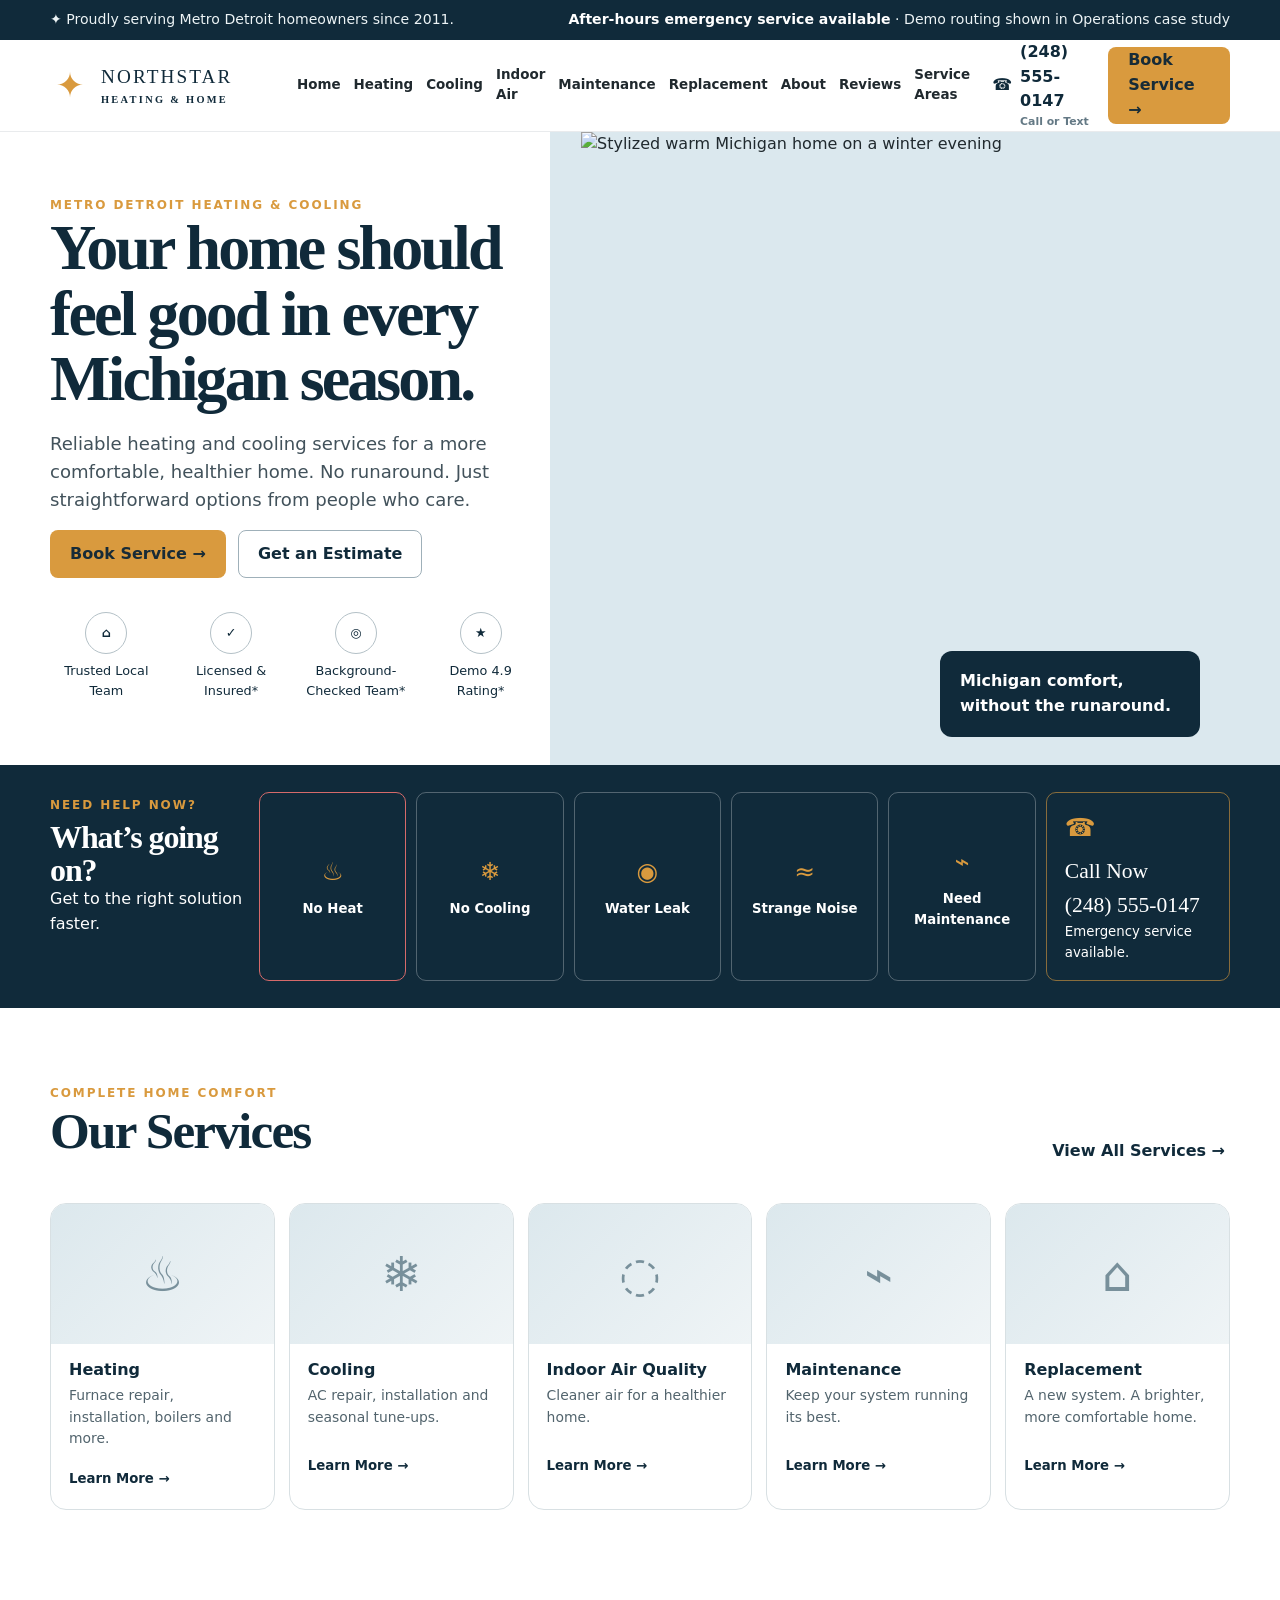
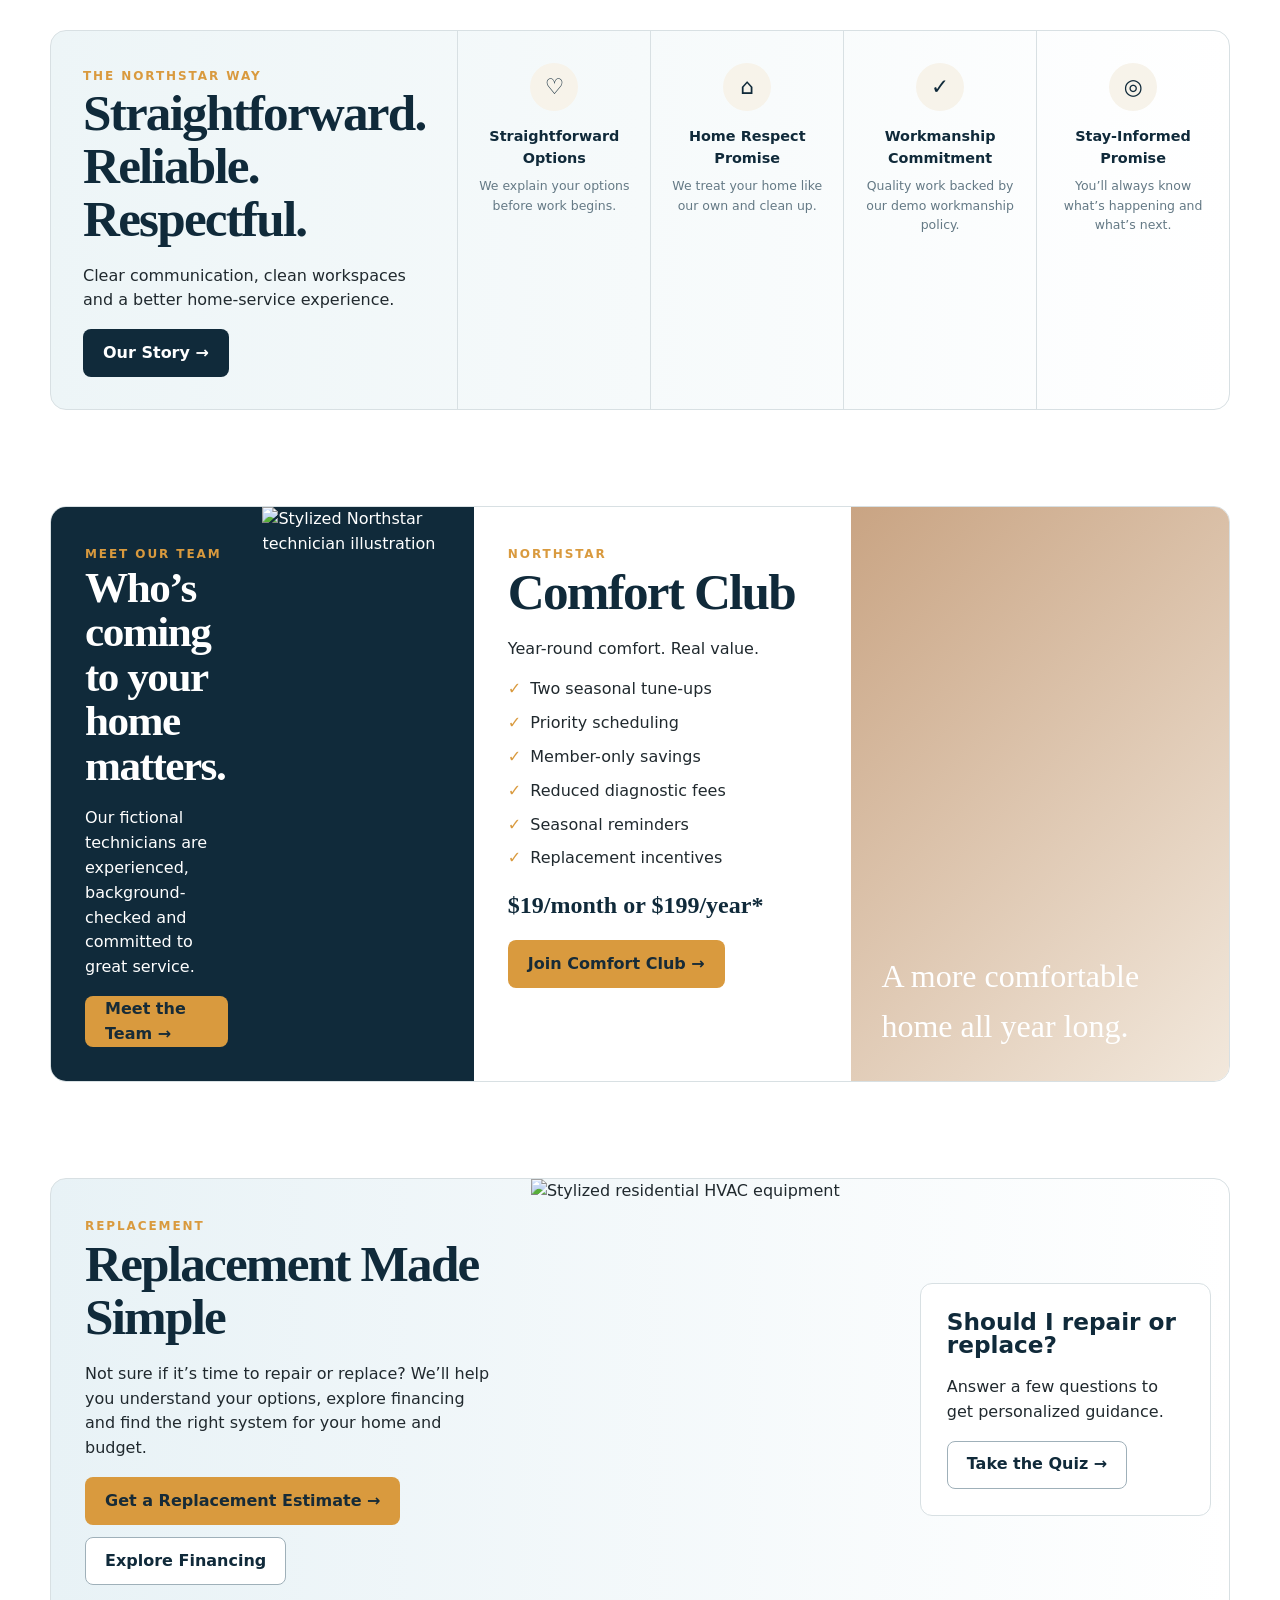
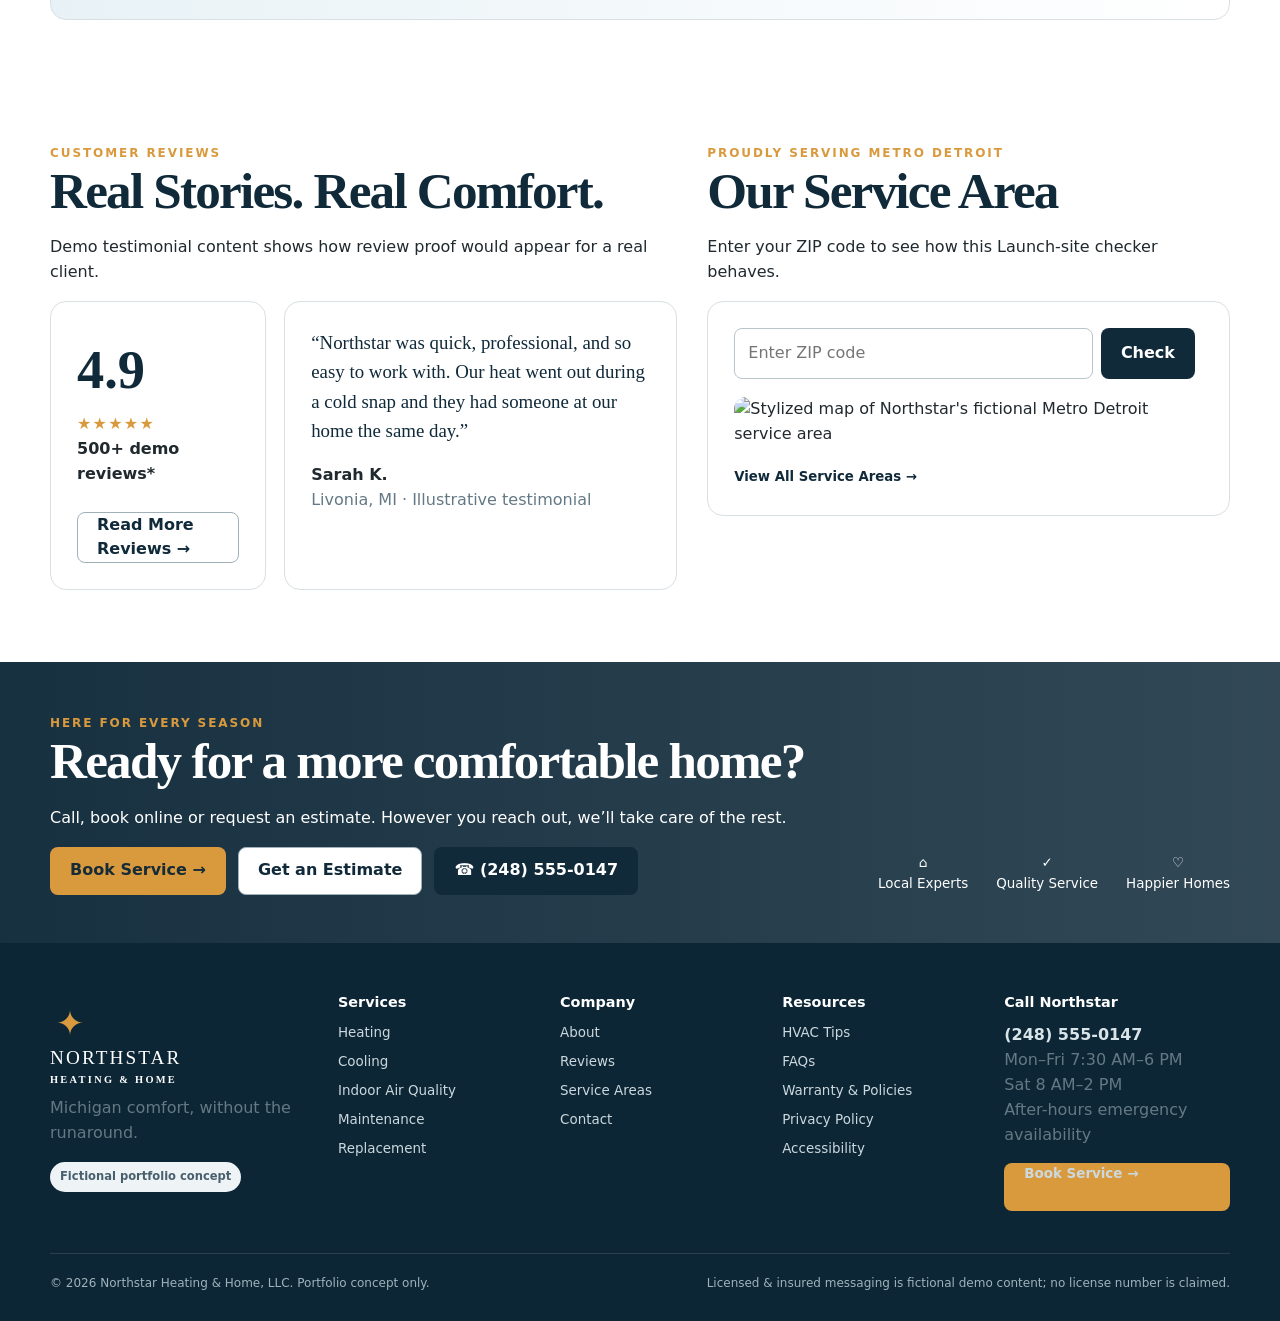
==== index.html @ 4a634768 "Add files via upload" ====
<!doctype html><html lang="en"><head><meta charset="utf-8"><meta name="viewport" content="width=device-width,initial-scale=1"><title>Metro Detroit HVAC | Northstar Heating & Home</title><meta name="description" content="Fictional portfolio concept for a conversion-focused Metro Detroit heating and cooling website."><meta name="theme-color" content="#102a3a"><link rel="stylesheet" href="styles.css"><script type="application/ld+json">{"@context":"https://schema.org","@type":"HVACBusiness","name":"Northstar Heating & Home","description":"Fictional portfolio concept for a Metro Detroit residential HVAC company.","telephone":"+1-248-555-0147","areaServed":"Metro Detroit, Michigan","address":{"@type":"PostalAddress","addressLocality":"Livonia","addressRegion":"MI","addressCountry":"US"}}</script></head><body><a class="skip-link" href="#main">Skip to content</a>
<div class="utility"><div class="container"><span>✦ Proudly serving Metro Detroit homeowners since 2011.</span><span class="emergency-copy"><strong>After-hours emergency service available</strong> · Demo routing shown in Operations case study</span></div></div>
<header class="header"><div class="container nav"><a class="brand" href="index.html" aria-label="Northstar Heating and Home"><span class="brand-mark" aria-hidden="true">✦</span><span class="brand-name">NORTHSTAR<span class="brand-sub">HEATING &amp; HOME</span></span></a><button class="nav-toggle" aria-label="Open navigation" aria-expanded="false">☰</button><nav class="nav-links" aria-label="Primary navigation"><a href="index.html">Home</a><a href="heating.html">Heating</a><a href="cooling.html">Cooling</a><a href="indoor-air.html">Indoor Air</a><a href="maintenance.html">Maintenance</a><a href="replacement.html">Replacement</a><a href="about.html">About</a><a href="reviews.html">Reviews</a><a href="service-areas.html">Service Areas</a></nav><div class="header-contact"><a class="phone" href="tel:+12485550147">☎ <span>(248) 555-0147<small>Call or Text</small></span></a><a class="btn btn-primary" href="request-service.html">Book Service →</a></div></div></header><main id="main">
<section class="hero"><div class="container hero-grid"><div class="hero-copy"><span class="eyebrow">Metro Detroit heating & cooling</span><h1>Your home should feel good in every Michigan season.</h1><p class="lead">Reliable heating and cooling services for a more comfortable, healthier home. No runaround. Just straightforward options from people who care.</p><div class="actions"><a class="btn btn-primary" href="request-service.html">Book Service →</a><a class="btn btn-outline" href="replacement.html">Get an Estimate</a></div><div class="trust-row"><div class="trust-item"><span class="trust-icon">⌂</span>Trusted Local Team</div><div class="trust-item"><span class="trust-icon">✓</span>Licensed &amp; Insured*</div><div class="trust-item"><span class="trust-icon">◎</span>Background-Checked Team*</div><div class="trust-item"><span class="trust-icon">★</span>Demo 4.9 Rating*</div></div></div><div class="hero-media"><img src="assets/hero-home.svg" alt="Stylized warm Michigan home on a winter evening"><div class="hero-badge">Michigan comfort, without the runaround.</div></div></div></section>
<section class="problem-bar"><div class="container problem-grid"><div class="problem-intro"><span class="eyebrow">Need help now?</span><h2>What’s going on?</h2><p>Get to the right solution faster.</p></div><a class="problem-card danger" href="heating.html"><span class="symbol">♨</span><strong>No Heat</strong></a><a class="problem-card" href="cooling.html"><span class="symbol">❄</span><strong>No Cooling</strong></a><a class="problem-card" href="request-service.html"><span class="symbol">◉</span><strong>Water Leak</strong></a><a class="problem-card" href="request-service.html"><span class="symbol">≈</span><strong>Strange Noise</strong></a><a class="problem-card" href="maintenance.html"><span class="symbol">⌁</span><strong>Need Maintenance</strong></a><a class="problem-card problem-call" href="tel:+12485550147"><span class="symbol">☎</span><span class="phonebig">Call Now<br>(248) 555-0147</span><small>Emergency service available.</small></a></div></section>
<section class="section"><div class="container"><div class="section-title"><div><span class="eyebrow">Complete home comfort</span><h2>Our Services</h2></div><a class="btn btn-ghost" href="request-service.html">View All Services →</a></div><div class="service-grid"><article class="card service-card"><div class="service-art">♨</div><div class="service-body"><h3>Heating</h3><p>Furnace repair, installation, boilers and more.</p><a class="service-link" href="heating.html">Learn More →</a></div></article><article class="card service-card"><div class="service-art">❄</div><div class="service-body"><h3>Cooling</h3><p>AC repair, installation and seasonal tune-ups.</p><a class="service-link" href="cooling.html">Learn More →</a></div></article><article class="card service-card"><div class="service-art">◌</div><div class="service-body"><h3>Indoor Air Quality</h3><p>Cleaner air for a healthier home.</p><a class="service-link" href="indoor-air.html">Learn More →</a></div></article><article class="card service-card"><div class="service-art">⌁</div><div class="service-body"><h3>Maintenance</h3><p>Keep your system running its best.</p><a class="service-link" href="maintenance.html">Learn More →</a></div></article><article class="card service-card"><div class="service-art">⌂</div><div class="service-body"><h3>Replacement</h3><p>A new system. A brighter, more comfortable home.</p><a class="service-link" href="replacement.html">Learn More →</a></div></article></div></div></section>
<section class="section-sm"><div class="container way"><div class="way-intro"><span class="eyebrow">The Northstar Way</span><h2>Straightforward. Reliable. Respectful.</h2><p>Clear communication, clean workspaces and a better home-service experience.</p><a class="btn btn-secondary" href="about.html">Our Story →</a></div><div class="way-item"><span class="way-icon">♡</span><strong>Straightforward Options</strong><p>We explain your options before work begins.</p></div><div class="way-item"><span class="way-icon">⌂</span><strong>Home Respect Promise</strong><p>We treat your home like our own and clean up.</p></div><div class="way-item"><span class="way-icon">✓</span><strong>Workmanship Commitment</strong><p>Quality work backed by our demo workmanship policy.</p></div><div class="way-item"><span class="way-icon">◎</span><strong>Stay-Informed Promise</strong><p>You’ll always know what’s happening and what’s next.</p></div></div></section>
<section class="section-sm"><div class="container split-feature"><article class="team-feature"><div class="team-copy"><span class="eyebrow">Meet our team</span><h2>Who’s coming to your home matters.</h2><p>Our fictional technicians are experienced, background-checked and committed to great service.</p><a class="btn btn-primary" href="about.html#team">Meet the Team →</a></div><img src="assets/technician.svg" alt="Stylized Northstar technician illustration"></article><article class="club"><span class="eyebrow">Northstar</span><h2>Comfort Club</h2><p>Year-round comfort. Real value.</p><ul><li>Two seasonal tune-ups</li><li>Priority scheduling</li><li>Member-only savings</li><li>Reduced diagnostic fees</li><li>Seasonal reminders</li><li>Replacement incentives</li></ul><p class="club-price">$19/month or $199/year*</p><a class="btn btn-primary" href="maintenance.html">Join Comfort Club →</a></article><aside class="cozy">A more comfortable home all year long.</aside></div></section>
<section class="section-sm"><div class="container replacement"><div class="replacement-copy"><span class="eyebrow">Replacement</span><h2>Replacement Made Simple</h2><p>Not sure if it’s time to repair or replace? We’ll help you understand your options, explore financing and find the right system for your home and budget.</p><div class="actions"><a class="btn btn-primary" href="replacement.html">Get a Replacement Estimate →</a><a class="btn btn-outline" href="replacement.html#financing">Explore Financing</a></div></div><img src="assets/hvac.svg" alt="Stylized residential HVAC equipment"><div class="quiz"><h3>Should I repair or replace?</h3><p>Answer a few questions to get personalized guidance.</p><a class="btn btn-outline" href="replacement.html#repair-replace">Take the Quiz →</a></div></div></section>
<section class="section"><div class="container proof-grid"><div><span class="eyebrow">Customer reviews</span><h2>Real Stories. Real Comfort.</h2><p>Demo testimonial content shows how review proof would appear for a real client.</p><div class="review-panel"><div class="rating-card"><div class="rating-big">4.9</div><div class="stars">★★★★★</div><strong>500+ demo reviews*</strong><br><br><a class="btn btn-outline" href="reviews.html">Read More Reviews →</a></div><div class="quote-card"><blockquote>“Northstar was quick, professional, and so easy to work with. Our heat went out during a cold snap and they had someone at our home the same day.”</blockquote><strong>Sarah K.</strong><br><span class="muted">Livonia, MI · Illustrative testimonial</span></div></div></div><div><span class="eyebrow">Proudly serving Metro Detroit</span><h2>Our Service Area</h2><p>Enter your ZIP code to see how this Launch-site checker behaves.</p><div class="area-card"><form class="zip-form" data-zip-form><label class="sr-only" for="home-zip">ZIP Code</label><input id="home-zip" inputmode="numeric" maxlength="5" placeholder="Enter ZIP code"><button class="btn btn-secondary" type="submit">Check</button><div class="status" aria-live="polite"></div></form><img src="assets/map.svg" alt="Stylized map of Northstar's fictional Metro Detroit service area"><a class="service-link" href="service-areas.html">View All Service Areas →</a></div></div></div></section>
</main><section class="cta-band section-sm"><div class="container cta-grid"><div><span class="eyebrow">Here for every season</span><h2>Ready for a more comfortable home?</h2><p>Call, book online or request an estimate. However you reach out, we’ll take care of the rest.</p><div class="actions"><a class="btn btn-primary" href="request-service.html">Book Service →</a><a class="btn btn-outline" href="replacement.html">Get an Estimate</a><a class="btn btn-secondary" href="tel:+12485550147">☎ (248) 555-0147</a></div></div><div class="cta-trust"><span>⌂<br>Local Experts</span><span>✓<br>Quality Service</span><span>♡<br>Happier Homes</span></div></div></section>
<footer class="footer"><div class="container"><div class="footer-grid"><div><a class="brand" href="index.html"><span class="brand-mark">✦</span><span class="brand-name">NORTHSTAR<span class="brand-sub">HEATING &amp; HOME</span></span></a><p class="muted">Michigan comfort, without the runaround.</p><span class="demo-badge">Fictional portfolio concept</span></div><div><h3>Services</h3><a href="heating.html">Heating</a><a href="cooling.html">Cooling</a><a href="indoor-air.html">Indoor Air Quality</a><a href="maintenance.html">Maintenance</a><a href="replacement.html">Replacement</a></div><div><h3>Company</h3><a href="about.html">About</a><a href="reviews.html">Reviews</a><a href="service-areas.html">Service Areas</a><a href="request-service.html">Contact</a></div><div><h3>Resources</h3><a href="maintenance.html#faq">HVAC Tips</a><a href="replacement.html#faq">FAQs</a><a href="about.html#promises">Warranty &amp; Policies</a><a href="policies.html#privacy">Privacy Policy</a><a href="policies.html#accessibility">Accessibility</a></div><div><h3>Call Northstar</h3><p><strong>(248) 555-0147</strong><br><span class="muted">Mon–Fri 7:30 AM–6 PM<br>Sat 8 AM–2 PM<br>After-hours emergency availability</span></p><a class="btn btn-primary" href="request-service.html">Book Service →</a></div></div><div class="legal"><span>© 2026 Northstar Heating &amp; Home, LLC. Portfolio concept only.</span><span>Licensed &amp; insured messaging is fictional demo content; no license number is claimed.</span></div></div></footer>
<nav class="mobile-bar" aria-label="Mobile quick actions"><a href="tel:+12485550147">☎<br>Call</a><a href="request-service.html">▣<br>Book</a><a class="emergency" href="request-service.html#emergency">⚠<br>Emergency</a></nav><script src="script.js"></script></body></html>
---- styles.css ----
:root{
  --midnight:#102a3a;--midnight-2:#173b4d;--hearth:#d99a3e;--cream:#f7f3ea;--mist:#dde9ee;--snow:#fff;--carbon:#20292e;--pine:#356554;--danger:#b83d3d;--line:#d8e0e3;--muted:#647985;--radius:16px;--shadow:0 16px 40px rgba(16,42,58,.11);--max:1180px;
}
*{box-sizing:border-box} html{scroll-behavior:smooth} body{margin:0;color:var(--carbon);background:var(--snow);font-family:"Avenir Next",Inter,system-ui,-apple-system,BlinkMacSystemFont,"Segoe UI",sans-serif;line-height:1.55} img{max-width:100%;display:block} a{color:inherit;text-decoration:none} button,input,select,textarea{font:inherit} button,a{touch-action:manipulation} :focus-visible{outline:3px solid #f2b75c;outline-offset:3px}.skip-link{position:absolute;left:-999px;top:0;background:#fff;padding:.75rem 1rem;z-index:1000}.skip-link:focus{left:1rem;top:1rem}
.container{width:min(calc(100% - 32px),var(--max));margin-inline:auto}.sr-only{position:absolute!important;width:1px!important;height:1px!important;padding:0!important;margin:-1px!important;overflow:hidden!important;clip:rect(0,0,0,0)!important;white-space:nowrap!important;border:0!important}.section{padding:72px 0}.section-sm{padding:48px 0}.eyebrow{text-transform:uppercase;letter-spacing:.16em;font-size:.75rem;font-weight:800;color:var(--hearth)}h1,h2,h3{font-family:Georgia,"Times New Roman",serif;color:var(--midnight);line-height:1.03;margin:0 0 18px}h1{font-size:clamp(2.8rem,6vw,5.7rem);letter-spacing:-.045em}h2{font-size:clamp(2.2rem,4vw,3.7rem);letter-spacing:-.035em}h3{font-size:1.45rem}p{margin:0 0 1rem}.lead{font-size:1.13rem;max-width:62ch;color:#42525b}.muted{color:var(--muted)}
.utility{background:var(--midnight);color:#edf4f6;font-size:.88rem}.utility .container{display:flex;justify-content:space-between;gap:20px;padding:9px 0}.utility strong{color:#fff}.header{position:sticky;top:0;z-index:60;background:rgba(255,255,255,.97);border-bottom:1px solid rgba(16,42,58,.09);backdrop-filter:blur(12px)}.nav{min-height:78px;display:flex;align-items:center;gap:22px}.brand{display:flex;align-items:center;gap:11px;min-width:225px}.brand-mark{width:40px;height:40px;display:grid;place-items:center;color:var(--hearth);font-size:34px;line-height:1}.brand-name{font-family:Georgia,serif;color:var(--midnight);font-size:1.2rem;letter-spacing:.11em}.brand-sub{display:block;font-family:inherit;font-size:.65rem;letter-spacing:.22em;font-weight:800}.nav-links{display:flex;align-items:center;gap:13px;margin-left:auto;font-size:.84rem;font-weight:700}.nav-links a:hover{color:var(--hearth)}.header-contact{display:flex;align-items:center;gap:16px}.phone{display:flex;align-items:center;gap:8px;font-weight:800;color:var(--midnight)}.phone small{display:block;color:var(--muted);font-size:.68rem;font-weight:600}.nav-toggle{display:none;border:0;background:transparent;font-size:1.55rem;color:var(--midnight)}
.btn{display:inline-flex;align-items:center;justify-content:center;gap:8px;min-height:48px;padding:0 19px;border:1px solid transparent;border-radius:8px;font-weight:800;cursor:pointer;transition:.2s ease}.btn-primary{background:var(--hearth);color:#172b37}.btn-primary:hover{filter:brightness(.96);transform:translateY(-1px)}.btn-secondary{background:var(--midnight);color:#fff}.btn-outline{border-color:#9fb0b9;color:var(--midnight);background:#fff}.btn-ghost{background:transparent;color:var(--midnight);padding-inline:4px}.btn-danger{background:var(--danger);color:#fff}.btn-block{width:100%}.actions{display:flex;gap:12px;flex-wrap:wrap}
.hero{background:linear-gradient(90deg,#fff 0 43%,#dbe8ee 43%);overflow:hidden}.hero-grid{display:grid;grid-template-columns:.9fr 1.1fr;min-height:590px}.hero-copy{display:flex;flex-direction:column;justify-content:center;padding:64px 44px 64px 0;position:relative;z-index:2}.hero-copy h1{font-size:clamp(3.2rem,5vw,5rem)}.hero-media{position:relative;min-height:560px}.hero-media img{width:100%;height:100%;object-fit:cover}.hero-badge{position:absolute;right:30px;bottom:28px;background:var(--midnight);color:#fff;padding:18px 20px;border-radius:12px;font-weight:800;max-width:260px}.trust-row{display:grid;grid-template-columns:repeat(4,1fr);gap:12px;margin-top:34px}.trust-item{font-size:.8rem;color:var(--midnight);text-align:center}.trust-icon{width:42px;height:42px;border:1px solid #b4c1c7;border-radius:50%;display:grid;place-items:center;margin:0 auto 7px;font-weight:900}
.problem-bar{background:var(--midnight);color:#fff;padding:27px 0}.problem-grid{display:grid;grid-template-columns:1.35fr repeat(5,1fr) 1.25fr;gap:10px;align-items:stretch}.problem-intro h2{color:#fff;font-size:2rem;margin:4px 0 0}.problem-card{border:1px solid rgba(255,255,255,.28);border-radius:10px;padding:16px 10px;text-align:center;display:flex;flex-direction:column;justify-content:center;min-height:108px}.problem-card strong{display:block;font-size:.83rem}.problem-card .symbol{font-size:1.55rem;color:var(--hearth);margin-bottom:8px}.problem-card.danger{border-color:#d66a6a}.problem-call{border-color:rgba(217,154,62,.6);text-align:left;align-items:flex-start;padding-left:18px}.problem-call .phonebig{font-family:Georgia,serif;font-size:1.35rem}
.section-title{display:flex;justify-content:space-between;align-items:end;gap:24px;margin-bottom:28px}.service-grid{display:grid;grid-template-columns:repeat(5,1fr);gap:14px}.card{background:#fff;border:1px solid var(--line);border-radius:var(--radius);overflow:hidden}.service-card{display:flex;flex-direction:column}.service-art{aspect-ratio:4/2.5;background:linear-gradient(135deg,#dce8ed,#eff4f6);display:grid;place-items:center;color:#78909b;font-size:3rem}.service-body{padding:18px}.service-body h3{margin-bottom:7px;font-family:inherit;font-size:1rem}.service-body p{font-size:.87rem;color:#52646d;min-height:52px}.service-link{font-weight:800;font-size:.83rem;color:var(--midnight)}
.way{display:grid;grid-template-columns:1.2fr repeat(4,.75fr);background:linear-gradient(90deg,#edf5f7,#fff);border:1px solid var(--line);border-radius:var(--radius);overflow:hidden}.way-intro{padding:32px}.way-item{padding:32px 20px;border-left:1px solid var(--line);text-align:center}.way-icon{width:48px;height:48px;border-radius:50%;background:var(--cream);display:grid;place-items:center;margin:0 auto 14px;color:var(--midnight);font-size:1.35rem}.way-item strong{display:block;color:var(--midnight);font-size:.9rem;margin-bottom:7px}.way-item p{font-size:.78rem;color:var(--muted)}
.split-feature{display:grid;grid-template-columns:1.12fr 1fr 1fr;gap:0;border-radius:var(--radius);overflow:hidden;border:1px solid var(--line);background:#fff}.team-feature{background:var(--midnight);color:#fff;display:grid;grid-template-columns:1fr 1fr;min-height:330px}.team-copy{padding:34px}.team-copy h2{color:#fff;font-size:2.7rem}.team-feature img{height:100%;width:100%;object-fit:cover}.club{padding:34px}.club ul{padding-left:0;list-style:none}.club li{margin:9px 0}.club li:before{content:"✓";color:var(--hearth);font-weight:900;margin-right:9px}.club-price{font-family:Georgia,serif;font-size:1.5rem;color:var(--midnight);font-weight:800}.cozy{background:linear-gradient(135deg,#c9a483,#f2e8dc);display:flex;align-items:flex-end;padding:30px;color:#fff;font-family:Georgia,serif;font-size:2rem}
.replacement{display:grid;grid-template-columns:1.1fr .85fr .75fr;background:linear-gradient(90deg,#e8f2f6,#fff);border:1px solid var(--line);border-radius:var(--radius);overflow:hidden}.replacement-copy{padding:34px}.replacement img{width:100%;height:100%;object-fit:cover}.quiz{margin:18px;padding:26px;background:#fff;border-radius:12px;border:1px solid var(--line);align-self:center}.quiz h3{font-family:inherit}
.proof-grid{display:grid;grid-template-columns:1.2fr 1fr;gap:30px}.review-panel{display:grid;grid-template-columns:.55fr 1fr;gap:18px}.rating-card,.quote-card,.area-card{border:1px solid var(--line);border-radius:var(--radius);padding:26px;background:#fff}.rating-big{font-family:Georgia,serif;font-size:3.4rem;font-weight:800;color:var(--midnight)}.stars{color:var(--hearth);letter-spacing:.08em}.quote-card blockquote{font-family:Georgia,serif;font-size:1.18rem;margin:0 0 18px;color:var(--midnight)}.area-card img{margin:18px 0;border-radius:12px}.zip-form{display:flex;gap:8px}.zip-form input{flex:1}.status{min-height:22px;margin-top:8px;font-size:.85rem;color:var(--pine);font-weight:700}
.cta-band{background:linear-gradient(90deg,rgba(16,42,58,.97),rgba(16,42,58,.86)),url('assets/hero-home.svg') center/cover;color:#fff}.cta-band h2{color:#fff}.cta-grid{display:flex;align-items:end;justify-content:space-between;gap:30px}.cta-trust{display:flex;gap:28px;font-size:.84rem}.cta-trust span{text-align:center}
.footer{background:#0d2635;color:#d9e4e9;padding:52px 0 28px}.footer-grid{display:grid;grid-template-columns:1.35fr repeat(3,1fr) 1.2fr;gap:34px}.footer h3{font-family:inherit;color:#fff;font-size:.9rem;margin-bottom:14px}.footer a{display:block;color:#cbd8de;font-size:.84rem;margin:8px 0}.footer .brand-name{color:#fff}.legal{border-top:1px solid rgba(255,255,255,.12);margin-top:34px;padding-top:20px;display:flex;justify-content:space-between;gap:20px;color:#9fb3bc;font-size:.75rem}
.page-hero{background:linear-gradient(120deg,var(--cream),#eef5f7);padding:74px 0}.page-hero-grid{display:grid;grid-template-columns:1.05fr .95fr;gap:55px;align-items:center}.page-hero img{border-radius:var(--radius);box-shadow:var(--shadow)}.icon-grid{display:grid;grid-template-columns:repeat(4,1fr);gap:14px}.info-card{border:1px solid var(--line);border-radius:var(--radius);padding:24px;background:#fff}.info-card .symbol{font-size:1.8rem;color:var(--hearth)}.info-card h3{font-family:inherit;font-size:1.05rem;margin-top:14px}.check-list{list-style:none;padding:0}.check-list li{padding:7px 0 7px 28px;position:relative}.check-list li:before{content:"✓";position:absolute;left:0;color:var(--pine);font-weight:900}.two-col{display:grid;grid-template-columns:1fr 1fr;gap:44px;align-items:start}.faq{border-top:1px solid var(--line)}.faq details{border-bottom:1px solid var(--line);padding:18px 0}.faq summary{font-weight:800;color:var(--midnight);cursor:pointer}.faq p{padding-top:12px;color:#52646d}.team-grid{display:grid;grid-template-columns:repeat(3,1fr);gap:18px}.team-card{text-align:center;border:1px solid var(--line);border-radius:var(--radius);padding:24px;background:#fff}.avatar{width:120px;height:120px;border-radius:50%;margin:0 auto 18px;background:linear-gradient(135deg,var(--mist),#b8ced9);display:grid;place-items:center;color:var(--midnight);font-weight:900;font-size:2rem}.review-grid{display:grid;grid-template-columns:repeat(3,1fr);gap:18px}.review-card{padding:24px;border:1px solid var(--line);border-radius:var(--radius);background:#fff}.review-card blockquote{margin:14px 0;font-family:Georgia,serif;color:var(--midnight)}.areas{columns:3;column-gap:38px}.areas li{break-inside:avoid;padding:6px 0}.form-wrap{display:grid;grid-template-columns:1fr .72fr;gap:34px}.form-card{padding:30px;border:1px solid var(--line);border-radius:var(--radius);background:#fff;box-shadow:var(--shadow)}.field{display:grid;gap:7px;margin-bottom:16px}.field label{font-size:.86rem;font-weight:800;color:var(--midnight)}.field input,.field select,.field textarea,.zip-form input{width:100%;border:1px solid #b8c5cb;border-radius:8px;padding:12px 13px;background:#fff;color:var(--carbon)}.field textarea{min-height:130px;resize:vertical}.form-note{font-size:.78rem;color:var(--muted)}.notice{padding:18px;border-radius:12px;background:#fff4f3;border:1px solid #e4b7b2;color:#733833}.success{padding:16px;border-radius:10px;background:#edf7f1;color:#285a3f;border:1px solid #c7dfd0}.demo-badge{display:inline-flex;padding:6px 10px;border-radius:999px;background:#eef3f5;color:#48606d;font-size:.72rem;font-weight:800}
.mobile-bar{display:none}.subnav{background:#edf4f6;border-bottom:1px solid var(--line)}.subnav .container{display:flex;gap:22px;overflow:auto;padding-block:12px;font-size:.83rem;font-weight:800;color:#47606c}.breadcrumb{font-size:.8rem;color:var(--muted);margin-bottom:15px}.stat-grid{display:grid;grid-template-columns:repeat(3,1fr);gap:14px;margin-top:20px}.stat{padding:18px;border-radius:12px;background:var(--cream);text-align:center}.stat strong{font-family:Georgia,serif;font-size:1.8rem;color:var(--midnight);display:block}
@media(max-width:1180px){.nav-links{display:none;position:absolute;left:0;right:0;top:78px;background:#fff;padding:22px 24px;box-shadow:var(--shadow);flex-direction:column;align-items:flex-start}.nav-links.open{display:flex}.nav-toggle{display:block;margin-left:auto}.header-contact .phone{display:none}.hero-grid,.page-hero-grid{grid-template-columns:1fr}.hero{background:#fff}.hero-copy{padding-right:0}.hero-media{min-height:440px}.problem-grid{grid-template-columns:repeat(3,1fr)}.problem-intro,.problem-call{grid-column:span 3}.service-grid{grid-template-columns:repeat(3,1fr)}.way{grid-template-columns:repeat(2,1fr)}.way-intro{grid-column:span 2}.way-item{border-left:0;border-top:1px solid var(--line)}.split-feature{grid-template-columns:1fr 1fr}.team-feature{grid-column:span 2}.replacement{grid-template-columns:1fr 1fr}.replacement-copy{grid-column:span 2}.proof-grid,.form-wrap{grid-template-columns:1fr}.footer-grid{grid-template-columns:repeat(2,1fr)}.footer-grid>div:first-child{grid-column:span 2}.icon-grid{grid-template-columns:repeat(2,1fr)}}
@media(max-width:700px){body{padding-bottom:68px}.section{padding:50px 0}.utility .container{justify-content:center;text-align:center}.utility .emergency-copy{display:none}.header{top:0}.nav{min-height:68px}.brand{min-width:auto}.brand-name{font-size:1rem}.brand-mark{width:34px;height:34px}.nav-links{top:68px}.header-contact .btn{display:none}.hero-copy{padding:44px 0 36px}.hero-copy h1{font-size:3rem}.hero-media{min-height:330px}.hero-badge{right:16px;bottom:16px;font-size:.85rem}.trust-row{grid-template-columns:repeat(2,1fr)}.problem-grid{grid-template-columns:repeat(2,1fr)}.problem-intro,.problem-call{grid-column:span 2}.service-grid{grid-template-columns:1fr 1fr}.section-title{align-items:start;flex-direction:column}.way{grid-template-columns:1fr}.way-intro{grid-column:auto}.team-feature{grid-template-columns:1fr;grid-column:auto}.team-feature img{height:300px}.split-feature{grid-template-columns:1fr}.cozy{min-height:230px}.replacement{grid-template-columns:1fr}.replacement-copy{grid-column:auto}.replacement img{height:260px}.review-panel{grid-template-columns:1fr}.cta-grid{align-items:flex-start;flex-direction:column}.cta-trust{width:100%;justify-content:space-between;gap:12px}.footer-grid{grid-template-columns:1fr 1fr}.legal{flex-direction:column}.two-col{grid-template-columns:1fr}.icon-grid,.team-grid,.review-grid{grid-template-columns:1fr}.areas{columns:2}.mobile-bar{position:fixed;bottom:0;left:0;right:0;display:grid;grid-template-columns:repeat(3,1fr);z-index:80;background:#fff;border-top:1px solid var(--line);box-shadow:0 -8px 22px rgba(16,42,58,.1)}.mobile-bar a{min-height:66px;display:grid;place-items:center;text-align:center;font-size:.72rem;font-weight:900;color:var(--midnight);padding:6px}.mobile-bar a.emergency{background:var(--midnight);color:#fff}.stat-grid{grid-template-columns:1fr}.page-hero{padding:50px 0}.page-hero-grid{gap:28px}.zip-form{flex-direction:column}}
@media(max-width:460px){.service-grid{grid-template-columns:1fr}.problem-grid{grid-template-columns:1fr}.problem-intro,.problem-call{grid-column:auto}.areas{columns:1}.footer-grid{grid-template-columns:1fr}.footer-grid>div:first-child{grid-column:auto}}
@media(prefers-reduced-motion:reduce){*{scroll-behavior:auto!important;transition:none!important;animation:none!important}}
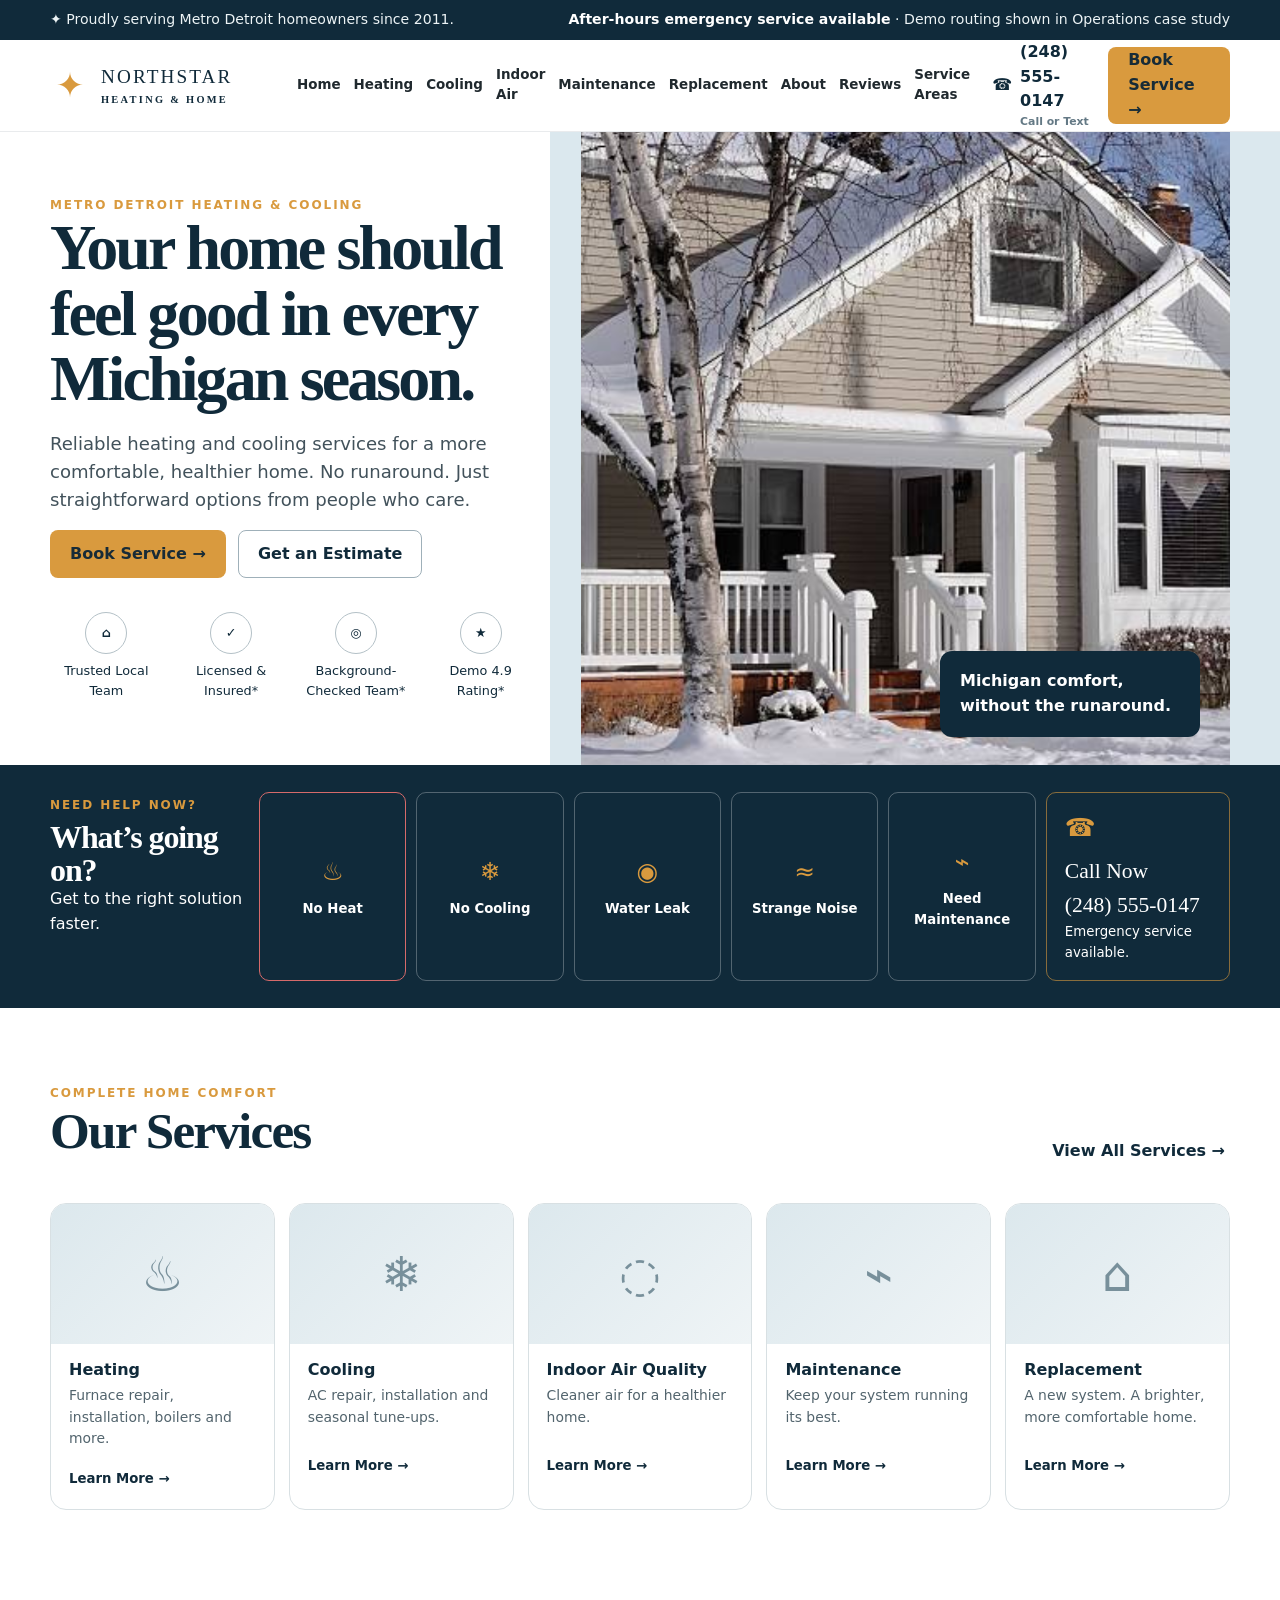
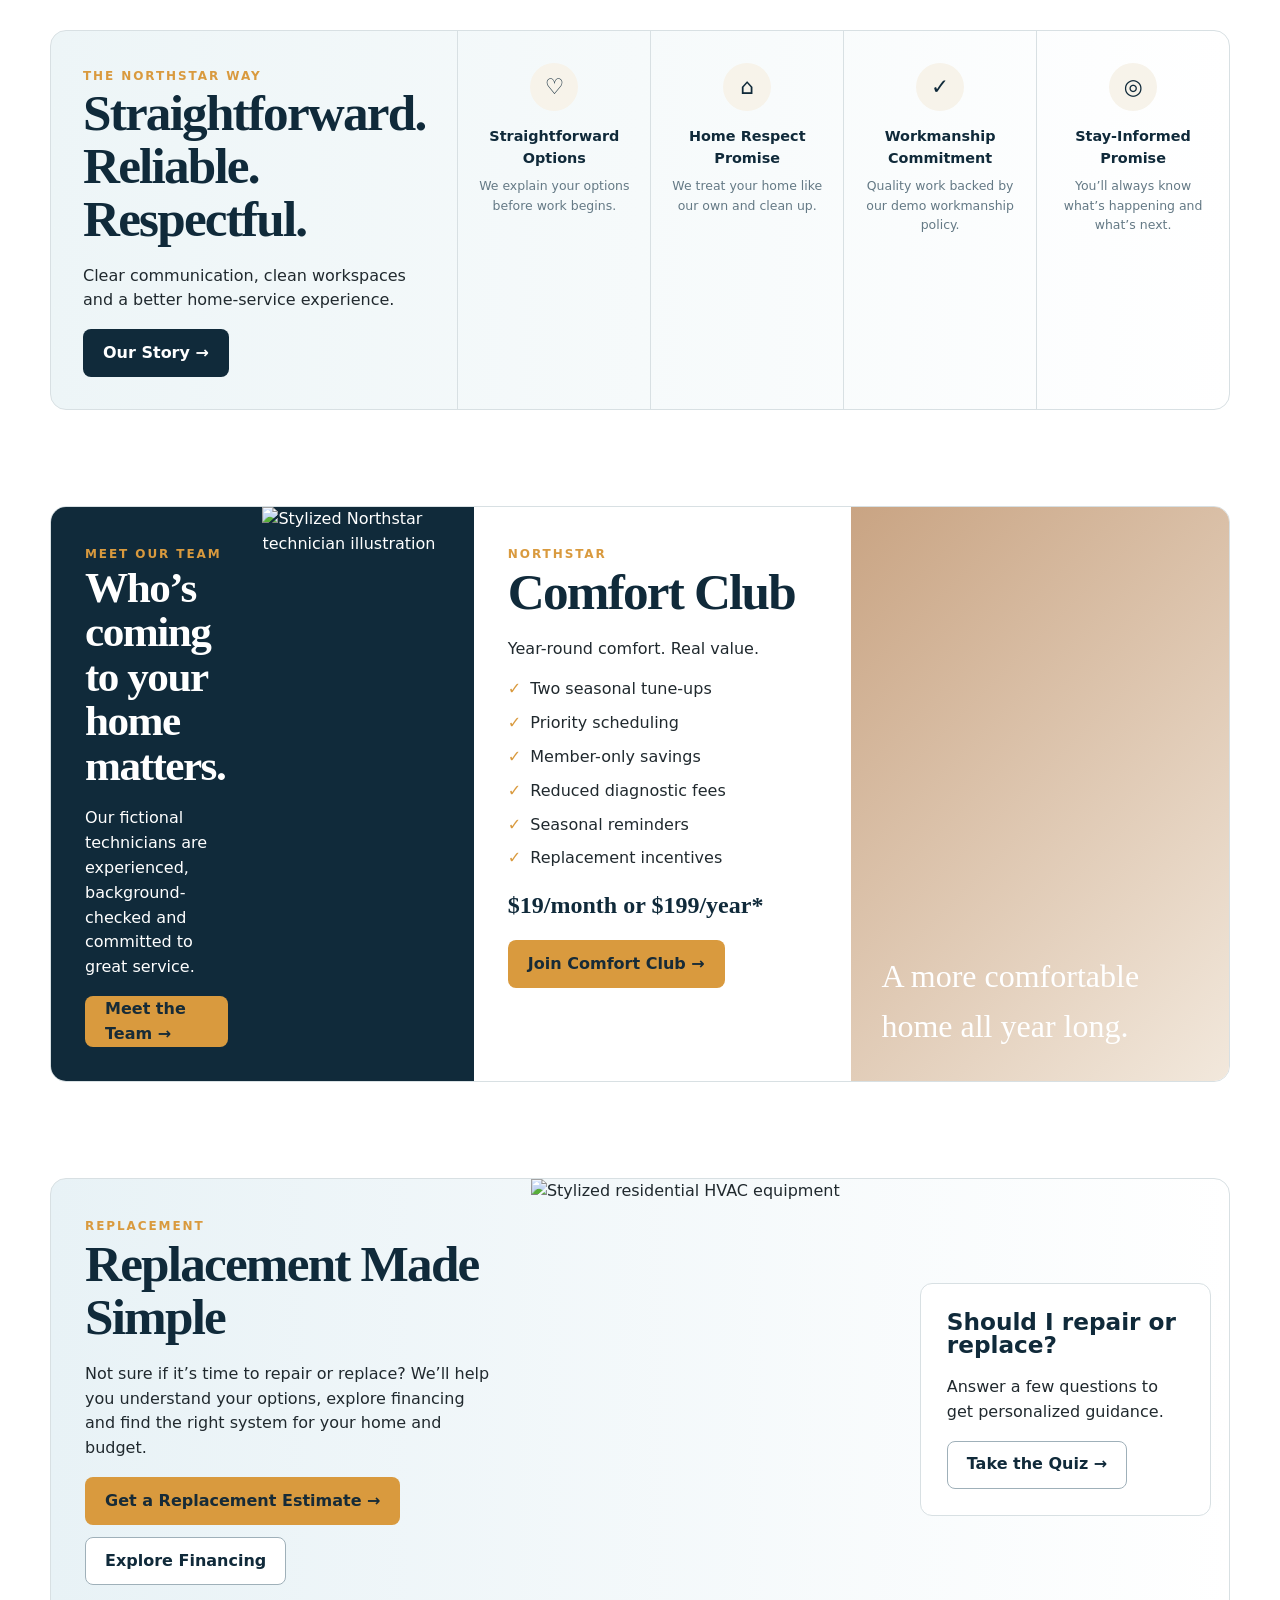
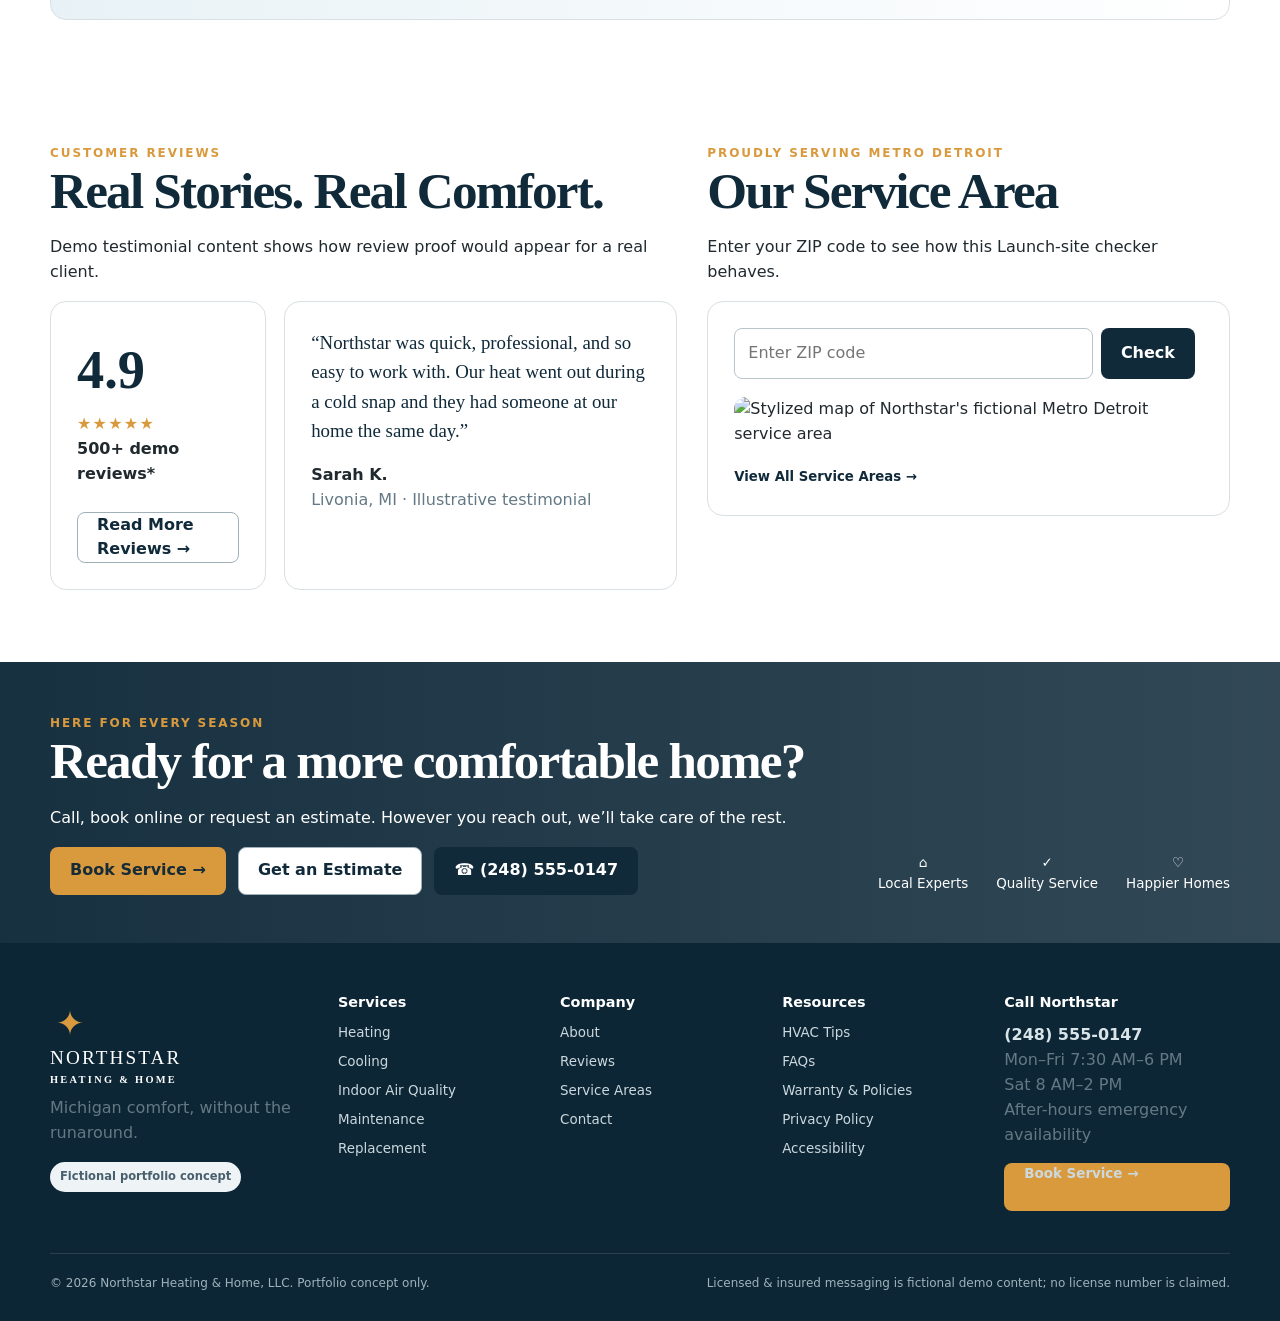
==== commit 727d20c4: "Update index.html" ====
--- a/index.html
+++ b/index.html
@@ -1,7 +1,7 @@
 <!doctype html><html lang="en"><head><meta charset="utf-8"><meta name="viewport" content="width=device-width,initial-scale=1"><title>Metro Detroit HVAC | Northstar Heating & Home</title><meta name="description" content="Fictional portfolio concept for a conversion-focused Metro Detroit heating and cooling website."><meta name="theme-color" content="#102a3a"><link rel="stylesheet" href="styles.css"><script type="application/ld+json">{"@context":"https://schema.org","@type":"HVACBusiness","name":"Northstar Heating & Home","description":"Fictional portfolio concept for a Metro Detroit residential HVAC company.","telephone":"+1-248-555-0147","areaServed":"Metro Detroit, Michigan","address":{"@type":"PostalAddress","addressLocality":"Livonia","addressRegion":"MI","addressCountry":"US"}}</script></head><body><a class="skip-link" href="#main">Skip to content</a>
 <div class="utility"><div class="container"><span>✦ Proudly serving Metro Detroit homeowners since 2011.</span><span class="emergency-copy"><strong>After-hours emergency service available</strong> · Demo routing shown in Operations case study</span></div></div>
 <header class="header"><div class="container nav"><a class="brand" href="index.html" aria-label="Northstar Heating and Home"><span class="brand-mark" aria-hidden="true">✦</span><span class="brand-name">NORTHSTAR<span class="brand-sub">HEATING &amp; HOME</span></span></a><button class="nav-toggle" aria-label="Open navigation" aria-expanded="false">☰</button><nav class="nav-links" aria-label="Primary navigation"><a href="index.html">Home</a><a href="heating.html">Heating</a><a href="cooling.html">Cooling</a><a href="indoor-air.html">Indoor Air</a><a href="maintenance.html">Maintenance</a><a href="replacement.html">Replacement</a><a href="about.html">About</a><a href="reviews.html">Reviews</a><a href="service-areas.html">Service Areas</a></nav><div class="header-contact"><a class="phone" href="tel:+12485550147">☎ <span>(248) 555-0147<small>Call or Text</small></span></a><a class="btn btn-primary" href="request-service.html">Book Service →</a></div></div></header><main id="main">
-<section class="hero"><div class="container hero-grid"><div class="hero-copy"><span class="eyebrow">Metro Detroit heating & cooling</span><h1>Your home should feel good in every Michigan season.</h1><p class="lead">Reliable heating and cooling services for a more comfortable, healthier home. No runaround. Just straightforward options from people who care.</p><div class="actions"><a class="btn btn-primary" href="request-service.html">Book Service →</a><a class="btn btn-outline" href="replacement.html">Get an Estimate</a></div><div class="trust-row"><div class="trust-item"><span class="trust-icon">⌂</span>Trusted Local Team</div><div class="trust-item"><span class="trust-icon">✓</span>Licensed &amp; Insured*</div><div class="trust-item"><span class="trust-icon">◎</span>Background-Checked Team*</div><div class="trust-item"><span class="trust-icon">★</span>Demo 4.9 Rating*</div></div></div><div class="hero-media"><img src="assets/hero-home.svg" alt="Stylized warm Michigan home on a winter evening"><div class="hero-badge">Michigan comfort, without the runaround.</div></div></div></section>
+<section class="hero"><div class="container hero-grid"><div class="hero-copy"><span class="eyebrow">Metro Detroit heating & cooling</span><h1>Your home should feel good in every Michigan season.</h1><p class="lead">Reliable heating and cooling services for a more comfortable, healthier home. No runaround. Just straightforward options from people who care.</p><div class="actions"><a class="btn btn-primary" href="request-service.html">Book Service →</a><a class="btn btn-outline" href="replacement.html">Get an Estimate</a></div><div class="trust-row"><div class="trust-item"><span class="trust-icon">⌂</span>Trusted Local Team</div><div class="trust-item"><span class="trust-icon">✓</span>Licensed &amp; Insured*</div><div class="trust-item"><span class="trust-icon">◎</span>Background-Checked Team*</div><div class="trust-item"><span class="trust-icon">★</span>Demo 4.9 Rating*</div></div></div><div class="hero-media"><img src="hero-winter-home.PNG" alt="Stylized warm Michigan home on a winter evening"><div class="hero-badge">Michigan comfort, without the runaround.</div></div></div></section>
 <section class="problem-bar"><div class="container problem-grid"><div class="problem-intro"><span class="eyebrow">Need help now?</span><h2>What’s going on?</h2><p>Get to the right solution faster.</p></div><a class="problem-card danger" href="heating.html"><span class="symbol">♨</span><strong>No Heat</strong></a><a class="problem-card" href="cooling.html"><span class="symbol">❄</span><strong>No Cooling</strong></a><a class="problem-card" href="request-service.html"><span class="symbol">◉</span><strong>Water Leak</strong></a><a class="problem-card" href="request-service.html"><span class="symbol">≈</span><strong>Strange Noise</strong></a><a class="problem-card" href="maintenance.html"><span class="symbol">⌁</span><strong>Need Maintenance</strong></a><a class="problem-card problem-call" href="tel:+12485550147"><span class="symbol">☎</span><span class="phonebig">Call Now<br>(248) 555-0147</span><small>Emergency service available.</small></a></div></section>
 <section class="section"><div class="container"><div class="section-title"><div><span class="eyebrow">Complete home comfort</span><h2>Our Services</h2></div><a class="btn btn-ghost" href="request-service.html">View All Services →</a></div><div class="service-grid"><article class="card service-card"><div class="service-art">♨</div><div class="service-body"><h3>Heating</h3><p>Furnace repair, installation, boilers and more.</p><a class="service-link" href="heating.html">Learn More →</a></div></article><article class="card service-card"><div class="service-art">❄</div><div class="service-body"><h3>Cooling</h3><p>AC repair, installation and seasonal tune-ups.</p><a class="service-link" href="cooling.html">Learn More →</a></div></article><article class="card service-card"><div class="service-art">◌</div><div class="service-body"><h3>Indoor Air Quality</h3><p>Cleaner air for a healthier home.</p><a class="service-link" href="indoor-air.html">Learn More →</a></div></article><article class="card service-card"><div class="service-art">⌁</div><div class="service-body"><h3>Maintenance</h3><p>Keep your system running its best.</p><a class="service-link" href="maintenance.html">Learn More →</a></div></article><article class="card service-card"><div class="service-art">⌂</div><div class="service-body"><h3>Replacement</h3><p>A new system. A brighter, more comfortable home.</p><a class="service-link" href="replacement.html">Learn More →</a></div></article></div></div></section>
 <section class="section-sm"><div class="container way"><div class="way-intro"><span class="eyebrow">The Northstar Way</span><h2>Straightforward. Reliable. Respectful.</h2><p>Clear communication, clean workspaces and a better home-service experience.</p><a class="btn btn-secondary" href="about.html">Our Story →</a></div><div class="way-item"><span class="way-icon">♡</span><strong>Straightforward Options</strong><p>We explain your options before work begins.</p></div><div class="way-item"><span class="way-icon">⌂</span><strong>Home Respect Promise</strong><p>We treat your home like our own and clean up.</p></div><div class="way-item"><span class="way-icon">✓</span><strong>Workmanship Commitment</strong><p>Quality work backed by our demo workmanship policy.</p></div><div class="way-item"><span class="way-icon">◎</span><strong>Stay-Informed Promise</strong><p>You’ll always know what’s happening and what’s next.</p></div></div></section>
@@ -10,4 +10,4 @@
 <section class="section"><div class="container proof-grid"><div><span class="eyebrow">Customer reviews</span><h2>Real Stories. Real Comfort.</h2><p>Demo testimonial content shows how review proof would appear for a real client.</p><div class="review-panel"><div class="rating-card"><div class="rating-big">4.9</div><div class="stars">★★★★★</div><strong>500+ demo reviews*</strong><br><br><a class="btn btn-outline" href="reviews.html">Read More Reviews →</a></div><div class="quote-card"><blockquote>“Northstar was quick, professional, and so easy to work with. Our heat went out during a cold snap and they had someone at our home the same day.”</blockquote><strong>Sarah K.</strong><br><span class="muted">Livonia, MI · Illustrative testimonial</span></div></div></div><div><span class="eyebrow">Proudly serving Metro Detroit</span><h2>Our Service Area</h2><p>Enter your ZIP code to see how this Launch-site checker behaves.</p><div class="area-card"><form class="zip-form" data-zip-form><label class="sr-only" for="home-zip">ZIP Code</label><input id="home-zip" inputmode="numeric" maxlength="5" placeholder="Enter ZIP code"><button class="btn btn-secondary" type="submit">Check</button><div class="status" aria-live="polite"></div></form><img src="assets/map.svg" alt="Stylized map of Northstar's fictional Metro Detroit service area"><a class="service-link" href="service-areas.html">View All Service Areas →</a></div></div></div></section>
 </main><section class="cta-band section-sm"><div class="container cta-grid"><div><span class="eyebrow">Here for every season</span><h2>Ready for a more comfortable home?</h2><p>Call, book online or request an estimate. However you reach out, we’ll take care of the rest.</p><div class="actions"><a class="btn btn-primary" href="request-service.html">Book Service →</a><a class="btn btn-outline" href="replacement.html">Get an Estimate</a><a class="btn btn-secondary" href="tel:+12485550147">☎ (248) 555-0147</a></div></div><div class="cta-trust"><span>⌂<br>Local Experts</span><span>✓<br>Quality Service</span><span>♡<br>Happier Homes</span></div></div></section>
 <footer class="footer"><div class="container"><div class="footer-grid"><div><a class="brand" href="index.html"><span class="brand-mark">✦</span><span class="brand-name">NORTHSTAR<span class="brand-sub">HEATING &amp; HOME</span></span></a><p class="muted">Michigan comfort, without the runaround.</p><span class="demo-badge">Fictional portfolio concept</span></div><div><h3>Services</h3><a href="heating.html">Heating</a><a href="cooling.html">Cooling</a><a href="indoor-air.html">Indoor Air Quality</a><a href="maintenance.html">Maintenance</a><a href="replacement.html">Replacement</a></div><div><h3>Company</h3><a href="about.html">About</a><a href="reviews.html">Reviews</a><a href="service-areas.html">Service Areas</a><a href="request-service.html">Contact</a></div><div><h3>Resources</h3><a href="maintenance.html#faq">HVAC Tips</a><a href="replacement.html#faq">FAQs</a><a href="about.html#promises">Warranty &amp; Policies</a><a href="policies.html#privacy">Privacy Policy</a><a href="policies.html#accessibility">Accessibility</a></div><div><h3>Call Northstar</h3><p><strong>(248) 555-0147</strong><br><span class="muted">Mon–Fri 7:30 AM–6 PM<br>Sat 8 AM–2 PM<br>After-hours emergency availability</span></p><a class="btn btn-primary" href="request-service.html">Book Service →</a></div></div><div class="legal"><span>© 2026 Northstar Heating &amp; Home, LLC. Portfolio concept only.</span><span>Licensed &amp; insured messaging is fictional demo content; no license number is claimed.</span></div></div></footer>
-<nav class="mobile-bar" aria-label="Mobile quick actions"><a href="tel:+12485550147">☎<br>Call</a><a href="request-service.html">▣<br>Book</a><a class="emergency" href="request-service.html#emergency">⚠<br>Emergency</a></nav><script src="script.js"></script></body></html>+<nav class="mobile-bar" aria-label="Mobile quick actions"><a href="tel:+12485550147">☎<br>Call</a><a href="request-service.html">▣<br>Book</a><a class="emergency" href="request-service.html#emergency">⚠<br>Emergency</a></nav><script src="script.js"></script></body></html>
--- a/styles.css
+++ b/styles.css
@@ -12,7 +12,7 @@
 .split-feature{display:grid;grid-template-columns:1.12fr 1fr 1fr;gap:0;border-radius:var(--radius);overflow:hidden;border:1px solid var(--line);background:#fff}.team-feature{background:var(--midnight);color:#fff;display:grid;grid-template-columns:1fr 1fr;min-height:330px}.team-copy{padding:34px}.team-copy h2{color:#fff;font-size:2.7rem}.team-feature img{height:100%;width:100%;object-fit:cover}.club{padding:34px}.club ul{padding-left:0;list-style:none}.club li{margin:9px 0}.club li:before{content:"✓";color:var(--hearth);font-weight:900;margin-right:9px}.club-price{font-family:Georgia,serif;font-size:1.5rem;color:var(--midnight);font-weight:800}.cozy{background:linear-gradient(135deg,#c9a483,#f2e8dc);display:flex;align-items:flex-end;padding:30px;color:#fff;font-family:Georgia,serif;font-size:2rem}
 .replacement{display:grid;grid-template-columns:1.1fr .85fr .75fr;background:linear-gradient(90deg,#e8f2f6,#fff);border:1px solid var(--line);border-radius:var(--radius);overflow:hidden}.replacement-copy{padding:34px}.replacement img{width:100%;height:100%;object-fit:cover}.quiz{margin:18px;padding:26px;background:#fff;border-radius:12px;border:1px solid var(--line);align-self:center}.quiz h3{font-family:inherit}
 .proof-grid{display:grid;grid-template-columns:1.2fr 1fr;gap:30px}.review-panel{display:grid;grid-template-columns:.55fr 1fr;gap:18px}.rating-card,.quote-card,.area-card{border:1px solid var(--line);border-radius:var(--radius);padding:26px;background:#fff}.rating-big{font-family:Georgia,serif;font-size:3.4rem;font-weight:800;color:var(--midnight)}.stars{color:var(--hearth);letter-spacing:.08em}.quote-card blockquote{font-family:Georgia,serif;font-size:1.18rem;margin:0 0 18px;color:var(--midnight)}.area-card img{margin:18px 0;border-radius:12px}.zip-form{display:flex;gap:8px}.zip-form input{flex:1}.status{min-height:22px;margin-top:8px;font-size:.85rem;color:var(--pine);font-weight:700}
-.cta-band{background:linear-gradient(90deg,rgba(16,42,58,.97),rgba(16,42,58,.86)),url('assets/hero-home.svg') center/cover;color:#fff}.cta-band h2{color:#fff}.cta-grid{display:flex;align-items:end;justify-content:space-between;gap:30px}.cta-trust{display:flex;gap:28px;font-size:.84rem}.cta-trust span{text-align:center}
+.cta-band{background:linear-gradient(90deg,rgba(16,42,58,.97),rgba(16,42,58,.86)),url('hero-winter-home.png') center/cover;color:#fff}.cta-band h2{color:#fff}.cta-grid{display:flex;align-items:end;justify-content:space-between;gap:30px}.cta-trust{display:flex;gap:28px;font-size:.84rem}.cta-trust span{text-align:center}
 .footer{background:#0d2635;color:#d9e4e9;padding:52px 0 28px}.footer-grid{display:grid;grid-template-columns:1.35fr repeat(3,1fr) 1.2fr;gap:34px}.footer h3{font-family:inherit;color:#fff;font-size:.9rem;margin-bottom:14px}.footer a{display:block;color:#cbd8de;font-size:.84rem;margin:8px 0}.footer .brand-name{color:#fff}.legal{border-top:1px solid rgba(255,255,255,.12);margin-top:34px;padding-top:20px;display:flex;justify-content:space-between;gap:20px;color:#9fb3bc;font-size:.75rem}
 .page-hero{background:linear-gradient(120deg,var(--cream),#eef5f7);padding:74px 0}.page-hero-grid{display:grid;grid-template-columns:1.05fr .95fr;gap:55px;align-items:center}.page-hero img{border-radius:var(--radius);box-shadow:var(--shadow)}.icon-grid{display:grid;grid-template-columns:repeat(4,1fr);gap:14px}.info-card{border:1px solid var(--line);border-radius:var(--radius);padding:24px;background:#fff}.info-card .symbol{font-size:1.8rem;color:var(--hearth)}.info-card h3{font-family:inherit;font-size:1.05rem;margin-top:14px}.check-list{list-style:none;padding:0}.check-list li{padding:7px 0 7px 28px;position:relative}.check-list li:before{content:"✓";position:absolute;left:0;color:var(--pine);font-weight:900}.two-col{display:grid;grid-template-columns:1fr 1fr;gap:44px;align-items:start}.faq{border-top:1px solid var(--line)}.faq details{border-bottom:1px solid var(--line);padding:18px 0}.faq summary{font-weight:800;color:var(--midnight);cursor:pointer}.faq p{padding-top:12px;color:#52646d}.team-grid{display:grid;grid-template-columns:repeat(3,1fr);gap:18px}.team-card{text-align:center;border:1px solid var(--line);border-radius:var(--radius);padding:24px;background:#fff}.avatar{width:120px;height:120px;border-radius:50%;margin:0 auto 18px;background:linear-gradient(135deg,var(--mist),#b8ced9);display:grid;place-items:center;color:var(--midnight);font-weight:900;font-size:2rem}.review-grid{display:grid;grid-template-columns:repeat(3,1fr);gap:18px}.review-card{padding:24px;border:1px solid var(--line);border-radius:var(--radius);background:#fff}.review-card blockquote{margin:14px 0;font-family:Georgia,serif;color:var(--midnight)}.areas{columns:3;column-gap:38px}.areas li{break-inside:avoid;padding:6px 0}.form-wrap{display:grid;grid-template-columns:1fr .72fr;gap:34px}.form-card{padding:30px;border:1px solid var(--line);border-radius:var(--radius);background:#fff;box-shadow:var(--shadow)}.field{display:grid;gap:7px;margin-bottom:16px}.field label{font-size:.86rem;font-weight:800;color:var(--midnight)}.field input,.field select,.field textarea,.zip-form input{width:100%;border:1px solid #b8c5cb;border-radius:8px;padding:12px 13px;background:#fff;color:var(--carbon)}.field textarea{min-height:130px;resize:vertical}.form-note{font-size:.78rem;color:var(--muted)}.notice{padding:18px;border-radius:12px;background:#fff4f3;border:1px solid #e4b7b2;color:#733833}.success{padding:16px;border-radius:10px;background:#edf7f1;color:#285a3f;border:1px solid #c7dfd0}.demo-badge{display:inline-flex;padding:6px 10px;border-radius:999px;background:#eef3f5;color:#48606d;font-size:.72rem;font-weight:800}
 .mobile-bar{display:none}.subnav{background:#edf4f6;border-bottom:1px solid var(--line)}.subnav .container{display:flex;gap:22px;overflow:auto;padding-block:12px;font-size:.83rem;font-weight:800;color:#47606c}.breadcrumb{font-size:.8rem;color:var(--muted);margin-bottom:15px}.stat-grid{display:grid;grid-template-columns:repeat(3,1fr);gap:14px;margin-top:20px}.stat{padding:18px;border-radius:12px;background:var(--cream);text-align:center}.stat strong{font-family:Georgia,serif;font-size:1.8rem;color:var(--midnight);display:block}
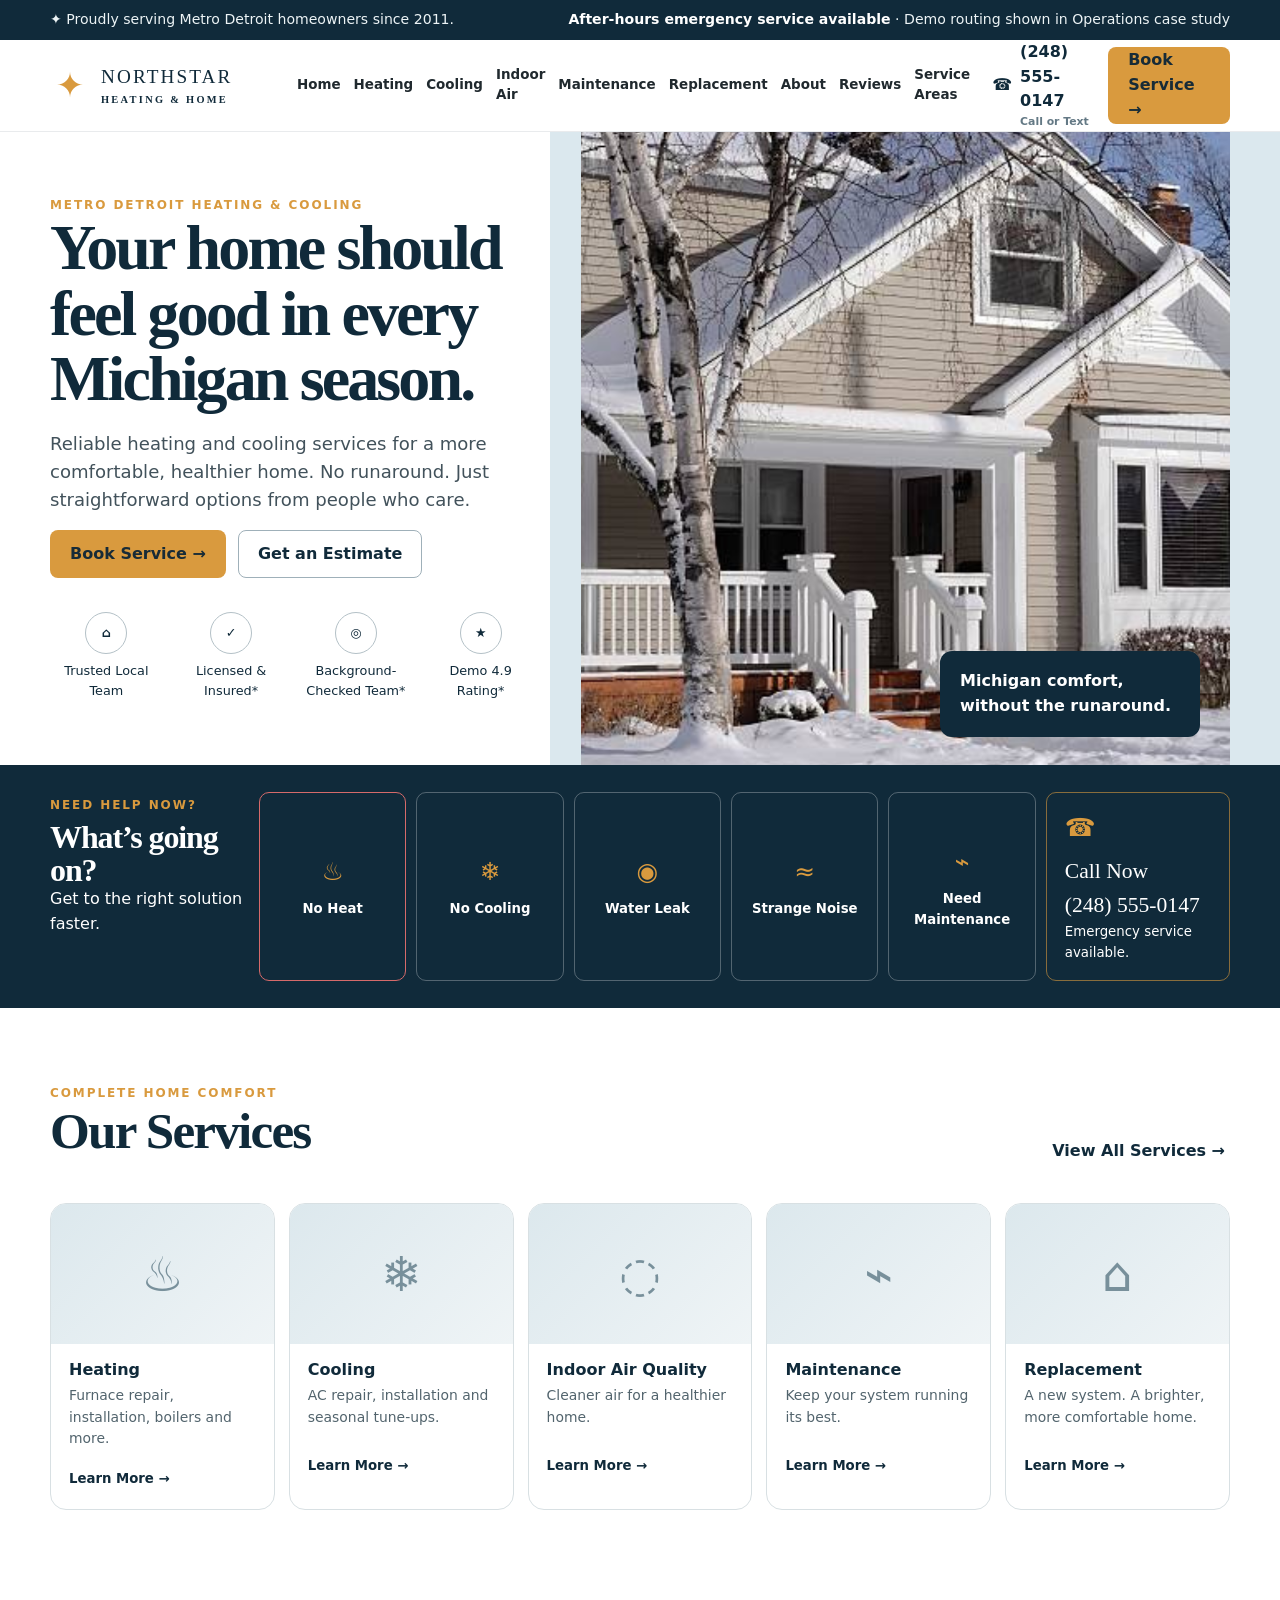
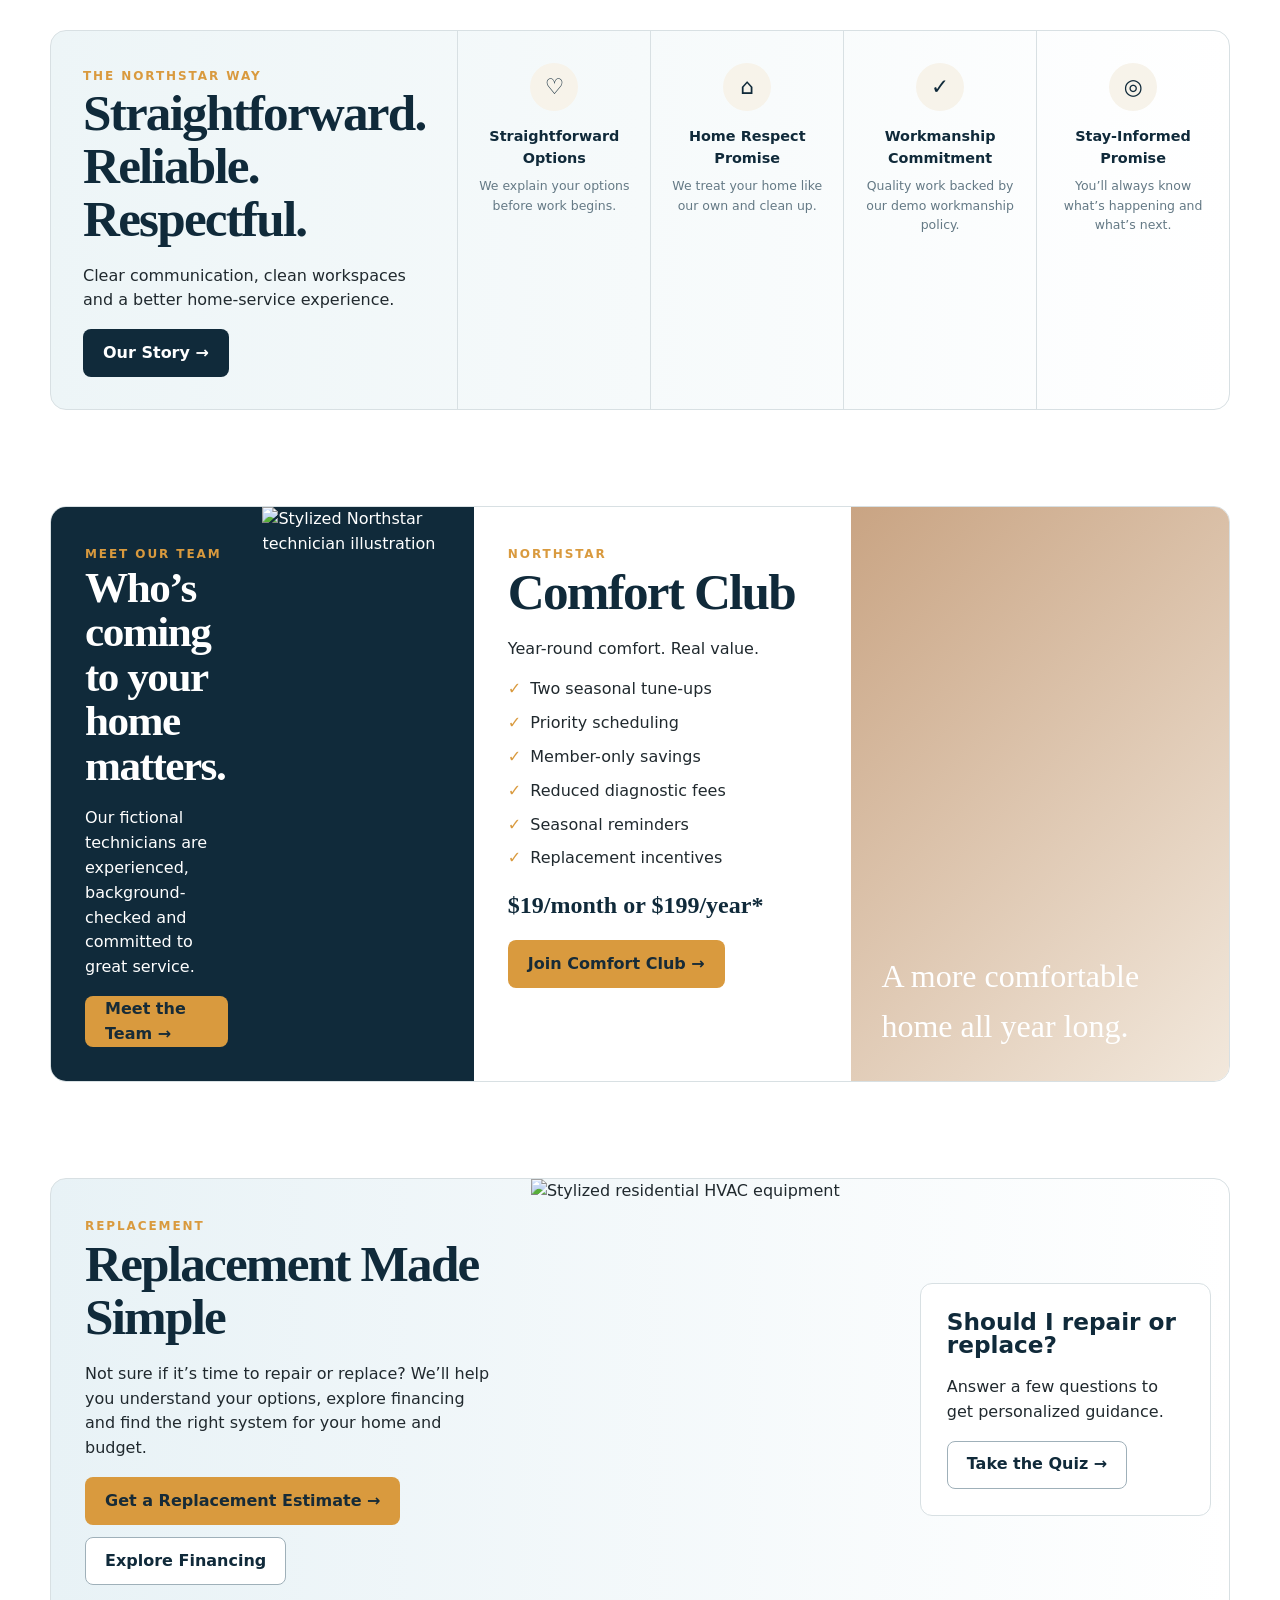
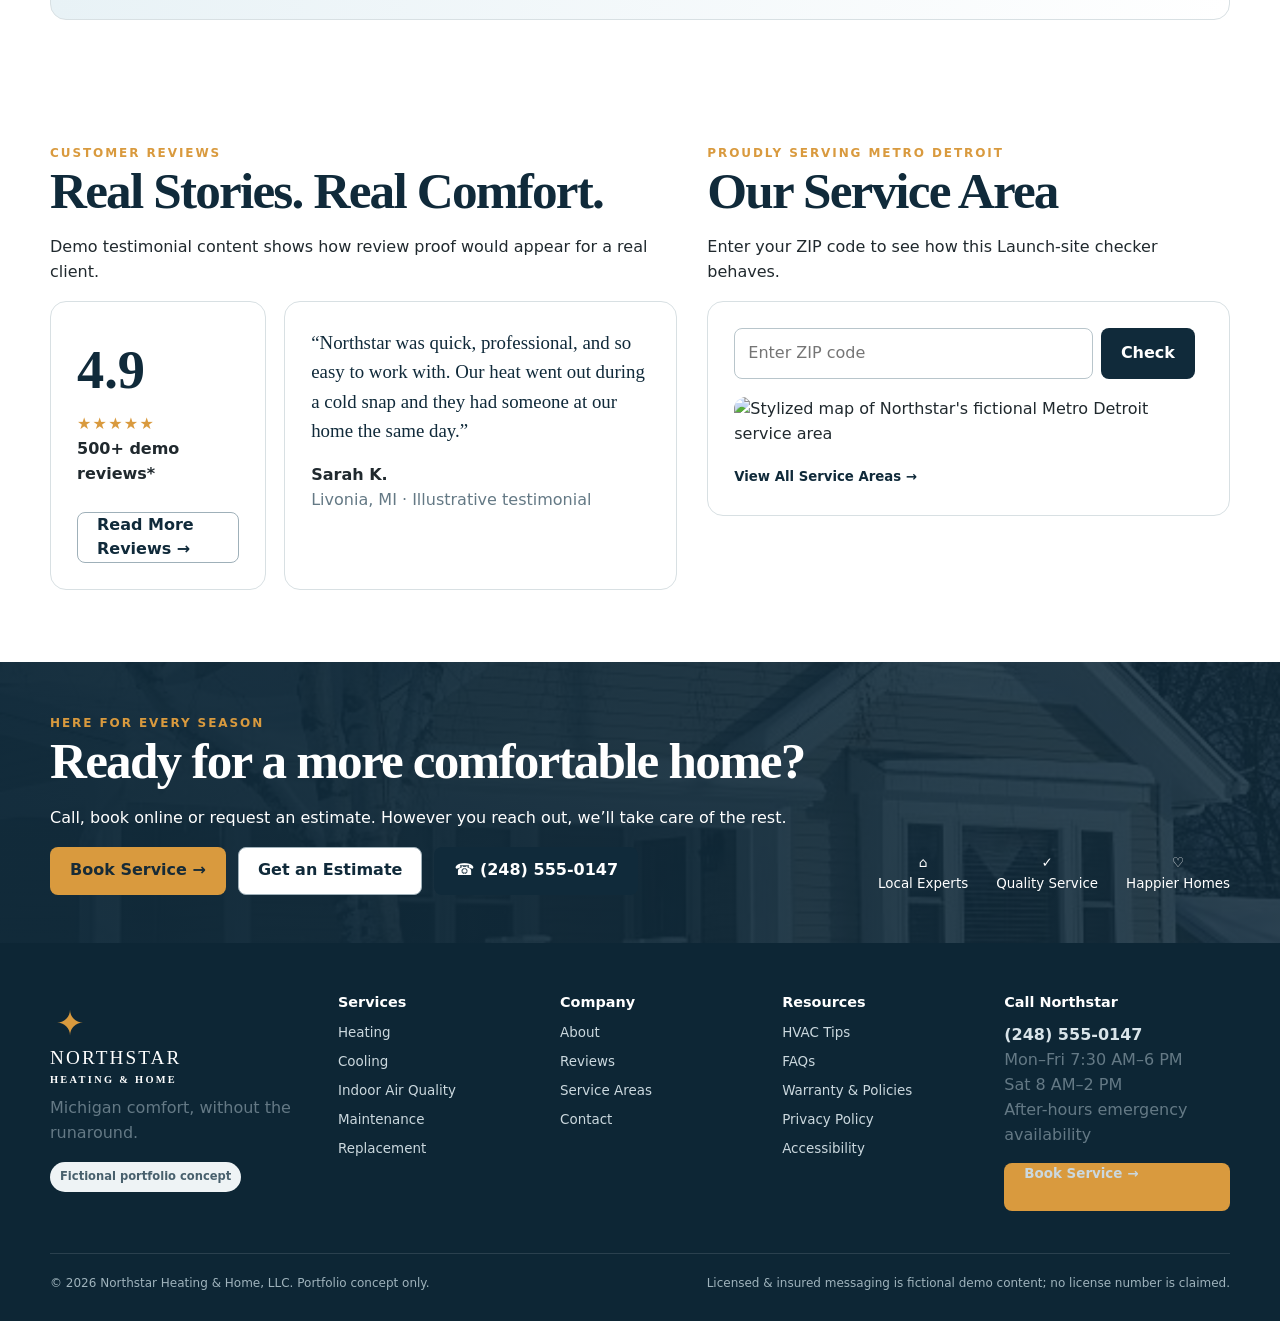
==== commit 84796849: "Update index.html" ====
--- a/index.html
+++ b/index.html
@@ -5,7 +5,7 @@
 <section class="problem-bar"><div class="container problem-grid"><div class="problem-intro"><span class="eyebrow">Need help now?</span><h2>What’s going on?</h2><p>Get to the right solution faster.</p></div><a class="problem-card danger" href="heating.html"><span class="symbol">♨</span><strong>No Heat</strong></a><a class="problem-card" href="cooling.html"><span class="symbol">❄</span><strong>No Cooling</strong></a><a class="problem-card" href="request-service.html"><span class="symbol">◉</span><strong>Water Leak</strong></a><a class="problem-card" href="request-service.html"><span class="symbol">≈</span><strong>Strange Noise</strong></a><a class="problem-card" href="maintenance.html"><span class="symbol">⌁</span><strong>Need Maintenance</strong></a><a class="problem-card problem-call" href="tel:+12485550147"><span class="symbol">☎</span><span class="phonebig">Call Now<br>(248) 555-0147</span><small>Emergency service available.</small></a></div></section>
 <section class="section"><div class="container"><div class="section-title"><div><span class="eyebrow">Complete home comfort</span><h2>Our Services</h2></div><a class="btn btn-ghost" href="request-service.html">View All Services →</a></div><div class="service-grid"><article class="card service-card"><div class="service-art">♨</div><div class="service-body"><h3>Heating</h3><p>Furnace repair, installation, boilers and more.</p><a class="service-link" href="heating.html">Learn More →</a></div></article><article class="card service-card"><div class="service-art">❄</div><div class="service-body"><h3>Cooling</h3><p>AC repair, installation and seasonal tune-ups.</p><a class="service-link" href="cooling.html">Learn More →</a></div></article><article class="card service-card"><div class="service-art">◌</div><div class="service-body"><h3>Indoor Air Quality</h3><p>Cleaner air for a healthier home.</p><a class="service-link" href="indoor-air.html">Learn More →</a></div></article><article class="card service-card"><div class="service-art">⌁</div><div class="service-body"><h3>Maintenance</h3><p>Keep your system running its best.</p><a class="service-link" href="maintenance.html">Learn More →</a></div></article><article class="card service-card"><div class="service-art">⌂</div><div class="service-body"><h3>Replacement</h3><p>A new system. A brighter, more comfortable home.</p><a class="service-link" href="replacement.html">Learn More →</a></div></article></div></div></section>
 <section class="section-sm"><div class="container way"><div class="way-intro"><span class="eyebrow">The Northstar Way</span><h2>Straightforward. Reliable. Respectful.</h2><p>Clear communication, clean workspaces and a better home-service experience.</p><a class="btn btn-secondary" href="about.html">Our Story →</a></div><div class="way-item"><span class="way-icon">♡</span><strong>Straightforward Options</strong><p>We explain your options before work begins.</p></div><div class="way-item"><span class="way-icon">⌂</span><strong>Home Respect Promise</strong><p>We treat your home like our own and clean up.</p></div><div class="way-item"><span class="way-icon">✓</span><strong>Workmanship Commitment</strong><p>Quality work backed by our demo workmanship policy.</p></div><div class="way-item"><span class="way-icon">◎</span><strong>Stay-Informed Promise</strong><p>You’ll always know what’s happening and what’s next.</p></div></div></section>
-<section class="section-sm"><div class="container split-feature"><article class="team-feature"><div class="team-copy"><span class="eyebrow">Meet our team</span><h2>Who’s coming to your home matters.</h2><p>Our fictional technicians are experienced, background-checked and committed to great service.</p><a class="btn btn-primary" href="about.html#team">Meet the Team →</a></div><img src="assets/technician.svg" alt="Stylized Northstar technician illustration"></article><article class="club"><span class="eyebrow">Northstar</span><h2>Comfort Club</h2><p>Year-round comfort. Real value.</p><ul><li>Two seasonal tune-ups</li><li>Priority scheduling</li><li>Member-only savings</li><li>Reduced diagnostic fees</li><li>Seasonal reminders</li><li>Replacement incentives</li></ul><p class="club-price">$19/month or $199/year*</p><a class="btn btn-primary" href="maintenance.html">Join Comfort Club →</a></article><aside class="cozy">A more comfortable home all year long.</aside></div></section>
+<section class="section-sm"><div class="container split-feature"><article class="team-feature"><div class="team-copy"><span class="eyebrow">Meet our team</span><h2>Who’s coming to your home matters.</h2><p>Our fictional technicians are experienced, background-checked and committed to great service.</p><a class="btn btn-primary" href="about.html#team">Meet the Team →</a></div><img src="technician-homeowner.PNG" alt="Stylized Northstar technician illustration"></article><article class="club"><span class="eyebrow">Northstar</span><h2>Comfort Club</h2><p>Year-round comfort. Real value.</p><ul><li>Two seasonal tune-ups</li><li>Priority scheduling</li><li>Member-only savings</li><li>Reduced diagnostic fees</li><li>Seasonal reminders</li><li>Replacement incentives</li></ul><p class="club-price">$19/month or $199/year*</p><a class="btn btn-primary" href="maintenance.html">Join Comfort Club →</a></article><aside class="cozy">A more comfortable home all year long.</aside></div></section>
 <section class="section-sm"><div class="container replacement"><div class="replacement-copy"><span class="eyebrow">Replacement</span><h2>Replacement Made Simple</h2><p>Not sure if it’s time to repair or replace? We’ll help you understand your options, explore financing and find the right system for your home and budget.</p><div class="actions"><a class="btn btn-primary" href="replacement.html">Get a Replacement Estimate →</a><a class="btn btn-outline" href="replacement.html#financing">Explore Financing</a></div></div><img src="assets/hvac.svg" alt="Stylized residential HVAC equipment"><div class="quiz"><h3>Should I repair or replace?</h3><p>Answer a few questions to get personalized guidance.</p><a class="btn btn-outline" href="replacement.html#repair-replace">Take the Quiz →</a></div></div></section>
 <section class="section"><div class="container proof-grid"><div><span class="eyebrow">Customer reviews</span><h2>Real Stories. Real Comfort.</h2><p>Demo testimonial content shows how review proof would appear for a real client.</p><div class="review-panel"><div class="rating-card"><div class="rating-big">4.9</div><div class="stars">★★★★★</div><strong>500+ demo reviews*</strong><br><br><a class="btn btn-outline" href="reviews.html">Read More Reviews →</a></div><div class="quote-card"><blockquote>“Northstar was quick, professional, and so easy to work with. Our heat went out during a cold snap and they had someone at our home the same day.”</blockquote><strong>Sarah K.</strong><br><span class="muted">Livonia, MI · Illustrative testimonial</span></div></div></div><div><span class="eyebrow">Proudly serving Metro Detroit</span><h2>Our Service Area</h2><p>Enter your ZIP code to see how this Launch-site checker behaves.</p><div class="area-card"><form class="zip-form" data-zip-form><label class="sr-only" for="home-zip">ZIP Code</label><input id="home-zip" inputmode="numeric" maxlength="5" placeholder="Enter ZIP code"><button class="btn btn-secondary" type="submit">Check</button><div class="status" aria-live="polite"></div></form><img src="assets/map.svg" alt="Stylized map of Northstar's fictional Metro Detroit service area"><a class="service-link" href="service-areas.html">View All Service Areas →</a></div></div></div></section>
 </main><section class="cta-band section-sm"><div class="container cta-grid"><div><span class="eyebrow">Here for every season</span><h2>Ready for a more comfortable home?</h2><p>Call, book online or request an estimate. However you reach out, we’ll take care of the rest.</p><div class="actions"><a class="btn btn-primary" href="request-service.html">Book Service →</a><a class="btn btn-outline" href="replacement.html">Get an Estimate</a><a class="btn btn-secondary" href="tel:+12485550147">☎ (248) 555-0147</a></div></div><div class="cta-trust"><span>⌂<br>Local Experts</span><span>✓<br>Quality Service</span><span>♡<br>Happier Homes</span></div></div></section>
--- a/styles.css
+++ b/styles.css
@@ -12,7 +12,7 @@
 .split-feature{display:grid;grid-template-columns:1.12fr 1fr 1fr;gap:0;border-radius:var(--radius);overflow:hidden;border:1px solid var(--line);background:#fff}.team-feature{background:var(--midnight);color:#fff;display:grid;grid-template-columns:1fr 1fr;min-height:330px}.team-copy{padding:34px}.team-copy h2{color:#fff;font-size:2.7rem}.team-feature img{height:100%;width:100%;object-fit:cover}.club{padding:34px}.club ul{padding-left:0;list-style:none}.club li{margin:9px 0}.club li:before{content:"✓";color:var(--hearth);font-weight:900;margin-right:9px}.club-price{font-family:Georgia,serif;font-size:1.5rem;color:var(--midnight);font-weight:800}.cozy{background:linear-gradient(135deg,#c9a483,#f2e8dc);display:flex;align-items:flex-end;padding:30px;color:#fff;font-family:Georgia,serif;font-size:2rem}
 .replacement{display:grid;grid-template-columns:1.1fr .85fr .75fr;background:linear-gradient(90deg,#e8f2f6,#fff);border:1px solid var(--line);border-radius:var(--radius);overflow:hidden}.replacement-copy{padding:34px}.replacement img{width:100%;height:100%;object-fit:cover}.quiz{margin:18px;padding:26px;background:#fff;border-radius:12px;border:1px solid var(--line);align-self:center}.quiz h3{font-family:inherit}
 .proof-grid{display:grid;grid-template-columns:1.2fr 1fr;gap:30px}.review-panel{display:grid;grid-template-columns:.55fr 1fr;gap:18px}.rating-card,.quote-card,.area-card{border:1px solid var(--line);border-radius:var(--radius);padding:26px;background:#fff}.rating-big{font-family:Georgia,serif;font-size:3.4rem;font-weight:800;color:var(--midnight)}.stars{color:var(--hearth);letter-spacing:.08em}.quote-card blockquote{font-family:Georgia,serif;font-size:1.18rem;margin:0 0 18px;color:var(--midnight)}.area-card img{margin:18px 0;border-radius:12px}.zip-form{display:flex;gap:8px}.zip-form input{flex:1}.status{min-height:22px;margin-top:8px;font-size:.85rem;color:var(--pine);font-weight:700}
-.cta-band{background:linear-gradient(90deg,rgba(16,42,58,.97),rgba(16,42,58,.86)),url('hero-winter-home.png') center/cover;color:#fff}.cta-band h2{color:#fff}.cta-grid{display:flex;align-items:end;justify-content:space-between;gap:30px}.cta-trust{display:flex;gap:28px;font-size:.84rem}.cta-trust span{text-align:center}
+.cta-band{background:linear-gradient(90deg,rgba(16,42,58,.97),rgba(16,42,58,.86)),url('hero-winter-home.PNG') center/cover;color:#fff}.cta-band h2{color:#fff}.cta-grid{display:flex;align-items:end;justify-content:space-between;gap:30px}.cta-trust{display:flex;gap:28px;font-size:.84rem}.cta-trust span{text-align:center}
 .footer{background:#0d2635;color:#d9e4e9;padding:52px 0 28px}.footer-grid{display:grid;grid-template-columns:1.35fr repeat(3,1fr) 1.2fr;gap:34px}.footer h3{font-family:inherit;color:#fff;font-size:.9rem;margin-bottom:14px}.footer a{display:block;color:#cbd8de;font-size:.84rem;margin:8px 0}.footer .brand-name{color:#fff}.legal{border-top:1px solid rgba(255,255,255,.12);margin-top:34px;padding-top:20px;display:flex;justify-content:space-between;gap:20px;color:#9fb3bc;font-size:.75rem}
 .page-hero{background:linear-gradient(120deg,var(--cream),#eef5f7);padding:74px 0}.page-hero-grid{display:grid;grid-template-columns:1.05fr .95fr;gap:55px;align-items:center}.page-hero img{border-radius:var(--radius);box-shadow:var(--shadow)}.icon-grid{display:grid;grid-template-columns:repeat(4,1fr);gap:14px}.info-card{border:1px solid var(--line);border-radius:var(--radius);padding:24px;background:#fff}.info-card .symbol{font-size:1.8rem;color:var(--hearth)}.info-card h3{font-family:inherit;font-size:1.05rem;margin-top:14px}.check-list{list-style:none;padding:0}.check-list li{padding:7px 0 7px 28px;position:relative}.check-list li:before{content:"✓";position:absolute;left:0;color:var(--pine);font-weight:900}.two-col{display:grid;grid-template-columns:1fr 1fr;gap:44px;align-items:start}.faq{border-top:1px solid var(--line)}.faq details{border-bottom:1px solid var(--line);padding:18px 0}.faq summary{font-weight:800;color:var(--midnight);cursor:pointer}.faq p{padding-top:12px;color:#52646d}.team-grid{display:grid;grid-template-columns:repeat(3,1fr);gap:18px}.team-card{text-align:center;border:1px solid var(--line);border-radius:var(--radius);padding:24px;background:#fff}.avatar{width:120px;height:120px;border-radius:50%;margin:0 auto 18px;background:linear-gradient(135deg,var(--mist),#b8ced9);display:grid;place-items:center;color:var(--midnight);font-weight:900;font-size:2rem}.review-grid{display:grid;grid-template-columns:repeat(3,1fr);gap:18px}.review-card{padding:24px;border:1px solid var(--line);border-radius:var(--radius);background:#fff}.review-card blockquote{margin:14px 0;font-family:Georgia,serif;color:var(--midnight)}.areas{columns:3;column-gap:38px}.areas li{break-inside:avoid;padding:6px 0}.form-wrap{display:grid;grid-template-columns:1fr .72fr;gap:34px}.form-card{padding:30px;border:1px solid var(--line);border-radius:var(--radius);background:#fff;box-shadow:var(--shadow)}.field{display:grid;gap:7px;margin-bottom:16px}.field label{font-size:.86rem;font-weight:800;color:var(--midnight)}.field input,.field select,.field textarea,.zip-form input{width:100%;border:1px solid #b8c5cb;border-radius:8px;padding:12px 13px;background:#fff;color:var(--carbon)}.field textarea{min-height:130px;resize:vertical}.form-note{font-size:.78rem;color:var(--muted)}.notice{padding:18px;border-radius:12px;background:#fff4f3;border:1px solid #e4b7b2;color:#733833}.success{padding:16px;border-radius:10px;background:#edf7f1;color:#285a3f;border:1px solid #c7dfd0}.demo-badge{display:inline-flex;padding:6px 10px;border-radius:999px;background:#eef3f5;color:#48606d;font-size:.72rem;font-weight:800}
 .mobile-bar{display:none}.subnav{background:#edf4f6;border-bottom:1px solid var(--line)}.subnav .container{display:flex;gap:22px;overflow:auto;padding-block:12px;font-size:.83rem;font-weight:800;color:#47606c}.breadcrumb{font-size:.8rem;color:var(--muted);margin-bottom:15px}.stat-grid{display:grid;grid-template-columns:repeat(3,1fr);gap:14px;margin-top:20px}.stat{padding:18px;border-radius:12px;background:var(--cream);text-align:center}.stat strong{font-family:Georgia,serif;font-size:1.8rem;color:var(--midnight);display:block}
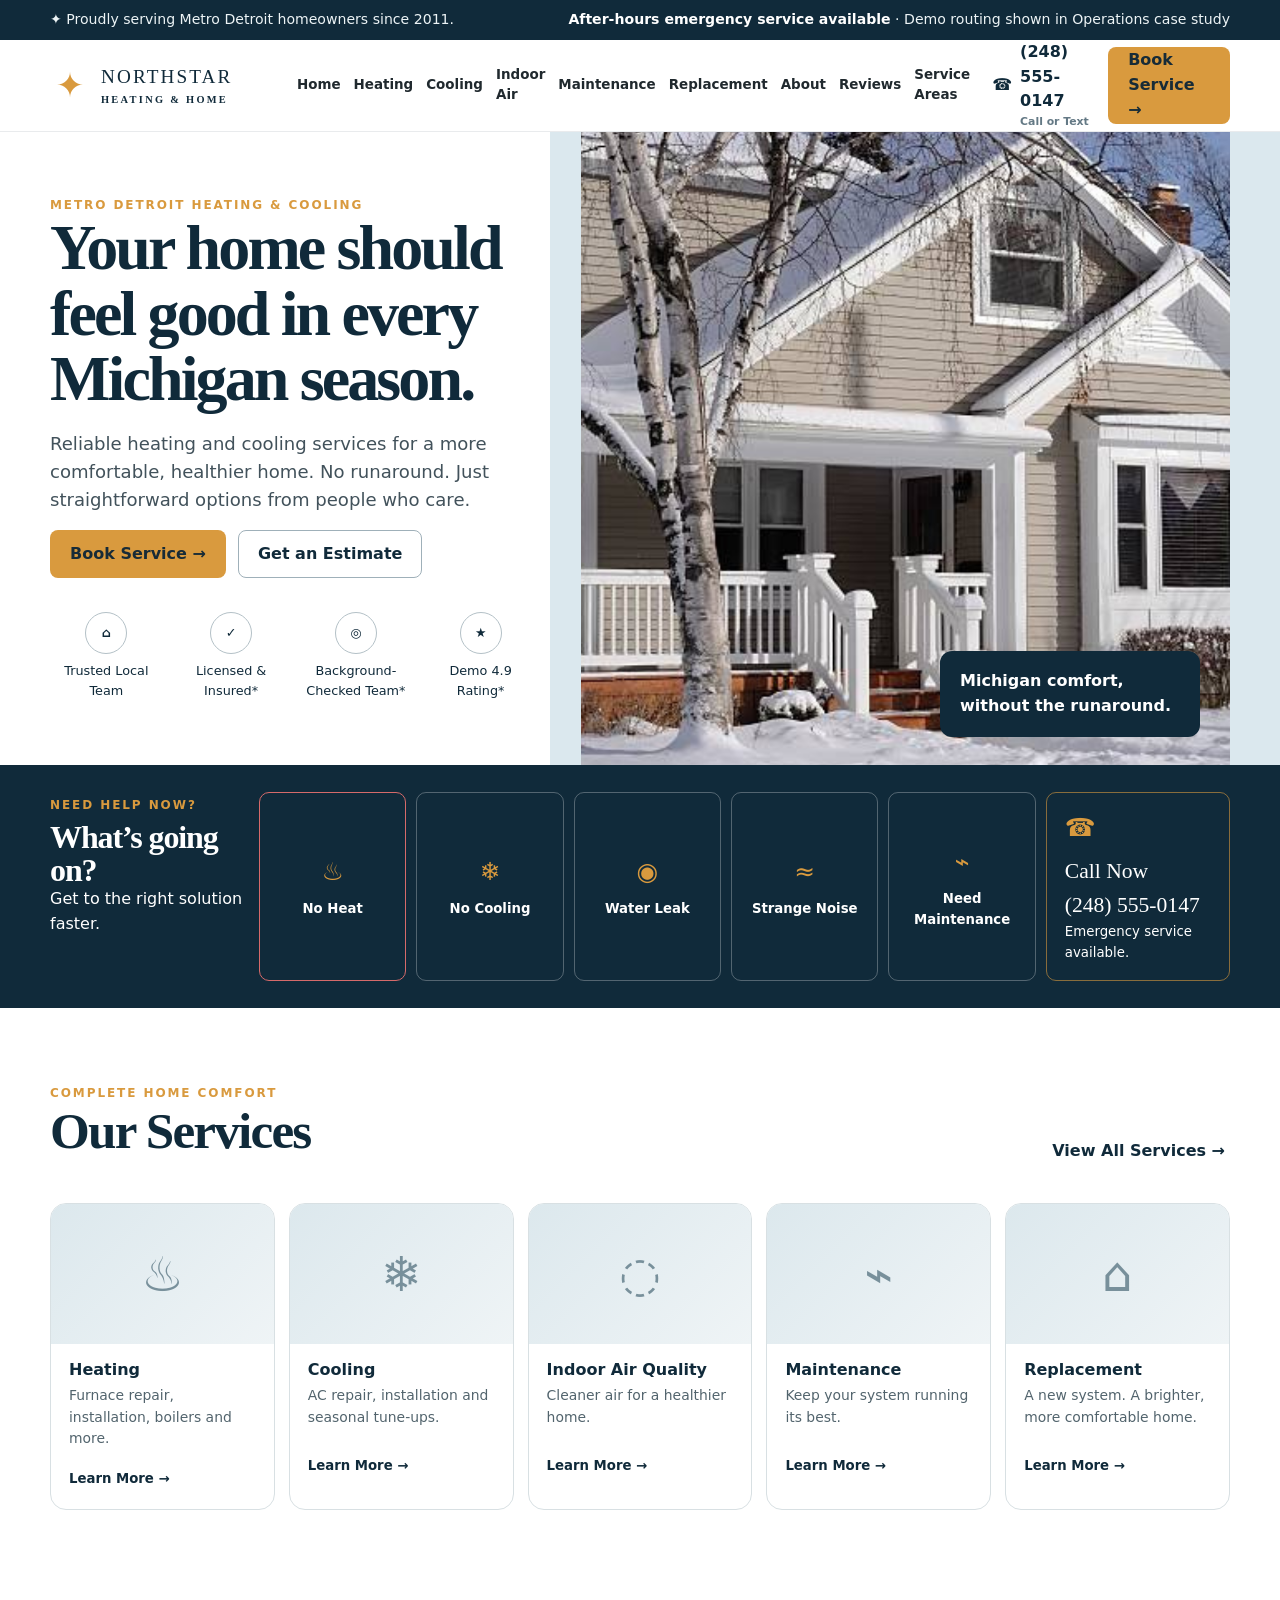
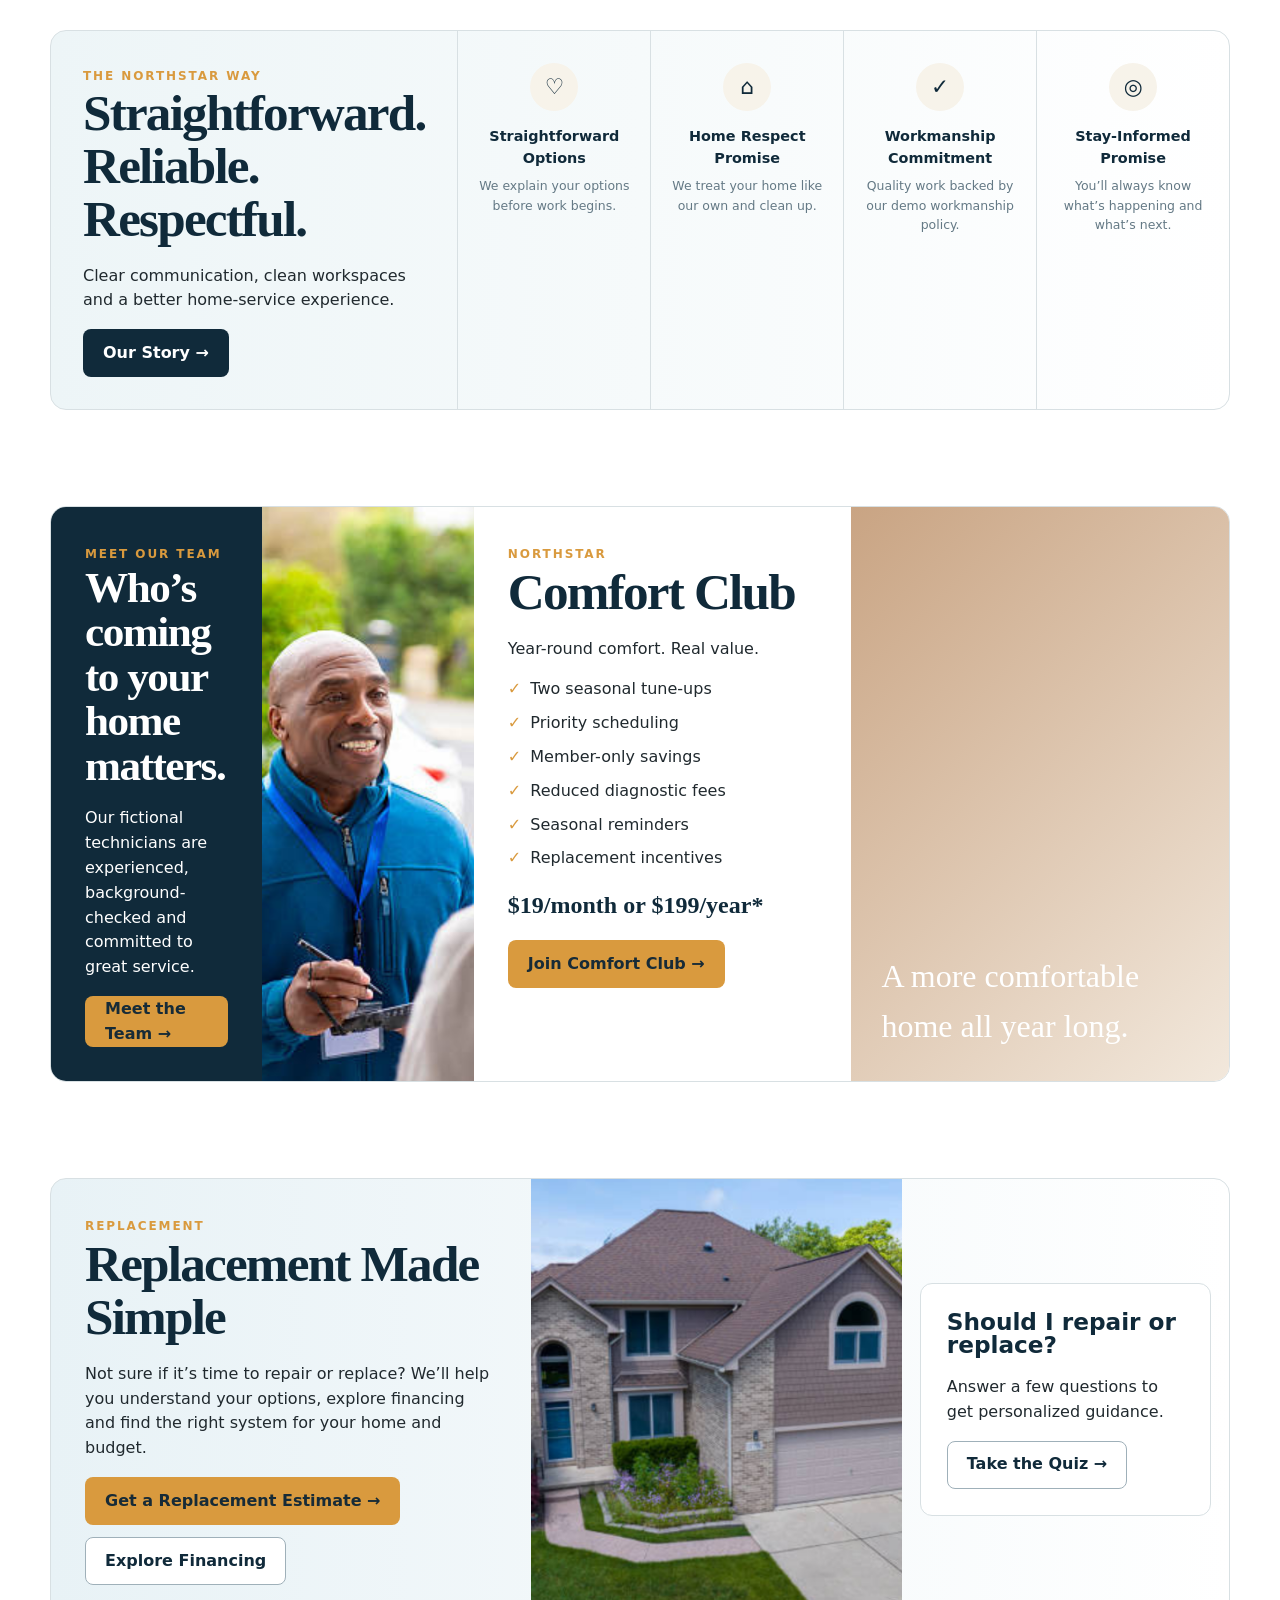
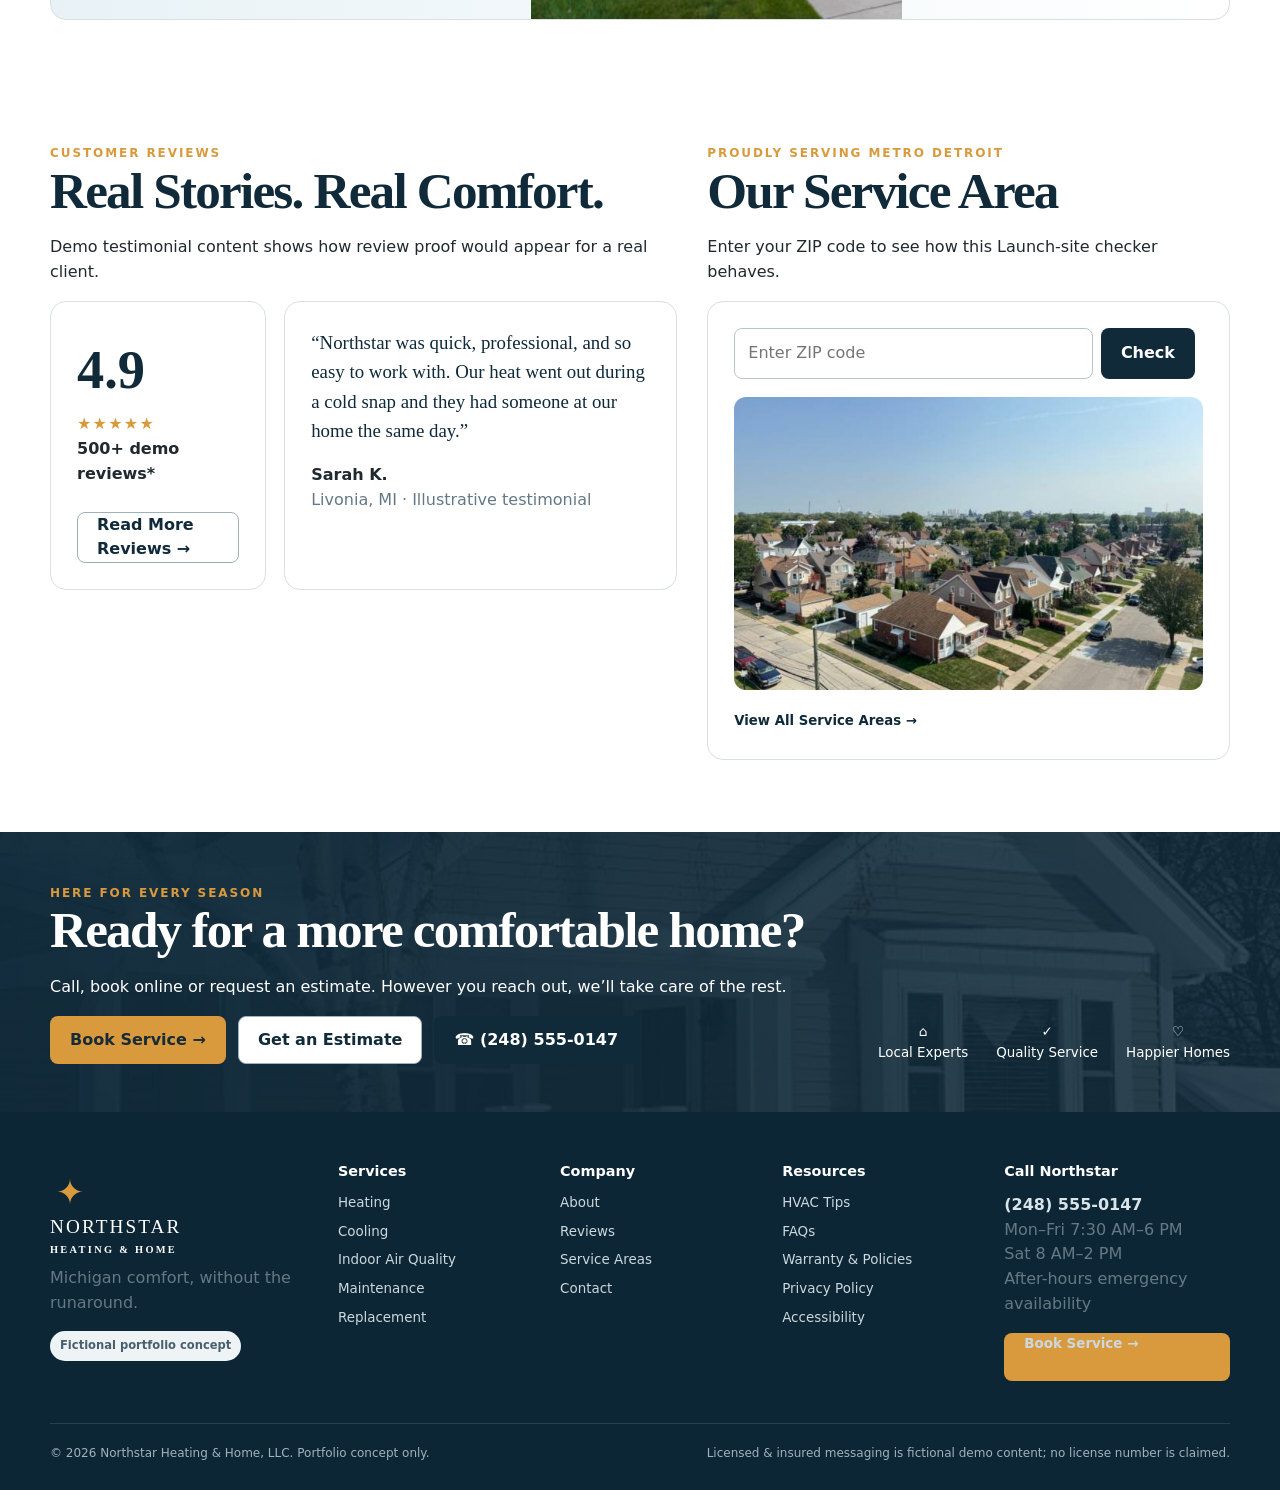
==== commit c3cf0e47: "Update index.html" ====
--- a/index.html
+++ b/index.html
@@ -6,8 +6,8 @@
 <section class="section"><div class="container"><div class="section-title"><div><span class="eyebrow">Complete home comfort</span><h2>Our Services</h2></div><a class="btn btn-ghost" href="request-service.html">View All Services →</a></div><div class="service-grid"><article class="card service-card"><div class="service-art">♨</div><div class="service-body"><h3>Heating</h3><p>Furnace repair, installation, boilers and more.</p><a class="service-link" href="heating.html">Learn More →</a></div></article><article class="card service-card"><div class="service-art">❄</div><div class="service-body"><h3>Cooling</h3><p>AC repair, installation and seasonal tune-ups.</p><a class="service-link" href="cooling.html">Learn More →</a></div></article><article class="card service-card"><div class="service-art">◌</div><div class="service-body"><h3>Indoor Air Quality</h3><p>Cleaner air for a healthier home.</p><a class="service-link" href="indoor-air.html">Learn More →</a></div></article><article class="card service-card"><div class="service-art">⌁</div><div class="service-body"><h3>Maintenance</h3><p>Keep your system running its best.</p><a class="service-link" href="maintenance.html">Learn More →</a></div></article><article class="card service-card"><div class="service-art">⌂</div><div class="service-body"><h3>Replacement</h3><p>A new system. A brighter, more comfortable home.</p><a class="service-link" href="replacement.html">Learn More →</a></div></article></div></div></section>
 <section class="section-sm"><div class="container way"><div class="way-intro"><span class="eyebrow">The Northstar Way</span><h2>Straightforward. Reliable. Respectful.</h2><p>Clear communication, clean workspaces and a better home-service experience.</p><a class="btn btn-secondary" href="about.html">Our Story →</a></div><div class="way-item"><span class="way-icon">♡</span><strong>Straightforward Options</strong><p>We explain your options before work begins.</p></div><div class="way-item"><span class="way-icon">⌂</span><strong>Home Respect Promise</strong><p>We treat your home like our own and clean up.</p></div><div class="way-item"><span class="way-icon">✓</span><strong>Workmanship Commitment</strong><p>Quality work backed by our demo workmanship policy.</p></div><div class="way-item"><span class="way-icon">◎</span><strong>Stay-Informed Promise</strong><p>You’ll always know what’s happening and what’s next.</p></div></div></section>
 <section class="section-sm"><div class="container split-feature"><article class="team-feature"><div class="team-copy"><span class="eyebrow">Meet our team</span><h2>Who’s coming to your home matters.</h2><p>Our fictional technicians are experienced, background-checked and committed to great service.</p><a class="btn btn-primary" href="about.html#team">Meet the Team →</a></div><img src="technician-homeowner.PNG" alt="Stylized Northstar technician illustration"></article><article class="club"><span class="eyebrow">Northstar</span><h2>Comfort Club</h2><p>Year-round comfort. Real value.</p><ul><li>Two seasonal tune-ups</li><li>Priority scheduling</li><li>Member-only savings</li><li>Reduced diagnostic fees</li><li>Seasonal reminders</li><li>Replacement incentives</li></ul><p class="club-price">$19/month or $199/year*</p><a class="btn btn-primary" href="maintenance.html">Join Comfort Club →</a></article><aside class="cozy">A more comfortable home all year long.</aside></div></section>
-<section class="section-sm"><div class="container replacement"><div class="replacement-copy"><span class="eyebrow">Replacement</span><h2>Replacement Made Simple</h2><p>Not sure if it’s time to repair or replace? We’ll help you understand your options, explore financing and find the right system for your home and budget.</p><div class="actions"><a class="btn btn-primary" href="replacement.html">Get a Replacement Estimate →</a><a class="btn btn-outline" href="replacement.html#financing">Explore Financing</a></div></div><img src="assets/hvac.svg" alt="Stylized residential HVAC equipment"><div class="quiz"><h3>Should I repair or replace?</h3><p>Answer a few questions to get personalized guidance.</p><a class="btn btn-outline" href="replacement.html#repair-replace">Take the Quiz →</a></div></div></section>
-<section class="section"><div class="container proof-grid"><div><span class="eyebrow">Customer reviews</span><h2>Real Stories. Real Comfort.</h2><p>Demo testimonial content shows how review proof would appear for a real client.</p><div class="review-panel"><div class="rating-card"><div class="rating-big">4.9</div><div class="stars">★★★★★</div><strong>500+ demo reviews*</strong><br><br><a class="btn btn-outline" href="reviews.html">Read More Reviews →</a></div><div class="quote-card"><blockquote>“Northstar was quick, professional, and so easy to work with. Our heat went out during a cold snap and they had someone at our home the same day.”</blockquote><strong>Sarah K.</strong><br><span class="muted">Livonia, MI · Illustrative testimonial</span></div></div></div><div><span class="eyebrow">Proudly serving Metro Detroit</span><h2>Our Service Area</h2><p>Enter your ZIP code to see how this Launch-site checker behaves.</p><div class="area-card"><form class="zip-form" data-zip-form><label class="sr-only" for="home-zip">ZIP Code</label><input id="home-zip" inputmode="numeric" maxlength="5" placeholder="Enter ZIP code"><button class="btn btn-secondary" type="submit">Check</button><div class="status" aria-live="polite"></div></form><img src="assets/map.svg" alt="Stylized map of Northstar's fictional Metro Detroit service area"><a class="service-link" href="service-areas.html">View All Service Areas →</a></div></div></div></section>
+<section class="section-sm"><div class="container replacement"><div class="replacement-copy"><span class="eyebrow">Replacement</span><h2>Replacement Made Simple</h2><p>Not sure if it’s time to repair or replace? We’ll help you understand your options, explore financing and find the right system for your home and budget.</p><div class="actions"><a class="btn btn-primary" href="replacement.html">Get a Replacement Estimate →</a><a class="btn btn-outline" href="replacement.html#financing">Explore Financing</a></div></div><img src="replacement-home.PNG" alt="Stylized residential HVAC equipment"><div class="quiz"><h3>Should I repair or replace?</h3><p>Answer a few questions to get personalized guidance.</p><a class="btn btn-outline" href="replacement.html#repair-replace">Take the Quiz →</a></div></div></section>
+<section class="section"><div class="container proof-grid"><div><span class="eyebrow">Customer reviews</span><h2>Real Stories. Real Comfort.</h2><p>Demo testimonial content shows how review proof would appear for a real client.</p><div class="review-panel"><div class="rating-card"><div class="rating-big">4.9</div><div class="stars">★★★★★</div><strong>500+ demo reviews*</strong><br><br><a class="btn btn-outline" href="reviews.html">Read More Reviews →</a></div><div class="quote-card"><blockquote>“Northstar was quick, professional, and so easy to work with. Our heat went out during a cold snap and they had someone at our home the same day.”</blockquote><strong>Sarah K.</strong><br><span class="muted">Livonia, MI · Illustrative testimonial</span></div></div></div><div><span class="eyebrow">Proudly serving Metro Detroit</span><h2>Our Service Area</h2><p>Enter your ZIP code to see how this Launch-site checker behaves.</p><div class="area-card"><form class="zip-form" data-zip-form><label class="sr-only" for="home-zip">ZIP Code</label><input id="home-zip" inputmode="numeric" maxlength="5" placeholder="Enter ZIP code"><button class="btn btn-secondary" type="submit">Check</button><div class="status" aria-live="polite"></div></form><img src="service-area.PNG" alt="Stylized map of Northstar's fictional Metro Detroit service area"><a class="service-link" href="service-areas.html">View All Service Areas →</a></div></div></div></section>
 </main><section class="cta-band section-sm"><div class="container cta-grid"><div><span class="eyebrow">Here for every season</span><h2>Ready for a more comfortable home?</h2><p>Call, book online or request an estimate. However you reach out, we’ll take care of the rest.</p><div class="actions"><a class="btn btn-primary" href="request-service.html">Book Service →</a><a class="btn btn-outline" href="replacement.html">Get an Estimate</a><a class="btn btn-secondary" href="tel:+12485550147">☎ (248) 555-0147</a></div></div><div class="cta-trust"><span>⌂<br>Local Experts</span><span>✓<br>Quality Service</span><span>♡<br>Happier Homes</span></div></div></section>
 <footer class="footer"><div class="container"><div class="footer-grid"><div><a class="brand" href="index.html"><span class="brand-mark">✦</span><span class="brand-name">NORTHSTAR<span class="brand-sub">HEATING &amp; HOME</span></span></a><p class="muted">Michigan comfort, without the runaround.</p><span class="demo-badge">Fictional portfolio concept</span></div><div><h3>Services</h3><a href="heating.html">Heating</a><a href="cooling.html">Cooling</a><a href="indoor-air.html">Indoor Air Quality</a><a href="maintenance.html">Maintenance</a><a href="replacement.html">Replacement</a></div><div><h3>Company</h3><a href="about.html">About</a><a href="reviews.html">Reviews</a><a href="service-areas.html">Service Areas</a><a href="request-service.html">Contact</a></div><div><h3>Resources</h3><a href="maintenance.html#faq">HVAC Tips</a><a href="replacement.html#faq">FAQs</a><a href="about.html#promises">Warranty &amp; Policies</a><a href="policies.html#privacy">Privacy Policy</a><a href="policies.html#accessibility">Accessibility</a></div><div><h3>Call Northstar</h3><p><strong>(248) 555-0147</strong><br><span class="muted">Mon–Fri 7:30 AM–6 PM<br>Sat 8 AM–2 PM<br>After-hours emergency availability</span></p><a class="btn btn-primary" href="request-service.html">Book Service →</a></div></div><div class="legal"><span>© 2026 Northstar Heating &amp; Home, LLC. Portfolio concept only.</span><span>Licensed &amp; insured messaging is fictional demo content; no license number is claimed.</span></div></div></footer>
 <nav class="mobile-bar" aria-label="Mobile quick actions"><a href="tel:+12485550147">☎<br>Call</a><a href="request-service.html">▣<br>Book</a><a class="emergency" href="request-service.html#emergency">⚠<br>Emergency</a></nav><script src="script.js"></script></body></html>
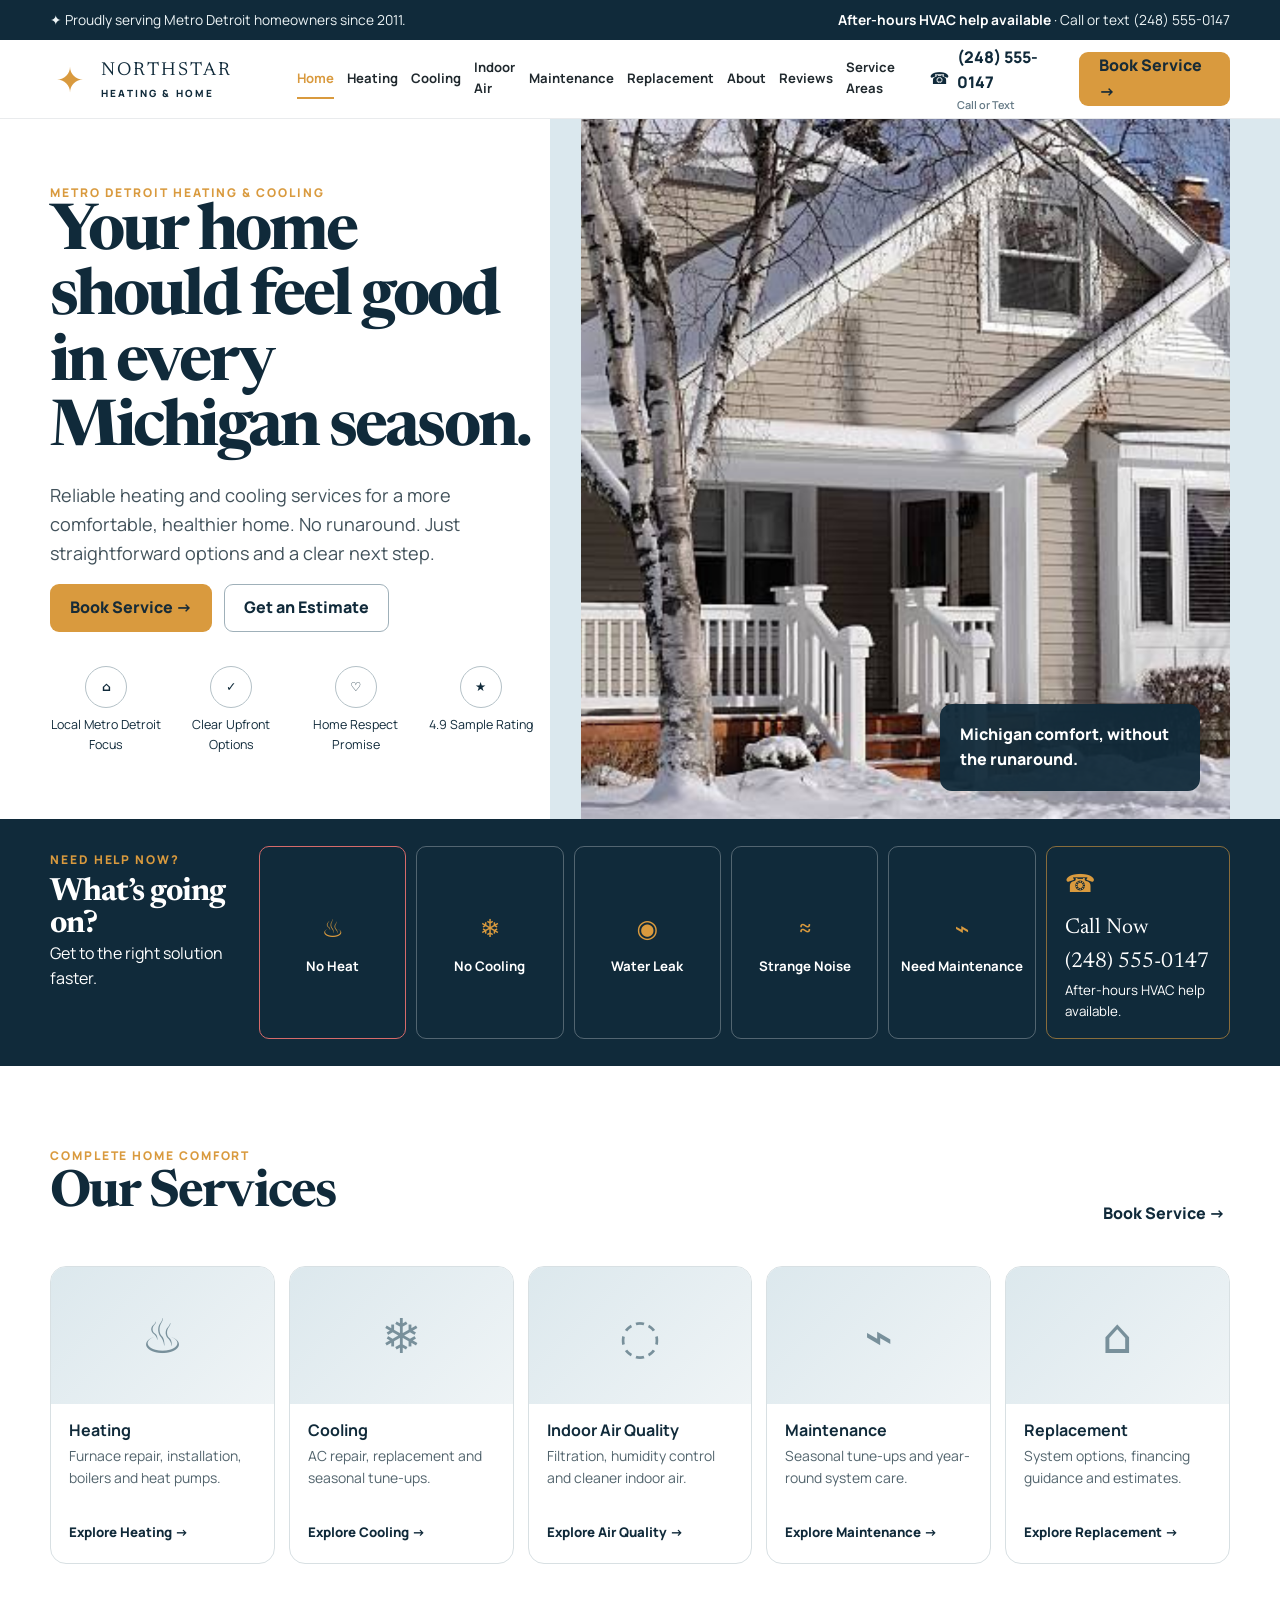
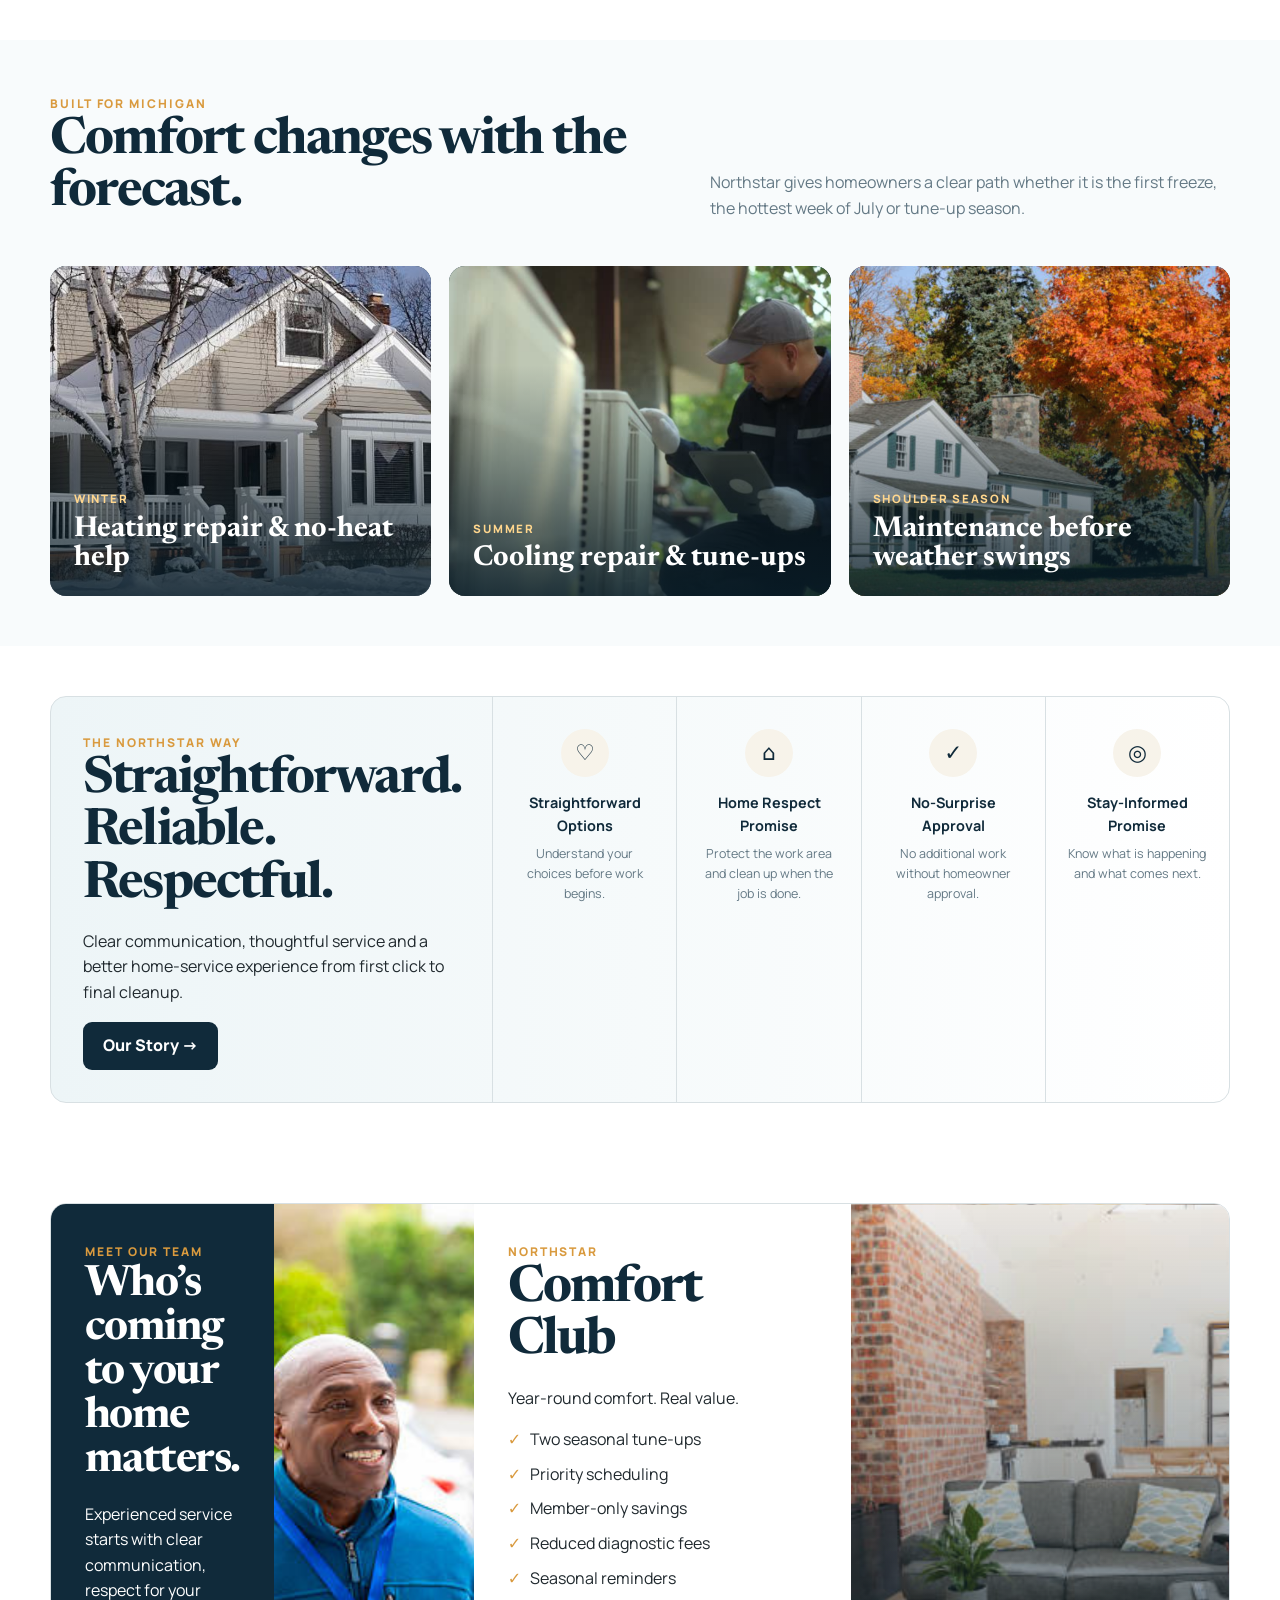
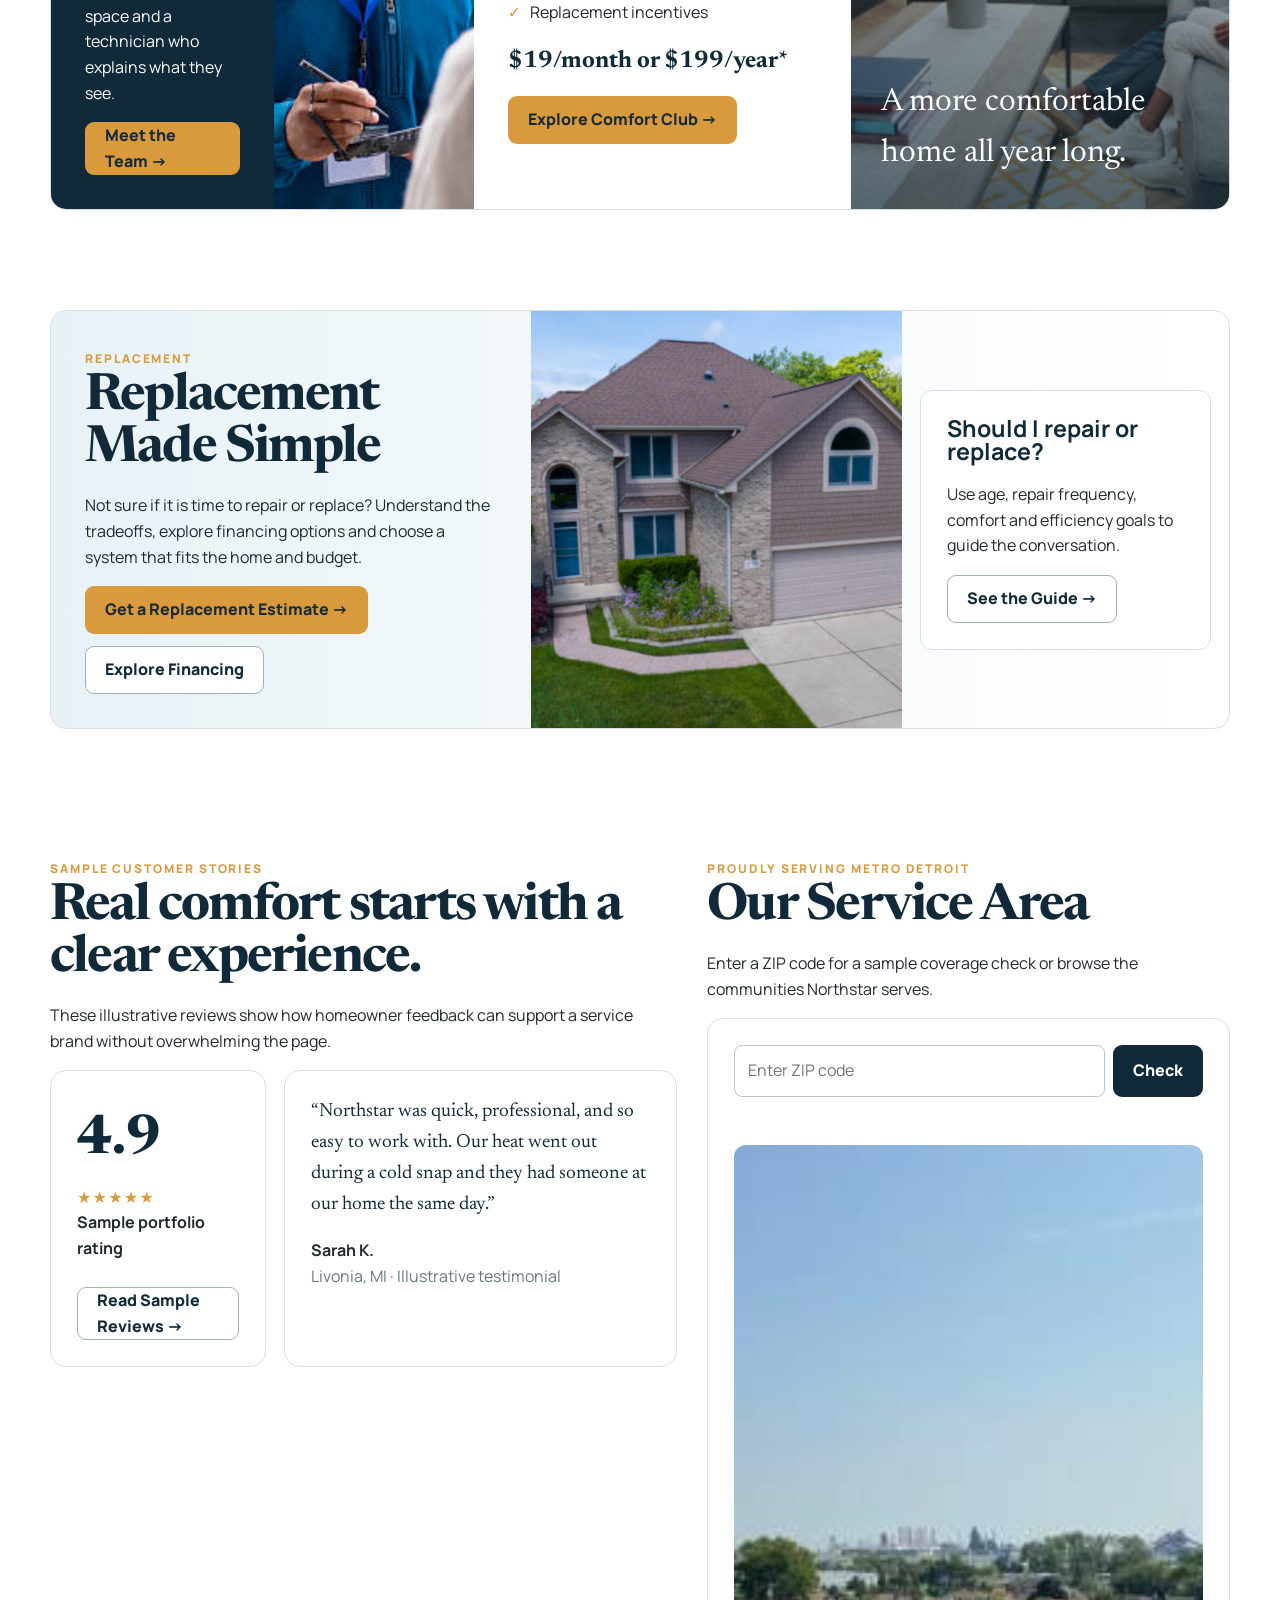
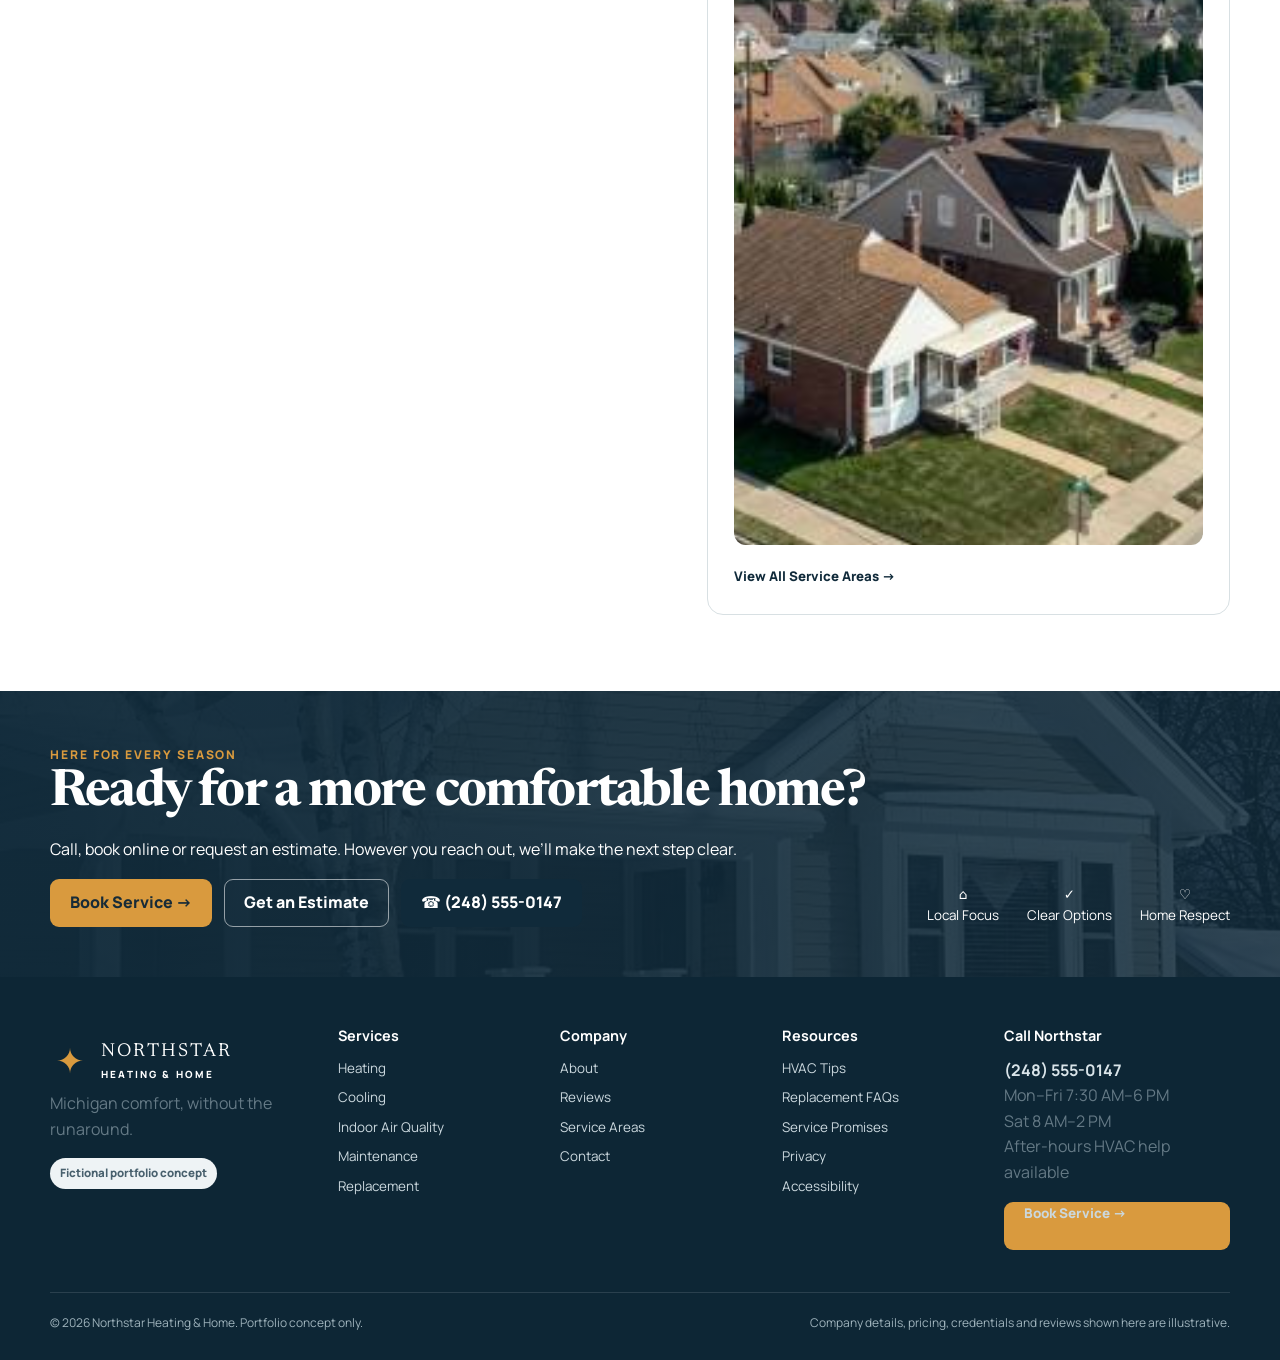
==== commit e4c9ec82: "Add files via upload" ====
--- a/index.html
+++ b/index.html
@@ -1,13 +1,43 @@
-<!doctype html><html lang="en"><head><meta charset="utf-8"><meta name="viewport" content="width=device-width,initial-scale=1"><title>Metro Detroit HVAC | Northstar Heating & Home</title><meta name="description" content="Fictional portfolio concept for a conversion-focused Metro Detroit heating and cooling website."><meta name="theme-color" content="#102a3a"><link rel="stylesheet" href="styles.css"><script type="application/ld+json">{"@context":"https://schema.org","@type":"HVACBusiness","name":"Northstar Heating & Home","description":"Fictional portfolio concept for a Metro Detroit residential HVAC company.","telephone":"+1-248-555-0147","areaServed":"Metro Detroit, Michigan","address":{"@type":"PostalAddress","addressLocality":"Livonia","addressRegion":"MI","addressCountry":"US"}}</script></head><body><a class="skip-link" href="#main">Skip to content</a>
-<div class="utility"><div class="container"><span>✦ Proudly serving Metro Detroit homeowners since 2011.</span><span class="emergency-copy"><strong>After-hours emergency service available</strong> · Demo routing shown in Operations case study</span></div></div>
-<header class="header"><div class="container nav"><a class="brand" href="index.html" aria-label="Northstar Heating and Home"><span class="brand-mark" aria-hidden="true">✦</span><span class="brand-name">NORTHSTAR<span class="brand-sub">HEATING &amp; HOME</span></span></a><button class="nav-toggle" aria-label="Open navigation" aria-expanded="false">☰</button><nav class="nav-links" aria-label="Primary navigation"><a href="index.html">Home</a><a href="heating.html">Heating</a><a href="cooling.html">Cooling</a><a href="indoor-air.html">Indoor Air</a><a href="maintenance.html">Maintenance</a><a href="replacement.html">Replacement</a><a href="about.html">About</a><a href="reviews.html">Reviews</a><a href="service-areas.html">Service Areas</a></nav><div class="header-contact"><a class="phone" href="tel:+12485550147">☎ <span>(248) 555-0147<small>Call or Text</small></span></a><a class="btn btn-primary" href="request-service.html">Book Service →</a></div></div></header><main id="main">
-<section class="hero"><div class="container hero-grid"><div class="hero-copy"><span class="eyebrow">Metro Detroit heating & cooling</span><h1>Your home should feel good in every Michigan season.</h1><p class="lead">Reliable heating and cooling services for a more comfortable, healthier home. No runaround. Just straightforward options from people who care.</p><div class="actions"><a class="btn btn-primary" href="request-service.html">Book Service →</a><a class="btn btn-outline" href="replacement.html">Get an Estimate</a></div><div class="trust-row"><div class="trust-item"><span class="trust-icon">⌂</span>Trusted Local Team</div><div class="trust-item"><span class="trust-icon">✓</span>Licensed &amp; Insured*</div><div class="trust-item"><span class="trust-icon">◎</span>Background-Checked Team*</div><div class="trust-item"><span class="trust-icon">★</span>Demo 4.9 Rating*</div></div></div><div class="hero-media"><img src="hero-winter-home.PNG" alt="Stylized warm Michigan home on a winter evening"><div class="hero-badge">Michigan comfort, without the runaround.</div></div></div></section>
-<section class="problem-bar"><div class="container problem-grid"><div class="problem-intro"><span class="eyebrow">Need help now?</span><h2>What’s going on?</h2><p>Get to the right solution faster.</p></div><a class="problem-card danger" href="heating.html"><span class="symbol">♨</span><strong>No Heat</strong></a><a class="problem-card" href="cooling.html"><span class="symbol">❄</span><strong>No Cooling</strong></a><a class="problem-card" href="request-service.html"><span class="symbol">◉</span><strong>Water Leak</strong></a><a class="problem-card" href="request-service.html"><span class="symbol">≈</span><strong>Strange Noise</strong></a><a class="problem-card" href="maintenance.html"><span class="symbol">⌁</span><strong>Need Maintenance</strong></a><a class="problem-card problem-call" href="tel:+12485550147"><span class="symbol">☎</span><span class="phonebig">Call Now<br>(248) 555-0147</span><small>Emergency service available.</small></a></div></section>
-<section class="section"><div class="container"><div class="section-title"><div><span class="eyebrow">Complete home comfort</span><h2>Our Services</h2></div><a class="btn btn-ghost" href="request-service.html">View All Services →</a></div><div class="service-grid"><article class="card service-card"><div class="service-art">♨</div><div class="service-body"><h3>Heating</h3><p>Furnace repair, installation, boilers and more.</p><a class="service-link" href="heating.html">Learn More →</a></div></article><article class="card service-card"><div class="service-art">❄</div><div class="service-body"><h3>Cooling</h3><p>AC repair, installation and seasonal tune-ups.</p><a class="service-link" href="cooling.html">Learn More →</a></div></article><article class="card service-card"><div class="service-art">◌</div><div class="service-body"><h3>Indoor Air Quality</h3><p>Cleaner air for a healthier home.</p><a class="service-link" href="indoor-air.html">Learn More →</a></div></article><article class="card service-card"><div class="service-art">⌁</div><div class="service-body"><h3>Maintenance</h3><p>Keep your system running its best.</p><a class="service-link" href="maintenance.html">Learn More →</a></div></article><article class="card service-card"><div class="service-art">⌂</div><div class="service-body"><h3>Replacement</h3><p>A new system. A brighter, more comfortable home.</p><a class="service-link" href="replacement.html">Learn More →</a></div></article></div></div></section>
-<section class="section-sm"><div class="container way"><div class="way-intro"><span class="eyebrow">The Northstar Way</span><h2>Straightforward. Reliable. Respectful.</h2><p>Clear communication, clean workspaces and a better home-service experience.</p><a class="btn btn-secondary" href="about.html">Our Story →</a></div><div class="way-item"><span class="way-icon">♡</span><strong>Straightforward Options</strong><p>We explain your options before work begins.</p></div><div class="way-item"><span class="way-icon">⌂</span><strong>Home Respect Promise</strong><p>We treat your home like our own and clean up.</p></div><div class="way-item"><span class="way-icon">✓</span><strong>Workmanship Commitment</strong><p>Quality work backed by our demo workmanship policy.</p></div><div class="way-item"><span class="way-icon">◎</span><strong>Stay-Informed Promise</strong><p>You’ll always know what’s happening and what’s next.</p></div></div></section>
-<section class="section-sm"><div class="container split-feature"><article class="team-feature"><div class="team-copy"><span class="eyebrow">Meet our team</span><h2>Who’s coming to your home matters.</h2><p>Our fictional technicians are experienced, background-checked and committed to great service.</p><a class="btn btn-primary" href="about.html#team">Meet the Team →</a></div><img src="technician-homeowner.PNG" alt="Stylized Northstar technician illustration"></article><article class="club"><span class="eyebrow">Northstar</span><h2>Comfort Club</h2><p>Year-round comfort. Real value.</p><ul><li>Two seasonal tune-ups</li><li>Priority scheduling</li><li>Member-only savings</li><li>Reduced diagnostic fees</li><li>Seasonal reminders</li><li>Replacement incentives</li></ul><p class="club-price">$19/month or $199/year*</p><a class="btn btn-primary" href="maintenance.html">Join Comfort Club →</a></article><aside class="cozy">A more comfortable home all year long.</aside></div></section>
-<section class="section-sm"><div class="container replacement"><div class="replacement-copy"><span class="eyebrow">Replacement</span><h2>Replacement Made Simple</h2><p>Not sure if it’s time to repair or replace? We’ll help you understand your options, explore financing and find the right system for your home and budget.</p><div class="actions"><a class="btn btn-primary" href="replacement.html">Get a Replacement Estimate →</a><a class="btn btn-outline" href="replacement.html#financing">Explore Financing</a></div></div><img src="replacement-home.PNG" alt="Stylized residential HVAC equipment"><div class="quiz"><h3>Should I repair or replace?</h3><p>Answer a few questions to get personalized guidance.</p><a class="btn btn-outline" href="replacement.html#repair-replace">Take the Quiz →</a></div></div></section>
-<section class="section"><div class="container proof-grid"><div><span class="eyebrow">Customer reviews</span><h2>Real Stories. Real Comfort.</h2><p>Demo testimonial content shows how review proof would appear for a real client.</p><div class="review-panel"><div class="rating-card"><div class="rating-big">4.9</div><div class="stars">★★★★★</div><strong>500+ demo reviews*</strong><br><br><a class="btn btn-outline" href="reviews.html">Read More Reviews →</a></div><div class="quote-card"><blockquote>“Northstar was quick, professional, and so easy to work with. Our heat went out during a cold snap and they had someone at our home the same day.”</blockquote><strong>Sarah K.</strong><br><span class="muted">Livonia, MI · Illustrative testimonial</span></div></div></div><div><span class="eyebrow">Proudly serving Metro Detroit</span><h2>Our Service Area</h2><p>Enter your ZIP code to see how this Launch-site checker behaves.</p><div class="area-card"><form class="zip-form" data-zip-form><label class="sr-only" for="home-zip">ZIP Code</label><input id="home-zip" inputmode="numeric" maxlength="5" placeholder="Enter ZIP code"><button class="btn btn-secondary" type="submit">Check</button><div class="status" aria-live="polite"></div></form><img src="service-area.PNG" alt="Stylized map of Northstar's fictional Metro Detroit service area"><a class="service-link" href="service-areas.html">View All Service Areas →</a></div></div></div></section>
-</main><section class="cta-band section-sm"><div class="container cta-grid"><div><span class="eyebrow">Here for every season</span><h2>Ready for a more comfortable home?</h2><p>Call, book online or request an estimate. However you reach out, we’ll take care of the rest.</p><div class="actions"><a class="btn btn-primary" href="request-service.html">Book Service →</a><a class="btn btn-outline" href="replacement.html">Get an Estimate</a><a class="btn btn-secondary" href="tel:+12485550147">☎ (248) 555-0147</a></div></div><div class="cta-trust"><span>⌂<br>Local Experts</span><span>✓<br>Quality Service</span><span>♡<br>Happier Homes</span></div></div></section>
-<footer class="footer"><div class="container"><div class="footer-grid"><div><a class="brand" href="index.html"><span class="brand-mark">✦</span><span class="brand-name">NORTHSTAR<span class="brand-sub">HEATING &amp; HOME</span></span></a><p class="muted">Michigan comfort, without the runaround.</p><span class="demo-badge">Fictional portfolio concept</span></div><div><h3>Services</h3><a href="heating.html">Heating</a><a href="cooling.html">Cooling</a><a href="indoor-air.html">Indoor Air Quality</a><a href="maintenance.html">Maintenance</a><a href="replacement.html">Replacement</a></div><div><h3>Company</h3><a href="about.html">About</a><a href="reviews.html">Reviews</a><a href="service-areas.html">Service Areas</a><a href="request-service.html">Contact</a></div><div><h3>Resources</h3><a href="maintenance.html#faq">HVAC Tips</a><a href="replacement.html#faq">FAQs</a><a href="about.html#promises">Warranty &amp; Policies</a><a href="policies.html#privacy">Privacy Policy</a><a href="policies.html#accessibility">Accessibility</a></div><div><h3>Call Northstar</h3><p><strong>(248) 555-0147</strong><br><span class="muted">Mon–Fri 7:30 AM–6 PM<br>Sat 8 AM–2 PM<br>After-hours emergency availability</span></p><a class="btn btn-primary" href="request-service.html">Book Service →</a></div></div><div class="legal"><span>© 2026 Northstar Heating &amp; Home, LLC. Portfolio concept only.</span><span>Licensed &amp; insured messaging is fictional demo content; no license number is claimed.</span></div></div></footer>
-<nav class="mobile-bar" aria-label="Mobile quick actions"><a href="tel:+12485550147">☎<br>Call</a><a href="request-service.html">▣<br>Book</a><a class="emergency" href="request-service.html#emergency">⚠<br>Emergency</a></nav><script src="script.js"></script></body></html>
+<!doctype html>
+<html lang="en">
+<head>
+  <meta charset="utf-8">
+  <meta name="viewport" content="width=device-width,initial-scale=1">
+  <title>Metro Detroit HVAC | Northstar Heating & Home</title>
+  <meta name="description" content="Heating, cooling, indoor-air, maintenance and replacement services for Metro Detroit homeowners in this polished HVAC portfolio concept.">
+  <meta name="theme-color" content="#102a3a">
+  <meta name="robots" content="noindex,nofollow">
+  <meta property="og:title" content="Metro Detroit HVAC | Northstar Heating & Home">
+  <meta property="og:description" content="Heating, cooling, indoor-air, maintenance and replacement services for Metro Detroit homeowners in this polished HVAC portfolio concept.">
+  <meta property="og:type" content="website">
+  <link rel="icon" href="favicon.svg" type="image/svg+xml">
+  <link rel="stylesheet" href="styles.css">
+  <script type="application/ld+json">{"@context":"https://schema.org","@type":"WebSite","name":"Northstar Heating & Home \u2014 Portfolio Concept","description":"Fictional portfolio website concept for a Metro Detroit residential HVAC company.","inLanguage":"en-US"}</script>
+</head><body>
+<a class="skip-link" href="#main">Skip to content</a>
+<div class="utility"><div class="container"><span>✦ Proudly serving Metro Detroit homeowners since 2011.</span><span class="emergency-copy"><strong>After-hours HVAC help available</strong> · Call or text (248) 555-0147</span></div></div>
+<header class="header"><div class="container nav">
+  <a class="brand" href="index.html" aria-label="Northstar Heating and Home"><span class="brand-mark" aria-hidden="true">✦</span><span class="brand-name">NORTHSTAR<span class="brand-sub">HEATING &amp; HOME</span></span></a>
+  <button class="nav-toggle" type="button" aria-label="Open navigation" aria-expanded="false" aria-controls="primary-nav">☰</button>
+  <nav class="nav-links" id="primary-nav" aria-label="Primary navigation"><a href="index.html" aria-current="page">Home</a><a href="heating.html">Heating</a><a href="cooling.html">Cooling</a><a href="indoor-air.html">Indoor Air</a><a href="maintenance.html">Maintenance</a><a href="replacement.html">Replacement</a><a href="about.html">About</a><a href="reviews.html">Reviews</a><a href="service-areas.html">Service Areas</a></nav>
+  <div class="header-contact"><a class="phone" href="tel:+12485550147">☎ <span>(248) 555-0147<small>Call or Text</small></span></a><a class="btn btn-primary" href="request-service.html#service-form">Book Service →</a></div>
+</div></header><main id="main">
+<section class="hero"><div class="container hero-grid"><div class="hero-copy"><span class="eyebrow">Metro Detroit heating & cooling</span><h1>Your home should feel good in every Michigan season.</h1><p class="lead">Reliable heating and cooling services for a more comfortable, healthier home. No runaround. Just straightforward options and a clear next step.</p><div class="actions"><a class="btn btn-primary" href="request-service.html#service-form">Book Service →</a><a class="btn btn-outline" href="request-service.html?service=replacement#service-form">Get an Estimate</a></div><div class="trust-row"><div class="trust-item"><span class="trust-icon">⌂</span>Local Metro Detroit Focus</div><div class="trust-item"><span class="trust-icon">✓</span>Clear Upfront Options</div><div class="trust-item"><span class="trust-icon">♡</span>Home Respect Promise</div><div class="trust-item"><span class="trust-icon">★</span>4.9 Sample Rating</div></div></div><div class="hero-media"><img src="hero-winter-home.PNG" width="1920" height="1200" fetchpriority="high" decoding="async" alt="Snow-covered suburban Michigan home glowing warmly on a winter evening"><div class="hero-badge">Michigan comfort, without the runaround.</div></div></div></section>
+
+<section class="problem-bar"><div class="container problem-grid"><div class="problem-intro"><span class="eyebrow">Need help now?</span><h2>What’s going on?</h2><p>Get to the right solution faster.</p></div><a class="problem-card danger" href="heating.html"><span class="symbol">♨</span><strong>No Heat</strong></a><a class="problem-card" href="cooling.html"><span class="symbol">❄</span><strong>No Cooling</strong></a><a class="problem-card" href="request-service.html?service=other&issue=Water%20leak#service-form"><span class="symbol">◉</span><strong>Water Leak</strong></a><a class="problem-card" href="request-service.html?service=other&issue=Strange%20HVAC%20noise#service-form"><span class="symbol">≈</span><strong>Strange Noise</strong></a><a class="problem-card" href="maintenance.html"><span class="symbol">⌁</span><strong>Need Maintenance</strong></a><a class="problem-card problem-call" href="tel:+12485550147"><span class="symbol">☎</span><span class="phonebig">Call Now<br>(248) 555-0147</span><small>After-hours HVAC help available.</small></a></div></section>
+
+<section class="section"><div class="container"><div class="section-title"><div><span class="eyebrow">Complete home comfort</span><h2>Our Services</h2></div><a class="btn btn-ghost" href="request-service.html#service-form">Book Service →</a></div><div class="service-grid"><article class="card service-card"><div class="service-art">♨</div><div class="service-body"><h3>Heating</h3><p>Furnace repair, installation, boilers and heat pumps.</p><a class="service-link" href="heating.html">Explore Heating →</a></div></article><article class="card service-card"><div class="service-art">❄</div><div class="service-body"><h3>Cooling</h3><p>AC repair, replacement and seasonal tune-ups.</p><a class="service-link" href="cooling.html">Explore Cooling →</a></div></article><article class="card service-card"><div class="service-art">◌</div><div class="service-body"><h3>Indoor Air Quality</h3><p>Filtration, humidity control and cleaner indoor air.</p><a class="service-link" href="indoor-air.html">Explore Air Quality →</a></div></article><article class="card service-card"><div class="service-art">⌁</div><div class="service-body"><h3>Maintenance</h3><p>Seasonal tune-ups and year-round system care.</p><a class="service-link" href="maintenance.html">Explore Maintenance →</a></div></article><article class="card service-card"><div class="service-art">⌂</div><div class="service-body"><h3>Replacement</h3><p>System options, financing guidance and estimates.</p><a class="service-link" href="replacement.html">Explore Replacement →</a></div></article></div></div></section>
+
+<section class="section-sm seasons-section"><div class="container"><div class="section-title"><div><span class="eyebrow">Built for Michigan</span><h2>Comfort changes with the forecast.</h2></div><p class="section-kicker">Northstar gives homeowners a clear path whether it is the first freeze, the hottest week of July or tune-up season.</p></div><div class="season-grid"><article class="season-card"><img src="hero-winter-home.PNG" width="1920" height="1200" loading="lazy" decoding="async" alt="Michigan home in winter snow"><div><span>Winter</span><h3>Heating repair & no-heat help</h3></div></article><article class="season-card"><img src="cooling-service.PNG" width="1600" height="1000" loading="lazy" decoding="async" alt="HVAC technician checking an outdoor air-conditioning unit"><div><span>Summer</span><h3>Cooling repair & tune-ups</h3></div></article><article class="season-card"><img src="seasonal-fall.PNG" width="1600" height="1000" loading="lazy" decoding="async" alt="Suburban home surrounded by bright autumn foliage"><div><span>Shoulder season</span><h3>Maintenance before weather swings</h3></div></article></div></div></section>
+
+<section class="section-sm"><div class="container way"><div class="way-intro"><span class="eyebrow">The Northstar Way</span><h2>Straightforward. Reliable. Respectful.</h2><p>Clear communication, thoughtful service and a better home-service experience from first click to final cleanup.</p><a class="btn btn-secondary" href="about.html">Our Story →</a></div><div class="way-item"><span class="way-icon">♡</span><strong>Straightforward Options</strong><p>Understand your choices before work begins.</p></div><div class="way-item"><span class="way-icon">⌂</span><strong>Home Respect Promise</strong><p>Protect the work area and clean up when the job is done.</p></div><div class="way-item"><span class="way-icon">✓</span><strong>No-Surprise Approval</strong><p>No additional work without homeowner approval.</p></div><div class="way-item"><span class="way-icon">◎</span><strong>Stay-Informed Promise</strong><p>Know what is happening and what comes next.</p></div></div></section>
+
+<section class="section-sm"><div class="container split-feature"><article class="team-feature"><div class="team-copy"><span class="eyebrow">Meet our team</span><h2>Who’s coming to your home matters.</h2><p>Experienced service starts with clear communication, respect for your space and a technician who explains what they see.</p><a class="btn btn-primary" href="about.html#team">Meet the Team →</a></div><img src="technician-homeowner.PNG" width="1600" height="1000" loading="lazy" decoding="async" alt="HVAC technician speaking with a homeowner at the front door"></article><article class="club"><span class="eyebrow">Northstar</span><h2>Comfort Club</h2><p>Year-round comfort. Real value.</p><ul><li>Two seasonal tune-ups</li><li>Priority scheduling</li><li>Member-only savings</li><li>Reduced diagnostic fees</li><li>Seasonal reminders</li><li>Replacement incentives</li></ul><p class="club-price">$19/month or $199/year*</p><a class="btn btn-primary" href="maintenance.html#club">Explore Comfort Club →</a></article><aside class="cozy"><span>A more comfortable home all year long.</span></aside></div></section>
+
+<section class="section-sm"><div class="container replacement"><div class="replacement-copy"><span class="eyebrow">Replacement</span><h2>Replacement Made Simple</h2><p>Not sure if it is time to repair or replace? Understand the tradeoffs, explore financing options and choose a system that fits the home and budget.</p><div class="actions"><a class="btn btn-primary" href="request-service.html?service=replacement#service-form">Get a Replacement Estimate →</a><a class="btn btn-outline" href="replacement.html#financing">Explore Financing</a></div></div><img src="replacement-home.PNG" width="1600" height="1000" loading="lazy" decoding="async" alt="Large suburban Michigan home used to illustrate HVAC replacement planning"><div class="quiz"><h3>Should I repair or replace?</h3><p>Use age, repair frequency, comfort and efficiency goals to guide the conversation.</p><a class="btn btn-outline" href="replacement.html#repair-replace">See the Guide →</a></div></div></section>
+
+<section class="section"><div class="container proof-grid"><div><span class="eyebrow">Sample customer stories</span><h2>Real comfort starts with a clear experience.</h2><p>These illustrative reviews show how homeowner feedback can support a service brand without overwhelming the page.</p><div class="review-panel"><div class="rating-card"><div class="rating-big">4.9</div><div class="stars">★★★★★</div><strong>Sample portfolio rating</strong><br><br><a class="btn btn-outline" href="reviews.html">Read Sample Reviews →</a></div><div class="quote-card"><blockquote>“Northstar was quick, professional, and so easy to work with. Our heat went out during a cold snap and they had someone at our home the same day.”</blockquote><strong>Sarah K.</strong><br><span class="muted">Livonia, MI · Illustrative testimonial</span></div></div></div><div><span class="eyebrow">Proudly serving Metro Detroit</span><h2>Our Service Area</h2><p>Enter a ZIP code for a sample coverage check or browse the communities Northstar serves.</p><div class="area-card"><form class="zip-form" data-zip-form><label class="sr-only" for="home-zip">ZIP Code</label><input id="home-zip" inputmode="numeric" maxlength="5" autocomplete="postal-code" placeholder="Enter ZIP code"><button class="btn btn-secondary" type="submit">Check</button><div class="status" aria-live="polite"></div></form><img src="service-area.PNG" width="1600" height="1000" loading="lazy" decoding="async" alt="Aerial view of a Metro Detroit residential neighborhood"><a class="service-link" href="service-areas.html">View All Service Areas →</a></div></div></div></section>
+</main><section class="cta-band section-sm"><div class="container cta-grid"><div><span class="eyebrow">Here for every season</span><h2>Ready for a more comfortable home?</h2><p>Call, book online or request an estimate. However you reach out, we’ll make the next step clear.</p><div class="actions"><a class="btn btn-primary" href="request-service.html#service-form">Book Service →</a><a class="btn btn-outline light-outline" href="request-service.html?service=replacement#service-form">Get an Estimate</a><a class="btn btn-secondary" href="tel:+12485550147">☎ (248) 555-0147</a></div></div><div class="cta-trust"><span>⌂<br>Local Focus</span><span>✓<br>Clear Options</span><span>♡<br>Home Respect</span></div></div></section><footer class="footer"><div class="container"><div class="footer-grid"><div><a class="brand" href="index.html"><span class="brand-mark">✦</span><span class="brand-name">NORTHSTAR<span class="brand-sub">HEATING &amp; HOME</span></span></a><p class="muted">Michigan comfort, without the runaround.</p><span class="demo-badge">Fictional portfolio concept</span></div><div><h3>Services</h3><a href="heating.html">Heating</a><a href="cooling.html">Cooling</a><a href="indoor-air.html">Indoor Air Quality</a><a href="maintenance.html">Maintenance</a><a href="replacement.html">Replacement</a></div><div><h3>Company</h3><a href="about.html">About</a><a href="reviews.html">Reviews</a><a href="service-areas.html">Service Areas</a><a href="request-service.html#service-form">Contact</a></div><div><h3>Resources</h3><a href="maintenance.html#tips">HVAC Tips</a><a href="replacement.html#faq">Replacement FAQs</a><a href="about.html#promises">Service Promises</a><a href="policies.html#privacy">Privacy</a><a href="policies.html#accessibility">Accessibility</a></div><div><h3>Call Northstar</h3><p><strong>(248) 555-0147</strong><br><span class="muted">Mon–Fri 7:30 AM–6 PM<br>Sat 8 AM–2 PM<br>After-hours HVAC help available</span></p><a class="btn btn-primary" href="request-service.html#service-form">Book Service →</a></div></div><div class="legal"><span>© 2026 Northstar Heating &amp; Home. Portfolio concept only.</span><span>Company details, pricing, credentials and reviews shown here are illustrative.</span></div></div></footer>
+<nav class="mobile-bar" aria-label="Mobile quick actions"><a href="tel:+12485550147">☎<br>Call</a><a href="request-service.html">▣<br>Book</a><a class="emergency" href="request-service.html#emergency">⚠<br>Urgent</a></nav>
+<script src="script.js"></script>
+</body></html>
--- a/styles.css
+++ b/styles.css
@@ -1,22 +1,35 @@
-:root{
-  --midnight:#102a3a;--midnight-2:#173b4d;--hearth:#d99a3e;--cream:#f7f3ea;--mist:#dde9ee;--snow:#fff;--carbon:#20292e;--pine:#356554;--danger:#b83d3d;--line:#d8e0e3;--muted:#647985;--radius:16px;--shadow:0 16px 40px rgba(16,42,58,.11);--max:1180px;
-}
-*{box-sizing:border-box} html{scroll-behavior:smooth} body{margin:0;color:var(--carbon);background:var(--snow);font-family:"Avenir Next",Inter,system-ui,-apple-system,BlinkMacSystemFont,"Segoe UI",sans-serif;line-height:1.55} img{max-width:100%;display:block} a{color:inherit;text-decoration:none} button,input,select,textarea{font:inherit} button,a{touch-action:manipulation} :focus-visible{outline:3px solid #f2b75c;outline-offset:3px}.skip-link{position:absolute;left:-999px;top:0;background:#fff;padding:.75rem 1rem;z-index:1000}.skip-link:focus{left:1rem;top:1rem}
-.container{width:min(calc(100% - 32px),var(--max));margin-inline:auto}.sr-only{position:absolute!important;width:1px!important;height:1px!important;padding:0!important;margin:-1px!important;overflow:hidden!important;clip:rect(0,0,0,0)!important;white-space:nowrap!important;border:0!important}.section{padding:72px 0}.section-sm{padding:48px 0}.eyebrow{text-transform:uppercase;letter-spacing:.16em;font-size:.75rem;font-weight:800;color:var(--hearth)}h1,h2,h3{font-family:Georgia,"Times New Roman",serif;color:var(--midnight);line-height:1.03;margin:0 0 18px}h1{font-size:clamp(2.8rem,6vw,5.7rem);letter-spacing:-.045em}h2{font-size:clamp(2.2rem,4vw,3.7rem);letter-spacing:-.035em}h3{font-size:1.45rem}p{margin:0 0 1rem}.lead{font-size:1.13rem;max-width:62ch;color:#42525b}.muted{color:var(--muted)}
-.utility{background:var(--midnight);color:#edf4f6;font-size:.88rem}.utility .container{display:flex;justify-content:space-between;gap:20px;padding:9px 0}.utility strong{color:#fff}.header{position:sticky;top:0;z-index:60;background:rgba(255,255,255,.97);border-bottom:1px solid rgba(16,42,58,.09);backdrop-filter:blur(12px)}.nav{min-height:78px;display:flex;align-items:center;gap:22px}.brand{display:flex;align-items:center;gap:11px;min-width:225px}.brand-mark{width:40px;height:40px;display:grid;place-items:center;color:var(--hearth);font-size:34px;line-height:1}.brand-name{font-family:Georgia,serif;color:var(--midnight);font-size:1.2rem;letter-spacing:.11em}.brand-sub{display:block;font-family:inherit;font-size:.65rem;letter-spacing:.22em;font-weight:800}.nav-links{display:flex;align-items:center;gap:13px;margin-left:auto;font-size:.84rem;font-weight:700}.nav-links a:hover{color:var(--hearth)}.header-contact{display:flex;align-items:center;gap:16px}.phone{display:flex;align-items:center;gap:8px;font-weight:800;color:var(--midnight)}.phone small{display:block;color:var(--muted);font-size:.68rem;font-weight:600}.nav-toggle{display:none;border:0;background:transparent;font-size:1.55rem;color:var(--midnight)}
-.btn{display:inline-flex;align-items:center;justify-content:center;gap:8px;min-height:48px;padding:0 19px;border:1px solid transparent;border-radius:8px;font-weight:800;cursor:pointer;transition:.2s ease}.btn-primary{background:var(--hearth);color:#172b37}.btn-primary:hover{filter:brightness(.96);transform:translateY(-1px)}.btn-secondary{background:var(--midnight);color:#fff}.btn-outline{border-color:#9fb0b9;color:var(--midnight);background:#fff}.btn-ghost{background:transparent;color:var(--midnight);padding-inline:4px}.btn-danger{background:var(--danger);color:#fff}.btn-block{width:100%}.actions{display:flex;gap:12px;flex-wrap:wrap}
-.hero{background:linear-gradient(90deg,#fff 0 43%,#dbe8ee 43%);overflow:hidden}.hero-grid{display:grid;grid-template-columns:.9fr 1.1fr;min-height:590px}.hero-copy{display:flex;flex-direction:column;justify-content:center;padding:64px 44px 64px 0;position:relative;z-index:2}.hero-copy h1{font-size:clamp(3.2rem,5vw,5rem)}.hero-media{position:relative;min-height:560px}.hero-media img{width:100%;height:100%;object-fit:cover}.hero-badge{position:absolute;right:30px;bottom:28px;background:var(--midnight);color:#fff;padding:18px 20px;border-radius:12px;font-weight:800;max-width:260px}.trust-row{display:grid;grid-template-columns:repeat(4,1fr);gap:12px;margin-top:34px}.trust-item{font-size:.8rem;color:var(--midnight);text-align:center}.trust-icon{width:42px;height:42px;border:1px solid #b4c1c7;border-radius:50%;display:grid;place-items:center;margin:0 auto 7px;font-weight:900}
-.problem-bar{background:var(--midnight);color:#fff;padding:27px 0}.problem-grid{display:grid;grid-template-columns:1.35fr repeat(5,1fr) 1.25fr;gap:10px;align-items:stretch}.problem-intro h2{color:#fff;font-size:2rem;margin:4px 0 0}.problem-card{border:1px solid rgba(255,255,255,.28);border-radius:10px;padding:16px 10px;text-align:center;display:flex;flex-direction:column;justify-content:center;min-height:108px}.problem-card strong{display:block;font-size:.83rem}.problem-card .symbol{font-size:1.55rem;color:var(--hearth);margin-bottom:8px}.problem-card.danger{border-color:#d66a6a}.problem-call{border-color:rgba(217,154,62,.6);text-align:left;align-items:flex-start;padding-left:18px}.problem-call .phonebig{font-family:Georgia,serif;font-size:1.35rem}
-.section-title{display:flex;justify-content:space-between;align-items:end;gap:24px;margin-bottom:28px}.service-grid{display:grid;grid-template-columns:repeat(5,1fr);gap:14px}.card{background:#fff;border:1px solid var(--line);border-radius:var(--radius);overflow:hidden}.service-card{display:flex;flex-direction:column}.service-art{aspect-ratio:4/2.5;background:linear-gradient(135deg,#dce8ed,#eff4f6);display:grid;place-items:center;color:#78909b;font-size:3rem}.service-body{padding:18px}.service-body h3{margin-bottom:7px;font-family:inherit;font-size:1rem}.service-body p{font-size:.87rem;color:#52646d;min-height:52px}.service-link{font-weight:800;font-size:.83rem;color:var(--midnight)}
+@import url('https://fonts.googleapis.com/css2?family=Manrope:wght@400;500;600;700;800&family=Newsreader:opsz,wght@6..72,600;6..72,700&display=swap');
+:root{--midnight:#102a3a;--midnight-2:#173b4d;--hearth:#d99a3e;--cream:#f7f3ea;--mist:#dde9ee;--snow:#fff;--carbon:#20292e;--pine:#356554;--danger:#b83d3d;--line:#d8e0e3;--muted:#647985;--radius:16px;--shadow:0 16px 40px rgba(16,42,58,.11);--shadow-sm:0 8px 24px rgba(16,42,58,.08);--max:1180px}
+*{box-sizing:border-box}html{scroll-behavior:smooth}body{margin:0;color:var(--carbon);background:var(--snow);font-family:Manrope,system-ui,-apple-system,BlinkMacSystemFont,"Segoe UI",sans-serif;line-height:1.6;-webkit-font-smoothing:antialiased}img{max-width:100%;display:block}a{color:inherit;text-decoration:none}button,input,select,textarea{font:inherit}button,a{touch-action:manipulation}:focus-visible{outline:3px solid #f2b75c;outline-offset:3px}.skip-link{position:absolute;left:-999px;top:0;background:#fff;padding:.75rem 1rem;z-index:1000}.skip-link:focus{left:1rem;top:1rem}.container{width:min(calc(100% - 32px),var(--max));margin-inline:auto}.sr-only{position:absolute!important;width:1px!important;height:1px!important;padding:0!important;margin:-1px!important;overflow:hidden!important;clip:rect(0,0,0,0)!important;white-space:nowrap!important;border:0!important}.section{padding:76px 0}.section-sm{padding:50px 0}.soft-section{background:var(--cream)}.eyebrow{text-transform:uppercase;letter-spacing:.16em;font-size:.75rem;font-weight:800;color:var(--hearth)}h1,h2,h3{font-family:Newsreader,Georgia,"Times New Roman",serif;color:var(--midnight);line-height:1.02;margin:0 0 18px}h1{font-size:clamp(2.8rem,6vw,5.5rem);letter-spacing:-.045em}h2{font-size:clamp(2.15rem,4vw,3.65rem);letter-spacing:-.035em}h3{font-size:1.45rem}p{margin:0 0 1rem}.lead{font-size:1.13rem;max-width:62ch;color:#42525b}.muted{color:var(--muted)}
+.utility{background:var(--midnight);color:#edf4f6;font-size:.86rem}.utility .container{display:flex;justify-content:space-between;gap:20px;padding:9px 0}.utility strong{color:#fff}.header{position:sticky;top:0;z-index:60;background:rgba(255,255,255,.97);border-bottom:1px solid rgba(16,42,58,.09);backdrop-filter:blur(12px)}.nav{min-height:78px;display:flex;align-items:center;gap:22px}.brand{display:flex!important;align-items:center;gap:11px;min-width:225px}.brand-mark{width:40px;height:40px;display:grid;place-items:center;color:var(--hearth);font-size:34px;line-height:1}.brand-name{font-family:Newsreader,Georgia,serif;color:var(--midnight);font-size:1.18rem;letter-spacing:.11em}.brand-sub{display:block;font-family:Manrope,sans-serif;font-size:.62rem;letter-spacing:.22em;font-weight:800}.nav-links{display:flex;align-items:center;gap:13px;margin-left:auto;font-size:.82rem;font-weight:700}.nav-links a{padding:8px 0;border-bottom:2px solid transparent}.nav-links a:hover,.nav-links a[aria-current="page"]{color:var(--hearth);border-color:var(--hearth)}.header-contact{display:flex;align-items:center;gap:16px}.phone{display:flex;align-items:center;gap:8px;font-weight:800;color:var(--midnight)}.phone small{display:block;color:var(--muted);font-size:.68rem;font-weight:600}.nav-toggle{display:none;border:0;background:transparent;font-size:1.55rem;color:var(--midnight);padding:8px}
+.btn{display:inline-flex;align-items:center;justify-content:center;gap:8px;min-height:48px;padding:0 19px;border:1px solid transparent;border-radius:9px;font-weight:800;cursor:pointer;transition:.2s ease}.btn-primary{background:var(--hearth);color:#172b37}.btn-primary:hover{filter:brightness(.96);transform:translateY(-1px)}.btn-secondary{background:var(--midnight);color:#fff}.btn-secondary:hover{background:var(--midnight-2)}.btn-outline{border-color:#9fb0b9;color:var(--midnight);background:#fff}.btn-outline:hover{border-color:var(--midnight)}.light-outline{background:transparent;color:#fff;border-color:rgba(255,255,255,.55)}.btn-ghost{background:transparent;color:var(--midnight);padding-inline:4px}.btn-block{width:100%}.actions{display:flex;gap:12px;flex-wrap:wrap}
+.hero{background:linear-gradient(90deg,#fff 0 43%,#dbe8ee 43%);overflow:hidden}.hero-grid{display:grid;grid-template-columns:.9fr 1.1fr;min-height:600px}.hero-copy{display:flex;flex-direction:column;justify-content:center;padding:64px 44px 64px 0;position:relative;z-index:2}.hero-copy h1{font-size:clamp(3.1rem,5vw,5.15rem)}.hero-media{position:relative;min-height:565px}.hero-media img{width:100%;height:100%;object-fit:cover}.hero-badge{position:absolute;right:30px;bottom:28px;background:rgba(16,42,58,.94);color:#fff;padding:18px 20px;border-radius:12px;font-weight:800;max-width:260px;box-shadow:var(--shadow-sm)}.trust-row{display:grid;grid-template-columns:repeat(4,1fr);gap:12px;margin-top:34px}.trust-item{font-size:.78rem;color:var(--midnight);text-align:center}.trust-icon{width:42px;height:42px;border:1px solid #b4c1c7;border-radius:50%;display:grid;place-items:center;margin:0 auto 7px;font-weight:900}
+.problem-bar{background:var(--midnight);color:#fff;padding:27px 0}.problem-grid{display:grid;grid-template-columns:1.35fr repeat(5,1fr) 1.25fr;gap:10px;align-items:stretch}.problem-intro h2{color:#fff;font-size:2rem;margin:4px 0 0}.problem-card{border:1px solid rgba(255,255,255,.28);border-radius:10px;padding:16px 10px;text-align:center;display:flex;flex-direction:column;justify-content:center;min-height:108px;transition:.2s ease}.problem-card:hover{background:rgba(255,255,255,.06);transform:translateY(-1px)}.problem-card strong{display:block;font-size:.83rem}.problem-card .symbol{font-size:1.55rem;color:var(--hearth);margin-bottom:8px}.problem-card.danger{border-color:#d66a6a}.problem-call{border-color:rgba(217,154,62,.6);text-align:left;align-items:flex-start;padding-left:18px}.problem-call .phonebig{font-family:Newsreader,Georgia,serif;font-size:1.35rem}
+.section-title{display:flex;justify-content:space-between;align-items:end;gap:24px;margin-bottom:28px}.section-kicker{max-width:520px;color:var(--muted)}.service-grid{display:grid;grid-template-columns:repeat(5,1fr);gap:14px}.card{background:#fff;border:1px solid var(--line);border-radius:var(--radius);overflow:hidden}.service-card{display:flex;flex-direction:column;transition:.2s ease}.service-card:hover{transform:translateY(-3px);box-shadow:var(--shadow-sm)}.service-art{aspect-ratio:4/2.45;background:linear-gradient(135deg,#dce8ed,#eff4f6);display:grid;place-items:center;color:#78909b;font-size:3rem}.service-body{padding:18px}.service-body h3{margin-bottom:7px;font-family:Manrope,sans-serif;font-size:1rem}.service-body p{font-size:.87rem;color:#52646d;min-height:58px}.service-link{font-weight:800;font-size:.83rem;color:var(--midnight)}
+.seasons-section{background:#f8fbfc}.season-grid{display:grid;grid-template-columns:repeat(3,1fr);gap:18px}.season-card{position:relative;border-radius:var(--radius);overflow:hidden;min-height:330px;background:var(--midnight)}.season-card:after{content:"";position:absolute;inset:0;background:linear-gradient(180deg,transparent 30%,rgba(9,30,42,.85))}.season-card img{width:100%;height:100%;position:absolute;inset:0;object-fit:cover}.season-card>div{position:absolute;z-index:2;left:24px;right:24px;bottom:22px;color:#fff}.season-card span{text-transform:uppercase;letter-spacing:.15em;font-size:.72rem;font-weight:800;color:#ffd68d}.season-card h3{color:#fff;margin:4px 0 0;font-size:1.8rem}
 .way{display:grid;grid-template-columns:1.2fr repeat(4,.75fr);background:linear-gradient(90deg,#edf5f7,#fff);border:1px solid var(--line);border-radius:var(--radius);overflow:hidden}.way-intro{padding:32px}.way-item{padding:32px 20px;border-left:1px solid var(--line);text-align:center}.way-icon{width:48px;height:48px;border-radius:50%;background:var(--cream);display:grid;place-items:center;margin:0 auto 14px;color:var(--midnight);font-size:1.35rem}.way-item strong{display:block;color:var(--midnight);font-size:.9rem;margin-bottom:7px}.way-item p{font-size:.78rem;color:var(--muted)}
-.split-feature{display:grid;grid-template-columns:1.12fr 1fr 1fr;gap:0;border-radius:var(--radius);overflow:hidden;border:1px solid var(--line);background:#fff}.team-feature{background:var(--midnight);color:#fff;display:grid;grid-template-columns:1fr 1fr;min-height:330px}.team-copy{padding:34px}.team-copy h2{color:#fff;font-size:2.7rem}.team-feature img{height:100%;width:100%;object-fit:cover}.club{padding:34px}.club ul{padding-left:0;list-style:none}.club li{margin:9px 0}.club li:before{content:"✓";color:var(--hearth);font-weight:900;margin-right:9px}.club-price{font-family:Georgia,serif;font-size:1.5rem;color:var(--midnight);font-weight:800}.cozy{background:linear-gradient(135deg,#c9a483,#f2e8dc);display:flex;align-items:flex-end;padding:30px;color:#fff;font-family:Georgia,serif;font-size:2rem}
-.replacement{display:grid;grid-template-columns:1.1fr .85fr .75fr;background:linear-gradient(90deg,#e8f2f6,#fff);border:1px solid var(--line);border-radius:var(--radius);overflow:hidden}.replacement-copy{padding:34px}.replacement img{width:100%;height:100%;object-fit:cover}.quiz{margin:18px;padding:26px;background:#fff;border-radius:12px;border:1px solid var(--line);align-self:center}.quiz h3{font-family:inherit}
-.proof-grid{display:grid;grid-template-columns:1.2fr 1fr;gap:30px}.review-panel{display:grid;grid-template-columns:.55fr 1fr;gap:18px}.rating-card,.quote-card,.area-card{border:1px solid var(--line);border-radius:var(--radius);padding:26px;background:#fff}.rating-big{font-family:Georgia,serif;font-size:3.4rem;font-weight:800;color:var(--midnight)}.stars{color:var(--hearth);letter-spacing:.08em}.quote-card blockquote{font-family:Georgia,serif;font-size:1.18rem;margin:0 0 18px;color:var(--midnight)}.area-card img{margin:18px 0;border-radius:12px}.zip-form{display:flex;gap:8px}.zip-form input{flex:1}.status{min-height:22px;margin-top:8px;font-size:.85rem;color:var(--pine);font-weight:700}
-.cta-band{background:linear-gradient(90deg,rgba(16,42,58,.97),rgba(16,42,58,.86)),url('hero-winter-home.PNG') center/cover;color:#fff}.cta-band h2{color:#fff}.cta-grid{display:flex;align-items:end;justify-content:space-between;gap:30px}.cta-trust{display:flex;gap:28px;font-size:.84rem}.cta-trust span{text-align:center}
-.footer{background:#0d2635;color:#d9e4e9;padding:52px 0 28px}.footer-grid{display:grid;grid-template-columns:1.35fr repeat(3,1fr) 1.2fr;gap:34px}.footer h3{font-family:inherit;color:#fff;font-size:.9rem;margin-bottom:14px}.footer a{display:block;color:#cbd8de;font-size:.84rem;margin:8px 0}.footer .brand-name{color:#fff}.legal{border-top:1px solid rgba(255,255,255,.12);margin-top:34px;padding-top:20px;display:flex;justify-content:space-between;gap:20px;color:#9fb3bc;font-size:.75rem}
-.page-hero{background:linear-gradient(120deg,var(--cream),#eef5f7);padding:74px 0}.page-hero-grid{display:grid;grid-template-columns:1.05fr .95fr;gap:55px;align-items:center}.page-hero img{border-radius:var(--radius);box-shadow:var(--shadow)}.icon-grid{display:grid;grid-template-columns:repeat(4,1fr);gap:14px}.info-card{border:1px solid var(--line);border-radius:var(--radius);padding:24px;background:#fff}.info-card .symbol{font-size:1.8rem;color:var(--hearth)}.info-card h3{font-family:inherit;font-size:1.05rem;margin-top:14px}.check-list{list-style:none;padding:0}.check-list li{padding:7px 0 7px 28px;position:relative}.check-list li:before{content:"✓";position:absolute;left:0;color:var(--pine);font-weight:900}.two-col{display:grid;grid-template-columns:1fr 1fr;gap:44px;align-items:start}.faq{border-top:1px solid var(--line)}.faq details{border-bottom:1px solid var(--line);padding:18px 0}.faq summary{font-weight:800;color:var(--midnight);cursor:pointer}.faq p{padding-top:12px;color:#52646d}.team-grid{display:grid;grid-template-columns:repeat(3,1fr);gap:18px}.team-card{text-align:center;border:1px solid var(--line);border-radius:var(--radius);padding:24px;background:#fff}.avatar{width:120px;height:120px;border-radius:50%;margin:0 auto 18px;background:linear-gradient(135deg,var(--mist),#b8ced9);display:grid;place-items:center;color:var(--midnight);font-weight:900;font-size:2rem}.review-grid{display:grid;grid-template-columns:repeat(3,1fr);gap:18px}.review-card{padding:24px;border:1px solid var(--line);border-radius:var(--radius);background:#fff}.review-card blockquote{margin:14px 0;font-family:Georgia,serif;color:var(--midnight)}.areas{columns:3;column-gap:38px}.areas li{break-inside:avoid;padding:6px 0}.form-wrap{display:grid;grid-template-columns:1fr .72fr;gap:34px}.form-card{padding:30px;border:1px solid var(--line);border-radius:var(--radius);background:#fff;box-shadow:var(--shadow)}.field{display:grid;gap:7px;margin-bottom:16px}.field label{font-size:.86rem;font-weight:800;color:var(--midnight)}.field input,.field select,.field textarea,.zip-form input{width:100%;border:1px solid #b8c5cb;border-radius:8px;padding:12px 13px;background:#fff;color:var(--carbon)}.field textarea{min-height:130px;resize:vertical}.form-note{font-size:.78rem;color:var(--muted)}.notice{padding:18px;border-radius:12px;background:#fff4f3;border:1px solid #e4b7b2;color:#733833}.success{padding:16px;border-radius:10px;background:#edf7f1;color:#285a3f;border:1px solid #c7dfd0}.demo-badge{display:inline-flex;padding:6px 10px;border-radius:999px;background:#eef3f5;color:#48606d;font-size:.72rem;font-weight:800}
-.mobile-bar{display:none}.subnav{background:#edf4f6;border-bottom:1px solid var(--line)}.subnav .container{display:flex;gap:22px;overflow:auto;padding-block:12px;font-size:.83rem;font-weight:800;color:#47606c}.breadcrumb{font-size:.8rem;color:var(--muted);margin-bottom:15px}.stat-grid{display:grid;grid-template-columns:repeat(3,1fr);gap:14px;margin-top:20px}.stat{padding:18px;border-radius:12px;background:var(--cream);text-align:center}.stat strong{font-family:Georgia,serif;font-size:1.8rem;color:var(--midnight);display:block}
-@media(max-width:1180px){.nav-links{display:none;position:absolute;left:0;right:0;top:78px;background:#fff;padding:22px 24px;box-shadow:var(--shadow);flex-direction:column;align-items:flex-start}.nav-links.open{display:flex}.nav-toggle{display:block;margin-left:auto}.header-contact .phone{display:none}.hero-grid,.page-hero-grid{grid-template-columns:1fr}.hero{background:#fff}.hero-copy{padding-right:0}.hero-media{min-height:440px}.problem-grid{grid-template-columns:repeat(3,1fr)}.problem-intro,.problem-call{grid-column:span 3}.service-grid{grid-template-columns:repeat(3,1fr)}.way{grid-template-columns:repeat(2,1fr)}.way-intro{grid-column:span 2}.way-item{border-left:0;border-top:1px solid var(--line)}.split-feature{grid-template-columns:1fr 1fr}.team-feature{grid-column:span 2}.replacement{grid-template-columns:1fr 1fr}.replacement-copy{grid-column:span 2}.proof-grid,.form-wrap{grid-template-columns:1fr}.footer-grid{grid-template-columns:repeat(2,1fr)}.footer-grid>div:first-child{grid-column:span 2}.icon-grid{grid-template-columns:repeat(2,1fr)}}
-@media(max-width:700px){body{padding-bottom:68px}.section{padding:50px 0}.utility .container{justify-content:center;text-align:center}.utility .emergency-copy{display:none}.header{top:0}.nav{min-height:68px}.brand{min-width:auto}.brand-name{font-size:1rem}.brand-mark{width:34px;height:34px}.nav-links{top:68px}.header-contact .btn{display:none}.hero-copy{padding:44px 0 36px}.hero-copy h1{font-size:3rem}.hero-media{min-height:330px}.hero-badge{right:16px;bottom:16px;font-size:.85rem}.trust-row{grid-template-columns:repeat(2,1fr)}.problem-grid{grid-template-columns:repeat(2,1fr)}.problem-intro,.problem-call{grid-column:span 2}.service-grid{grid-template-columns:1fr 1fr}.section-title{align-items:start;flex-direction:column}.way{grid-template-columns:1fr}.way-intro{grid-column:auto}.team-feature{grid-template-columns:1fr;grid-column:auto}.team-feature img{height:300px}.split-feature{grid-template-columns:1fr}.cozy{min-height:230px}.replacement{grid-template-columns:1fr}.replacement-copy{grid-column:auto}.replacement img{height:260px}.review-panel{grid-template-columns:1fr}.cta-grid{align-items:flex-start;flex-direction:column}.cta-trust{width:100%;justify-content:space-between;gap:12px}.footer-grid{grid-template-columns:1fr 1fr}.legal{flex-direction:column}.two-col{grid-template-columns:1fr}.icon-grid,.team-grid,.review-grid{grid-template-columns:1fr}.areas{columns:2}.mobile-bar{position:fixed;bottom:0;left:0;right:0;display:grid;grid-template-columns:repeat(3,1fr);z-index:80;background:#fff;border-top:1px solid var(--line);box-shadow:0 -8px 22px rgba(16,42,58,.1)}.mobile-bar a{min-height:66px;display:grid;place-items:center;text-align:center;font-size:.72rem;font-weight:900;color:var(--midnight);padding:6px}.mobile-bar a.emergency{background:var(--midnight);color:#fff}.stat-grid{grid-template-columns:1fr}.page-hero{padding:50px 0}.page-hero-grid{gap:28px}.zip-form{flex-direction:column}}
-@media(max-width:460px){.service-grid{grid-template-columns:1fr}.problem-grid{grid-template-columns:1fr}.problem-intro,.problem-call{grid-column:auto}.areas{columns:1}.footer-grid{grid-template-columns:1fr}.footer-grid>div:first-child{grid-column:auto}}
-@media(prefers-reduced-motion:reduce){*{scroll-behavior:auto!important;transition:none!important;animation:none!important}}
+.split-feature{display:grid;grid-template-columns:1.12fr 1fr 1fr;gap:0;border-radius:var(--radius);overflow:hidden;border:1px solid var(--line);background:#fff}.team-feature{background:var(--midnight);color:#fff;display:grid;grid-template-columns:1fr 1fr;min-height:350px}.team-copy{padding:34px}.team-copy h2{color:#fff;font-size:2.7rem}.team-feature img{height:100%;width:100%;object-fit:cover}.club{padding:34px}.club ul{padding-left:0;list-style:none}.club li{margin:9px 0}.club li:before{content:"✓";color:var(--hearth);font-weight:900;margin-right:9px}.club-price{font-family:Newsreader,Georgia,serif;font-size:1.5rem;color:var(--midnight);font-weight:700}.cozy{position:relative;background:linear-gradient(180deg,rgba(16,42,58,.05),rgba(16,42,58,.68)),url('comfort-club.PNG') center/cover;display:flex;align-items:flex-end;padding:30px;color:#fff;font-family:Newsreader,Georgia,serif;font-size:2rem}.cozy span{position:relative;z-index:1}
+.replacement{display:grid;grid-template-columns:1.1fr .85fr .75fr;background:linear-gradient(90deg,#e8f2f6,#fff);border:1px solid var(--line);border-radius:var(--radius);overflow:hidden}.replacement-copy{padding:34px}.replacement img{width:100%;height:100%;object-fit:cover}.quiz{margin:18px;padding:26px;background:#fff;border-radius:12px;border:1px solid var(--line);align-self:center}.quiz h3{font-family:Manrope,sans-serif}
+.proof-grid{display:grid;grid-template-columns:1.2fr 1fr;gap:30px}.review-panel{display:grid;grid-template-columns:.55fr 1fr;gap:18px}.rating-card,.quote-card,.area-card{border:1px solid var(--line);border-radius:var(--radius);padding:26px;background:#fff}.rating-big{font-family:Newsreader,Georgia,serif;font-size:3.4rem;font-weight:700;color:var(--midnight)}.stars{color:var(--hearth);letter-spacing:.08em}.quote-card blockquote{font-family:Newsreader,Georgia,serif;font-size:1.2rem;margin:0 0 18px;color:var(--midnight)}.area-card img{margin:18px 0;border-radius:12px;aspect-ratio:8/5;object-fit:cover}.zip-form{display:grid;grid-template-columns:1fr auto;gap:8px}.zip-form input{min-width:0}.zip-form .status{grid-column:1/-1}.status{min-height:22px;font-size:.85rem;color:var(--pine);font-weight:700}
+.cta-band{background:linear-gradient(90deg,rgba(16,42,58,.97),rgba(16,42,58,.84)),url('hero-winter-home.PNG') center/cover;color:#fff}.cta-band h2{color:#fff}.cta-grid{display:flex;align-items:end;justify-content:space-between;gap:30px}.cta-trust{display:flex;gap:28px;font-size:.84rem}.cta-trust span{text-align:center}
+.footer{background:#0d2635;color:#d9e4e9;padding:52px 0 28px}.footer-grid{display:grid;grid-template-columns:1.35fr repeat(3,1fr) 1.2fr;gap:34px}.footer h3{font-family:Manrope,sans-serif;color:#fff;font-size:.9rem;margin-bottom:14px}.footer a{display:block;color:#cbd8de;font-size:.84rem;margin:8px 0}.footer .brand-name{color:#fff}.legal{border-top:1px solid rgba(255,255,255,.12);margin-top:34px;padding-top:20px;display:flex;justify-content:space-between;gap:20px;color:#9fb3bc;font-size:.75rem}
+.page-hero{background:linear-gradient(120deg,var(--cream),#eef5f7);padding:74px 0}.compact-hero{padding:58px 0}.page-hero-grid{display:grid;grid-template-columns:1.05fr .95fr;gap:55px;align-items:center}.page-hero img{border-radius:var(--radius);box-shadow:var(--shadow);aspect-ratio:8/5;object-fit:cover}.icon-grid{display:grid;grid-template-columns:repeat(4,1fr);gap:14px}.info-card{border:1px solid var(--line);border-radius:var(--radius);padding:24px;background:#fff}.info-card .symbol{font-size:1.8rem;color:var(--hearth);font-weight:800}.info-card h3{font-family:Manrope,sans-serif;font-size:1.05rem;margin-top:14px}.check-list{list-style:none;padding:0}.check-list li{padding:7px 0 7px 28px;position:relative}.check-list li:before{content:"✓";position:absolute;left:0;color:var(--pine);font-weight:900}.number-list{padding-left:1.25rem}.number-list li{margin:.7rem 0}.two-col{display:grid;grid-template-columns:1fr 1fr;gap:44px;align-items:start}.faq{border-top:1px solid var(--line)}.faq details{border-bottom:1px solid var(--line);padding:18px 0}.faq summary{font-weight:800;color:var(--midnight);cursor:pointer}.faq p{padding-top:12px;color:#52646d;max-width:75ch}.team-grid{display:grid;grid-template-columns:repeat(3,1fr);gap:18px}.team-card{text-align:center;border:1px solid var(--line);border-radius:var(--radius);padding:24px;background:#fff}.avatar{width:120px;height:120px;border-radius:50%;margin:0 auto 18px;background:linear-gradient(135deg,var(--mist),#b8ced9);display:grid;place-items:center;color:var(--midnight);font-weight:900;font-size:2rem}.review-grid{display:grid;grid-template-columns:repeat(3,1fr);gap:18px}.review-card{padding:24px;border:1px solid var(--line);border-radius:var(--radius);background:#fff}.review-card blockquote{margin:14px 0;font-family:Newsreader,Georgia,serif;color:var(--midnight);font-size:1.15rem}.areas{columns:3;column-gap:38px}.areas li{break-inside:avoid;padding:6px 0}.form-wrap{display:grid;grid-template-columns:1fr .72fr;gap:34px}.form-card{padding:30px;border:1px solid var(--line);border-radius:var(--radius);background:#fff;box-shadow:var(--shadow)}.field{display:grid;gap:7px;margin-bottom:16px}.field label{font-size:.86rem;font-weight:800;color:var(--midnight)}.field input,.field select,.field textarea,.zip-form input{width:100%;border:1px solid #b8c5cb;border-radius:8px;padding:12px 13px;background:#fff;color:var(--carbon)}.field textarea{min-height:130px;resize:vertical}.form-note{font-size:.78rem;color:var(--muted)}.notice{padding:18px;border-radius:12px;background:#fff4f3;border:1px solid #e4b7b2;color:#733833}.success{margin-top:14px;padding:16px;border-radius:10px;background:#edf7f1;color:#285a3f;border:1px solid #c7dfd0}.demo-badge{display:inline-flex;padding:6px 10px;border-radius:999px;background:#eef3f5;color:#48606d;font-size:.72rem;font-weight:800}.photo-card{border:1px solid var(--line);border-radius:var(--radius);overflow:hidden;background:#fff}.photo-card img{width:100%;aspect-ratio:8/5;object-fit:cover}.photo-card>div{padding:26px}.policy-stack{display:grid;gap:18px;max-width:880px}.error-page{min-height:55vh;display:flex;align-items:center}.breadcrumb{font-size:.8rem;color:var(--muted);margin-bottom:15px}.stat-grid{display:grid;grid-template-columns:repeat(3,1fr);gap:14px;margin-top:20px}.stat{padding:18px;border-radius:12px;background:var(--cream);text-align:center}.stat strong{font-family:Newsreader,Georgia,serif;font-size:1.8rem;color:var(--midnight);display:block}.mobile-bar{display:none}
+@media(max-width:1180px){.nav-links{display:none;position:absolute;left:0;right:0;top:78px;background:#fff;padding:22px 24px;box-shadow:var(--shadow);flex-direction:column;align-items:flex-start}.nav-links.open{display:flex}.nav-links a{width:100%;padding:10px 0}.nav-toggle{display:block;margin-left:auto}.header-contact .phone{display:none}.hero-grid,.page-hero-grid{grid-template-columns:1fr}.hero{background:#fff}.hero-copy{padding-right:0}.hero-media{min-height:440px}.problem-grid{grid-template-columns:repeat(3,1fr)}.problem-intro,.problem-call{grid-column:span 3}.service-grid{grid-template-columns:repeat(3,1fr)}.way{grid-template-columns:1fr 1fr 1fr}.way-intro{grid-column:1/-1}.way-item{border-top:1px solid var(--line)}.split-feature{grid-template-columns:1fr 1fr}.team-feature{grid-column:1/-1}.replacement{grid-template-columns:1fr 1fr}.replacement-copy{grid-column:1/-1}.proof-grid{grid-template-columns:1fr}.footer-grid{grid-template-columns:repeat(3,1fr)}.season-card{min-height:280px}}
+@media(max-width:860px){.section{padding:60px 0}.section-sm{padding:40px 0}.utility .container{justify-content:center;text-align:center}.utility .container>span:first-child{display:none}.header-contact .btn{display:none}.brand{min-width:0}.service-grid,.icon-grid{grid-template-columns:repeat(2,1fr)}.season-grid{grid-template-columns:1fr}.season-card{min-height:300px}.split-feature{grid-template-columns:1fr}.team-feature{grid-template-columns:1fr}.team-feature img{max-height:360px}.cozy{min-height:340px}.replacement{grid-template-columns:1fr}.review-panel{grid-template-columns:1fr}.two-col,.form-wrap{grid-template-columns:1fr}.team-grid,.review-grid{grid-template-columns:repeat(2,1fr)}.footer-grid{grid-template-columns:1fr 1fr}.cta-grid{align-items:flex-start;flex-direction:column}.areas{columns:2}.mobile-bar{position:fixed;left:0;right:0;bottom:0;z-index:80;background:#fff;border-top:1px solid var(--line);display:grid;grid-template-columns:repeat(3,1fr);box-shadow:0 -6px 24px rgba(16,42,58,.1)}.mobile-bar a{text-align:center;padding:9px 5px;color:var(--midnight);font-size:.73rem;font-weight:800}.mobile-bar .emergency{color:var(--danger)}body{padding-bottom:58px}.footer{padding-bottom:78px}}
+@media(max-width:640px){.container{width:min(calc(100% - 24px),var(--max))}.hero-copy{padding:48px 0}.hero-copy h1{font-size:clamp(2.8rem,14vw,4.2rem)}.hero-media{min-height:330px;margin-inline:-12px}.hero-badge{right:14px;bottom:14px;font-size:.82rem}.trust-row{grid-template-columns:1fr 1fr}.problem-grid{grid-template-columns:1fr 1fr}.problem-intro,.problem-call{grid-column:span 2}.service-grid,.icon-grid,.team-grid,.review-grid,.footer-grid{grid-template-columns:1fr}.way{grid-template-columns:1fr}.way-item{border-left:0}.section-title{align-items:flex-start;flex-direction:column}.page-hero{padding:52px 0}.page-hero-grid{gap:28px}.page-hero h1{font-size:clamp(2.7rem,13vw,4rem)}.areas{columns:1}.cta-trust{width:100%;justify-content:space-between;gap:10px}.replacement-copy,.club,.team-copy{padding:26px}.season-card{min-height:270px}}
+@media(prefers-reduced-motion:reduce){html{scroll-behavior:auto}*,*:before,*:after{transition:none!important;animation:none!important}}
+
+/* Final functional layer */
+section[id],form[id],article[id],div[id]{scroll-margin-top:104px}
+.prefill-note{padding:10px 12px;border-radius:10px;background:var(--mist);color:var(--midnight);font-size:.86rem;font-weight:700}
+.quiz-shell{border:1px solid var(--line);border-radius:var(--radius);padding:28px;background:#fff;box-shadow:var(--shadow)}
+.quiz-grid{display:grid;grid-template-columns:repeat(2,minmax(0,1fr));gap:18px}
+.quiz-question{margin:0;border:1px solid var(--line);border-radius:14px;padding:20px;min-width:0}
+.quiz-question legend{padding:0 8px;font-weight:900;color:var(--midnight)}
+.quiz-question label{display:flex;align-items:flex-start;gap:10px;padding:10px 8px;border-radius:9px;cursor:pointer}
+.quiz-question label:hover{background:var(--cream)}
+.quiz-question input{margin-top:.25rem;accent-color:var(--midnight)}
+.quiz-actions{display:flex;gap:12px;flex-wrap:wrap;margin-top:22px}
+.quiz-result{margin-top:24px;padding:24px;border-radius:14px;background:linear-gradient(135deg,var(--mist),#f7fbfc);border:1px solid #b8cdd6}
+.quiz-result h3{font-size:clamp(1.6rem,3vw,2.25rem);margin-top:8px}
+@media(max-width:700px){.quiz-grid{grid-template-columns:1fr}.quiz-shell{padding:18px}.quiz-question{padding:16px}}
